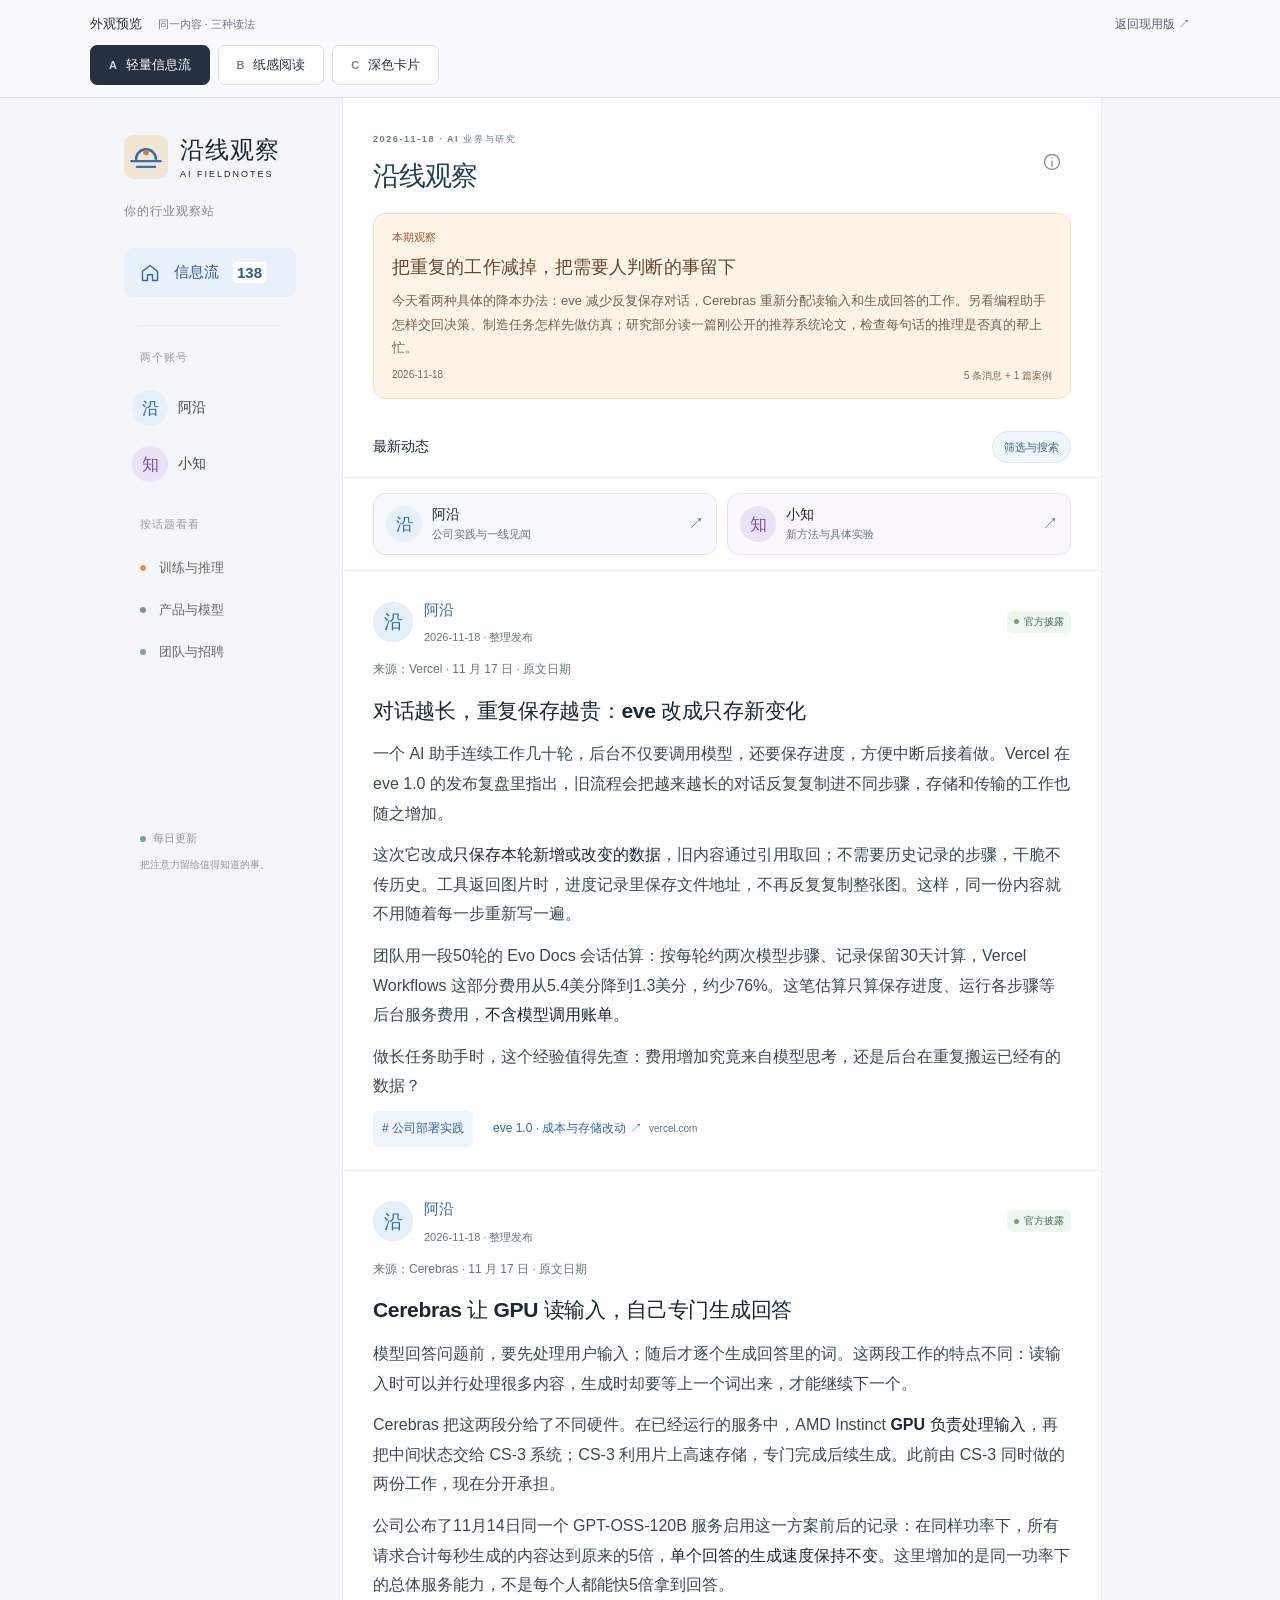
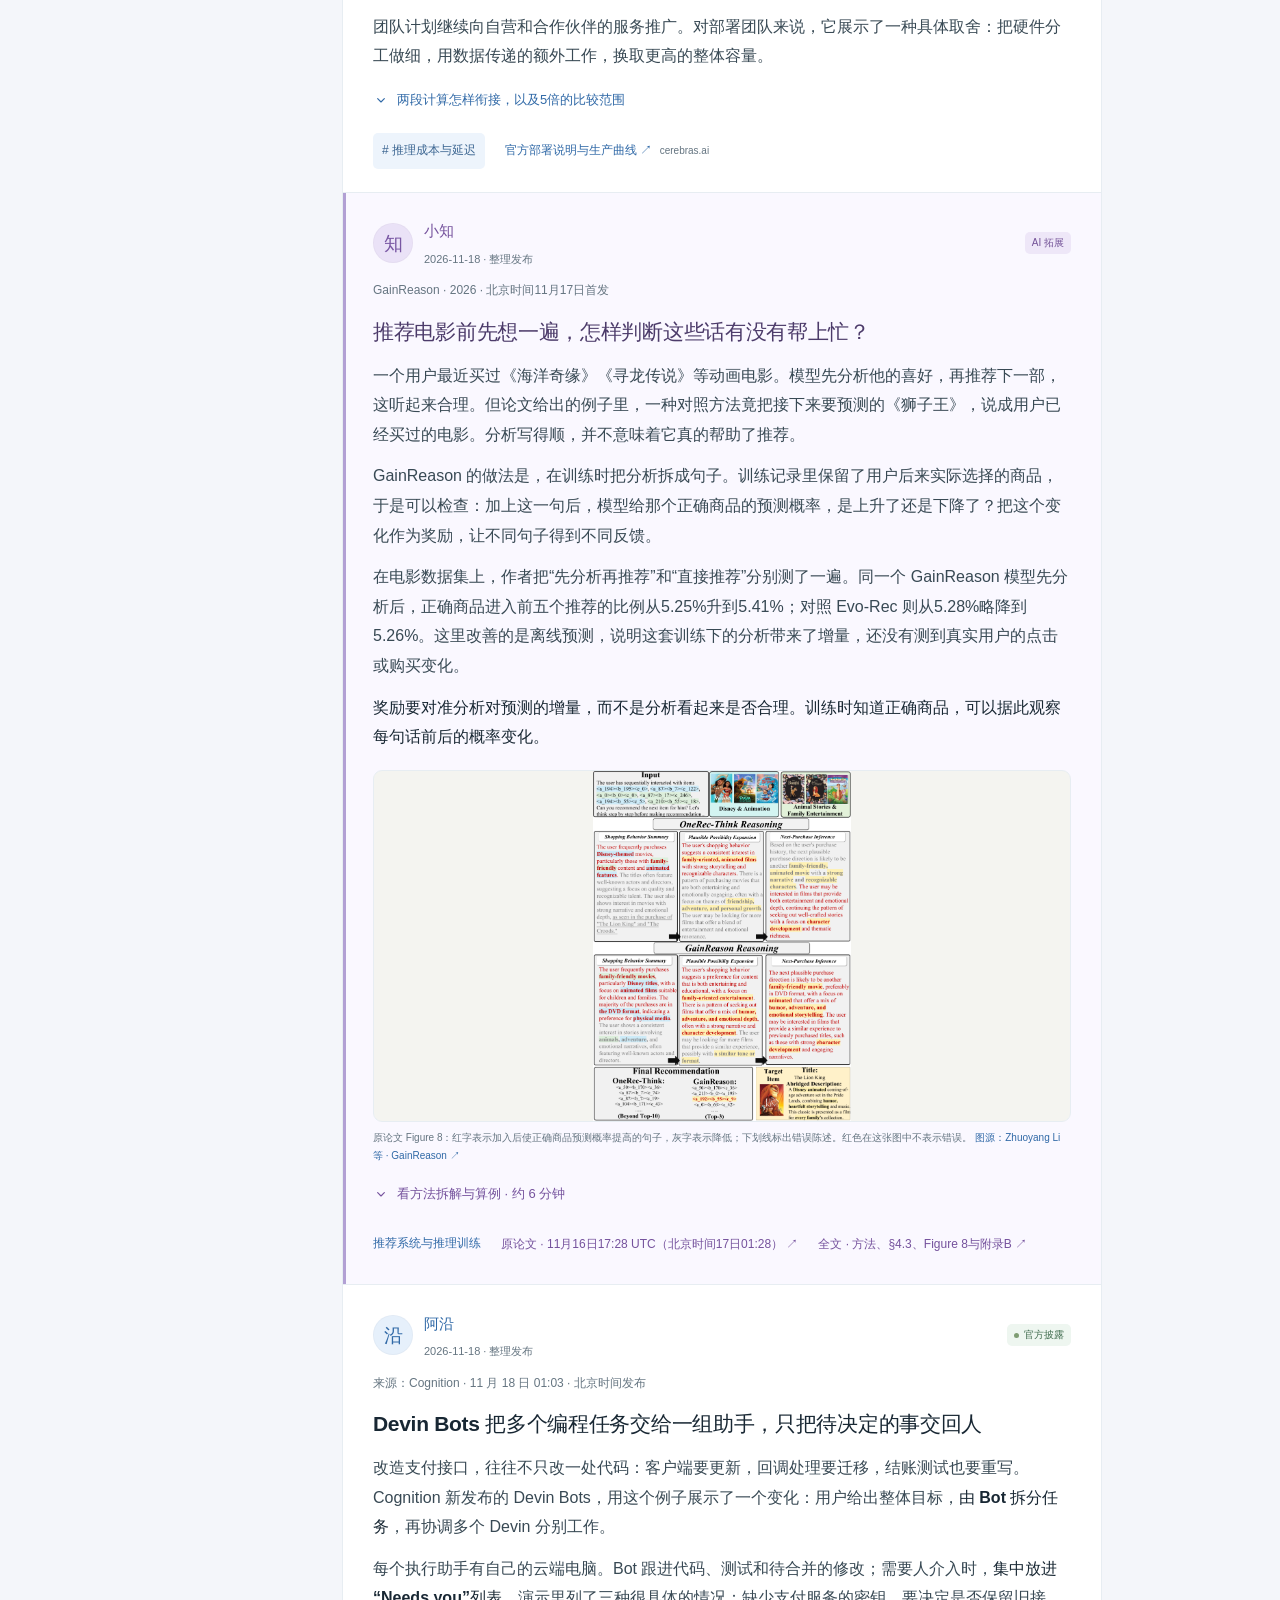
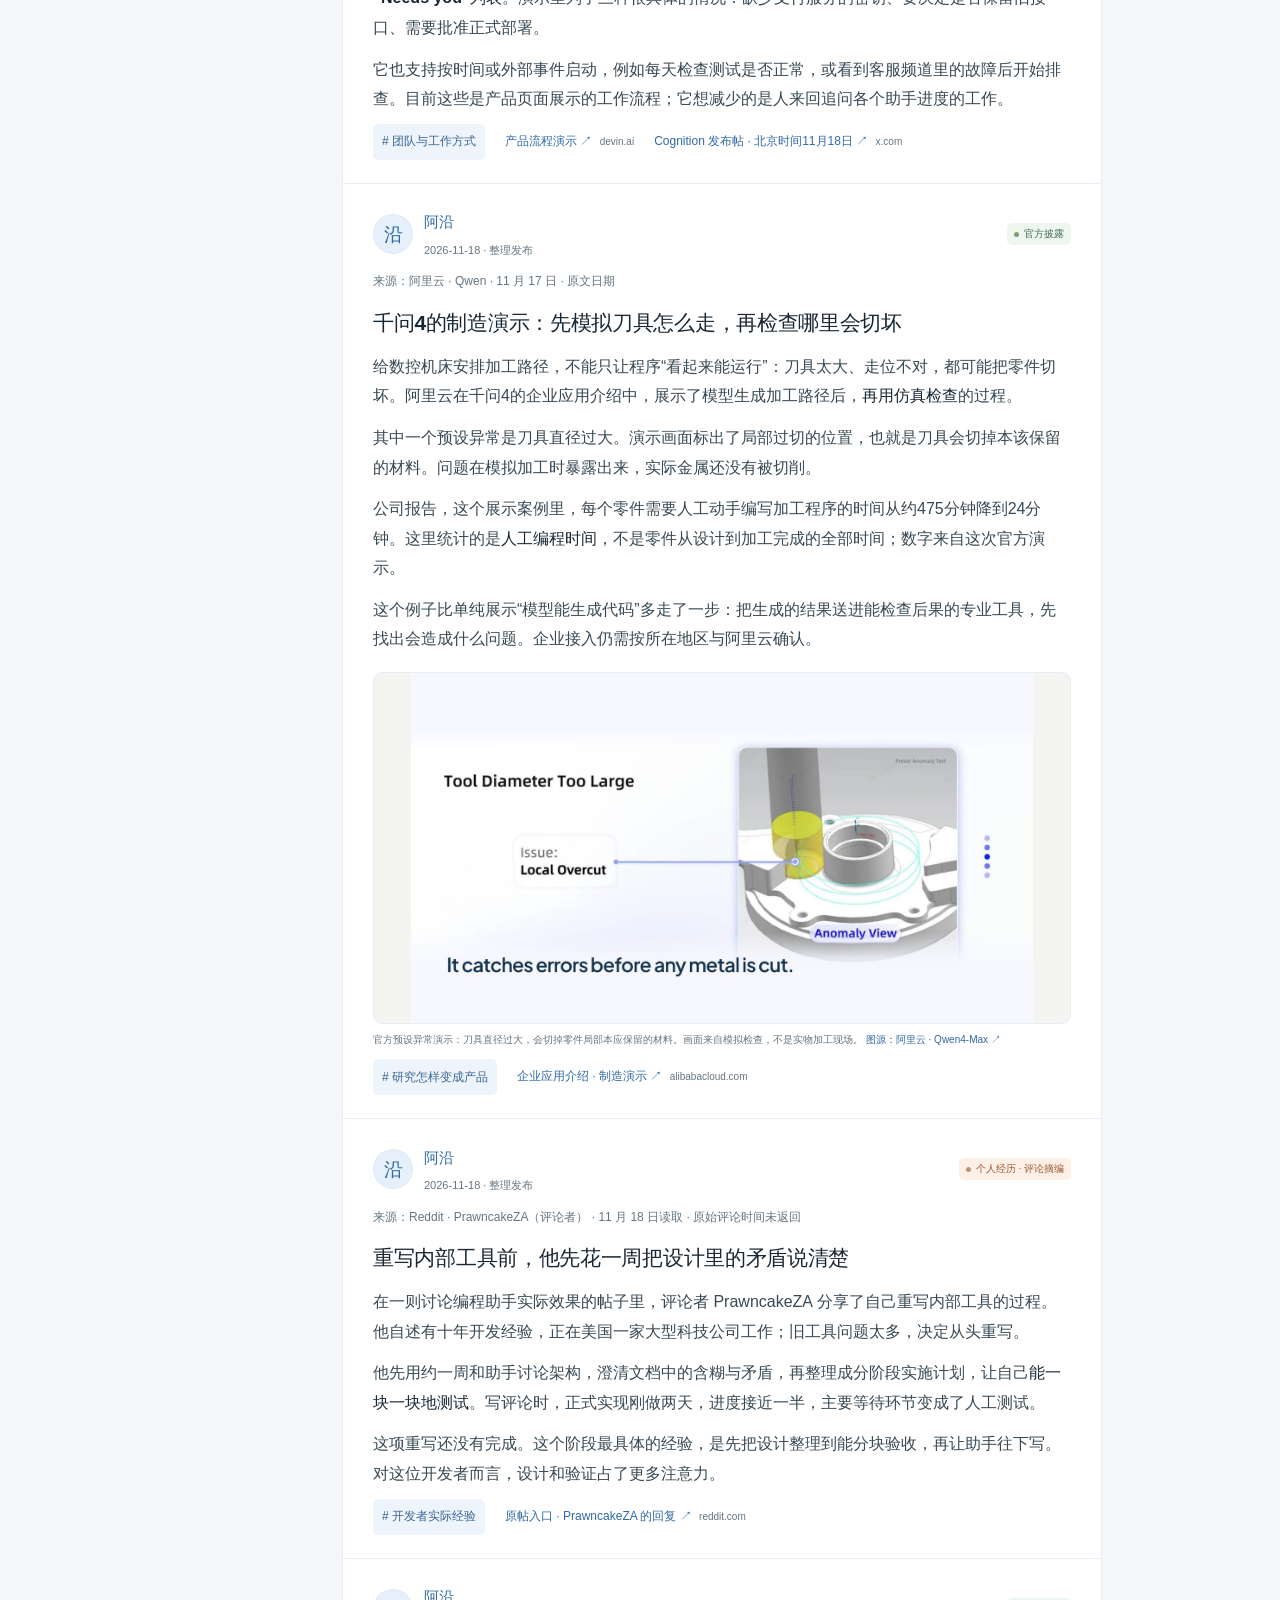
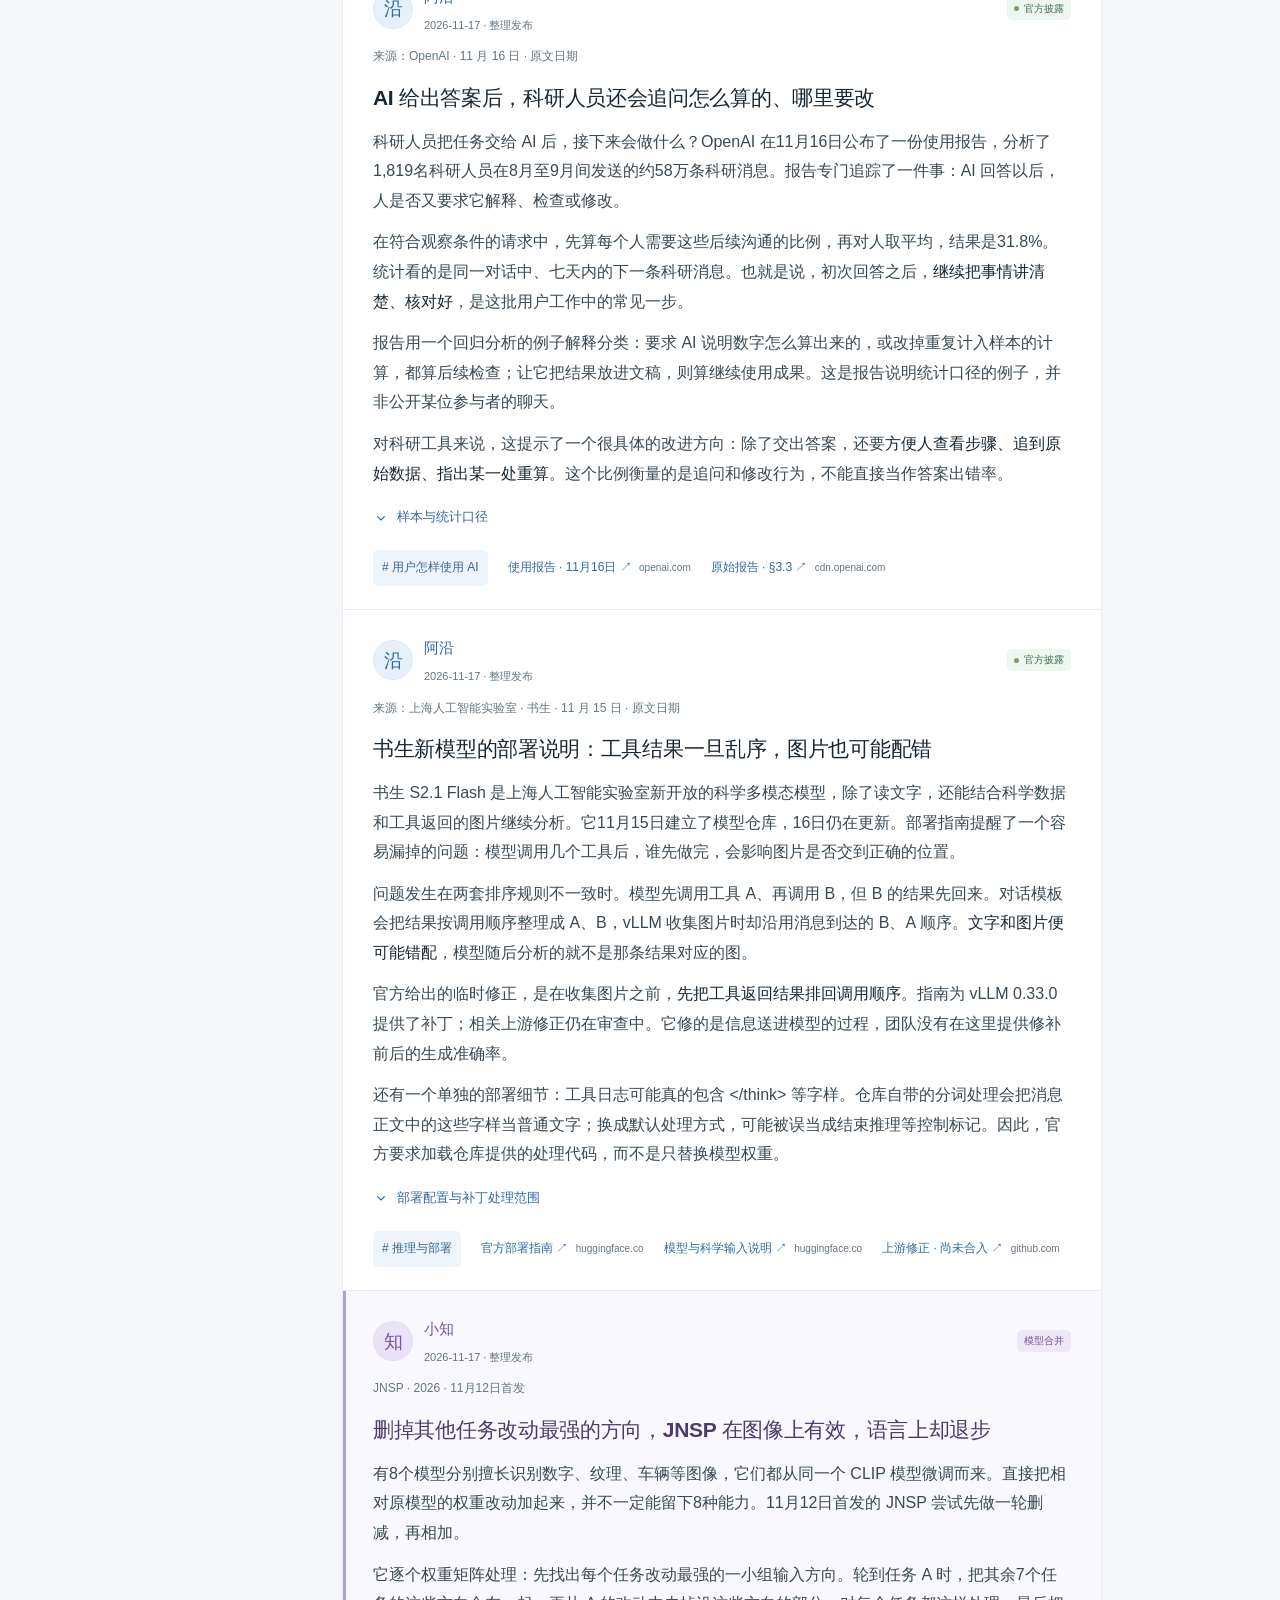
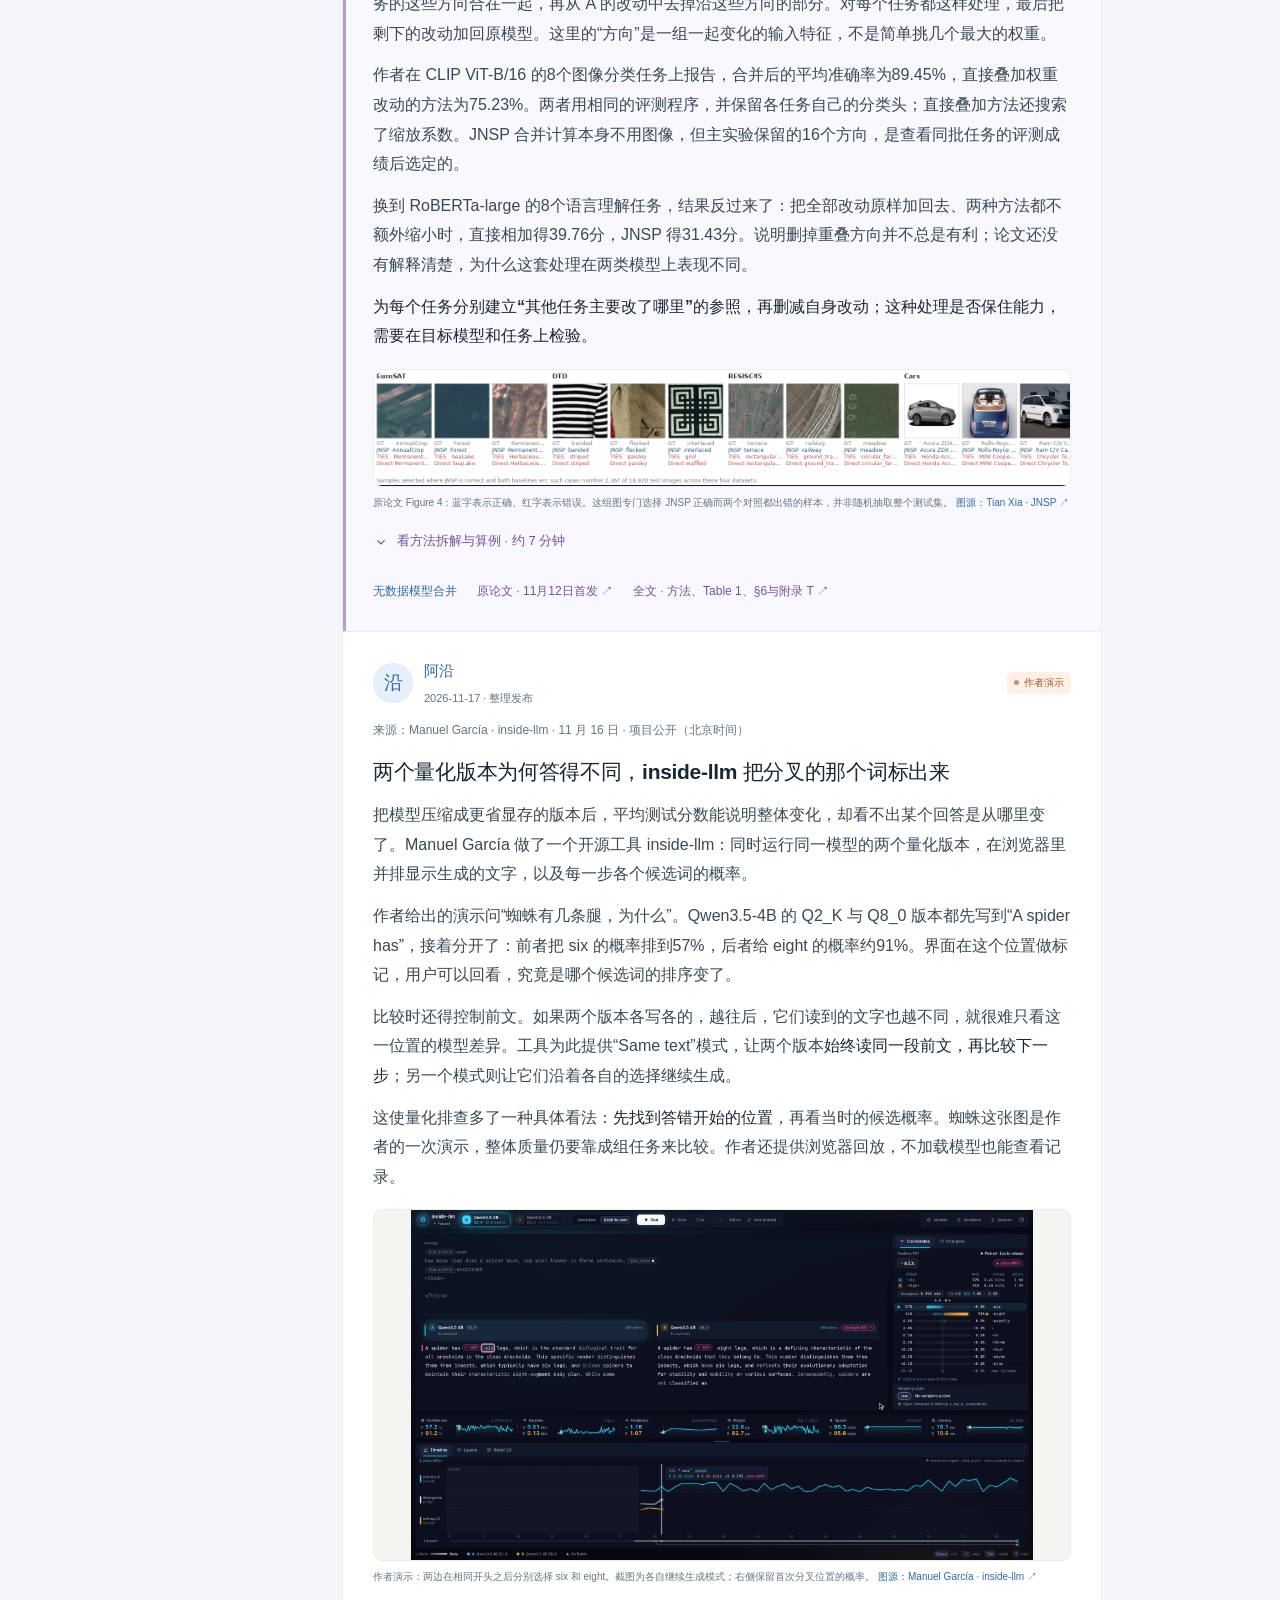
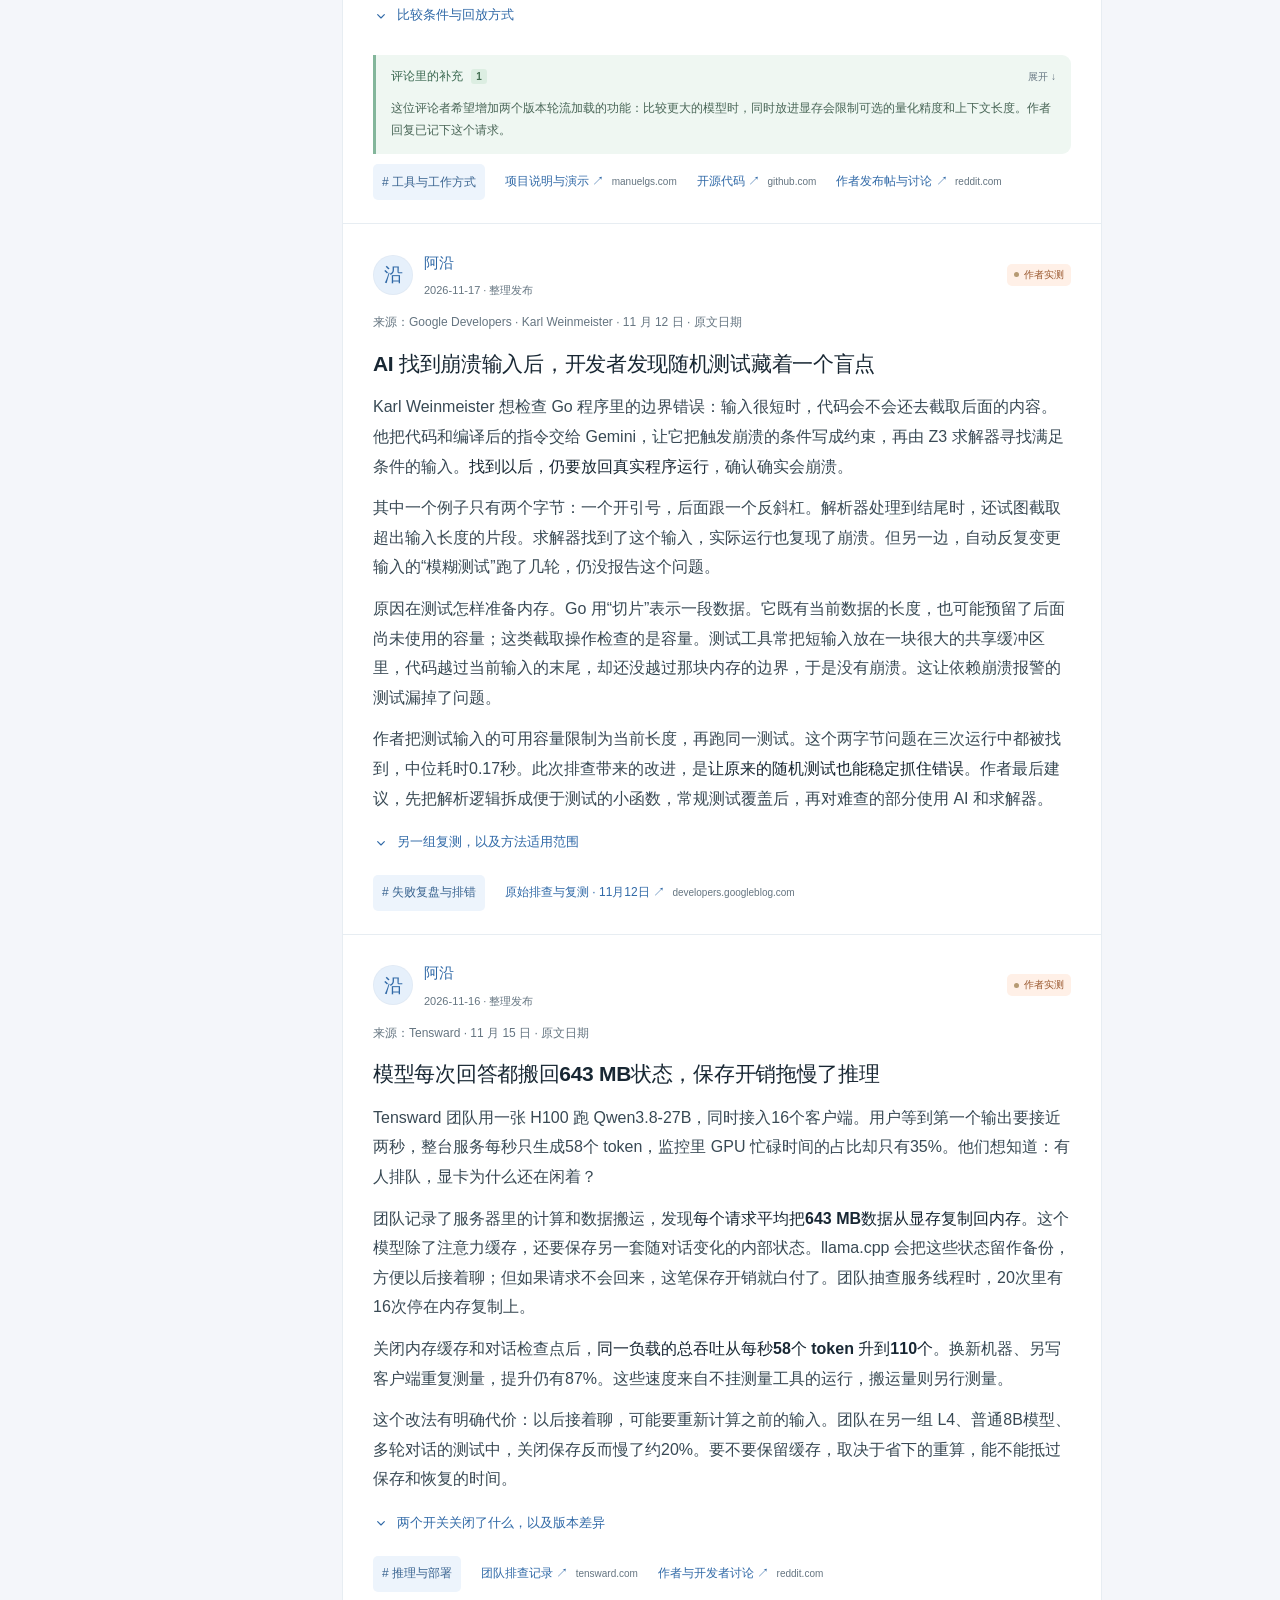
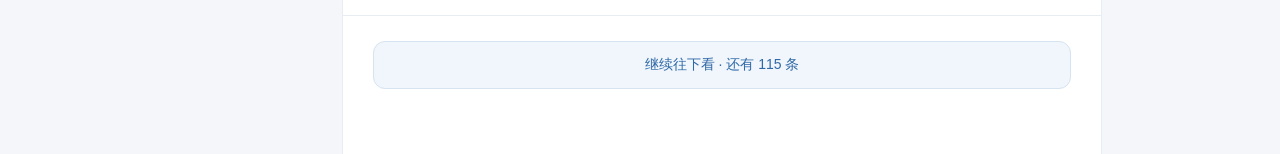
==== preview.html @ 9d3cfdc0 "Update industry news: 2026-11-18 10:03" ====
<!doctype html>
<html lang="zh-CN" data-look="feed">
<head><meta charset="UTF-8"><meta name="viewport" content="width=device-width, initial-scale=1, viewport-fit=cover"><meta name="referrer" content="no-referrer"><meta name="theme-color" content="#f7f7f4"><meta name="description" content="沿线观察：每天精选 AI 业界消息、一线经验与研究案例。"><title>沿线观察 · 外观预览</title><link rel="apple-touch-icon" sizes="180x180" href="apple-touch-icon.png?v=e73b665a9439"><link rel="icon" type="image/png" sizes="32x32" href="icon-32.png?v=0f2f3b974591"><link rel="manifest" href="manifest.webmanifest?v=56cb228016cc"><link rel="icon" href="icon.svg?v=f95b73e609ee" type="image/svg+xml"><meta name="apple-mobile-web-app-title" content="沿线观察"><meta name="apple-mobile-web-app-capable" content="yes"><link rel="stylesheet" href="style.css?v=f20c3ac33877"><link rel="stylesheet" href="preview.css?v=91b78d78af37"></head>
<body>
<section class="preview-bar" aria-label="外观比较">
      <div class="preview-top"><strong>外观预览 <span>同一内容 · 三种读法</span></strong><a href="./">返回现用版 ↗</a></div>
      <nav class="preview-choices" aria-label="选择外观">
        <button data-look-choice="feed" aria-pressed="true"><span>A</span> 轻量信息流</button>
        <button data-look-choice="paper" aria-pressed="false"><span>B</span> 纸感阅读</button>
        <button data-look-choice="night" aria-pressed="false"><span>C</span> 深色卡片</button>
      </nav>
    </section>
<div class="layout">
 <aside class="rail">
  <a class="brand" href="./" aria-label="沿线观察首页"><span class="brand-icon"><img src="icon.svg?v=f95b73e609ee" width="44" height="44" alt=""></span><span>沿线观察<small>AI FIELDNOTES</small></span></a>
  <div class="rail-caption">你的行业观察站</div>
  <nav class="main-nav" aria-label="主导航">
   <button class="nav-item active" data-home aria-current="page"><span data-icon="home"></span>信息流<span class="count">6</span></button>
  </nav>
  <div class="rail-divider"></div><div class="rail-label">两个账号</div><a class="rail-account" href="#/account/news" data-account="news"><span class="account-mini news">沿</span>阿沿</a><a class="rail-account" href="#/account/learning" data-account="learning"><span class="account-mini learning">知</span>小知</a><div class="rail-label">按话题看看</div>
  <button class="rail-topic" data-topic="训练与推理"><span class="topic-dot orange"></span>训练与推理</button>
  <button class="rail-topic" data-topic="产品与模型"><span class="topic-dot blue"></span>产品与模型</button>
  <button class="rail-topic" data-topic="团队与招聘"><span class="topic-dot green"></span>团队与招聘</button>
  <div class="rail-bottom"><span class="status-dot"></span>每日更新<small>把注意力留给值得知道的事。</small></div>
 </aside>
 <main>
  <header class="feed-header"><div><span class="eyebrow">DAILY FIELDNOTES</span><h1 id="view-title">沿线观察</h1></div><button class="icon-button mobile-info" id="about-mobile" aria-label="本期说明"><span data-icon="info"></span></button><span class="edition">VOL. 001</span></header>
  <section id="account-profile" class="account-profile" hidden aria-label="账号主页"></section>
  <section class="editor-note" aria-label="本期导读"><div class="note-label"><span class="sun">✳</span> 本期观察 <span class="note-line"></span><span>先刷一会，按需深读</span></div><h2>从“模型更强”到“真的能用”。</h2><p>多位老师怎样教会一个小模型？上线后，怎样测、怎样从失败中恢复？今天沿着这两条线，看看产品背后的工作。</p><div class="note-meta"><span>10.27 — 10.29</span><span>6 条精选 · 每天更新</span></div></section>
  <div class="controls"><div class="stream-tabs" aria-label="信息流导航"><a href="#/" data-account="all" class="home-link">← 首页</a><span id="stream-label">最新动态</span></div><div class="learning-filters" role="group" aria-label="研究案例分类" hidden><button class="chip active" data-learning-cat="all">全部案例</button><button class="chip" data-learning-cat="ai">AI 拓展</button><button class="chip" data-learning-cat="merge">模型合并</button></div><div class="issue-picker"><label for="issue-select">阅读日期</label><select id="issue-select" aria-label="选择简报日期"></select><span id="updated-label"></span></div><div class="feed-tabs" role="group" aria-label="排序"><button class="tab active" data-sort="curated">发布顺序</button><button class="tab" data-sort="latest">原文日期</button><span class="result-count" aria-live="polite"></span><button class="icon-button search-toggle" aria-label="搜索内容" aria-expanded="false"><span data-icon="search"></span></button></div><div class="search-box" hidden><span data-icon="search"></span><input id="search" type="search" placeholder="搜消息、方法或关键词…" aria-label="搜索信息流"><kbd>ESC</kbd></div><div class="filter-row" role="group" aria-label="来源筛选"><button class="chip active" data-filter="all">全部来源</button><button class="chip" data-filter="official">官方发布</button><button class="chip" data-filter="interview">一线访谈</button><button class="chip" data-filter="xiaohongshu">小红书</button><button class="chip" data-filter="maimai">脉脉</button><button class="chip" data-filter="reddit">Reddit</button></div><div id="topic-filter" hidden></div></div>
  <div id="account-directory" class="account-directory" aria-label="账号入口"><a href="#/account/news" data-account="news"><span class="account-mini news">沿</span><span><b>阿沿</b><small>公司实践与一线见闻</small></span><span>↗</span></a><a href="#/account/learning" data-account="learning"><span class="account-mini learning">知</span><span><b>小知</b><small>新方法与具体实验</small></span><span>↗</span></a></div><div id="feed" aria-live="polite"></div><button id="load-more" class="load-more" hidden>继续往下看 ↓</button>
  <footer class="feed-footer"><span class="end-mark">✳</span><p id="end-copy">今天，就看到这里。</p><button data-stream="learning" id="browse-cases">再逛逛研究案例 →</button><small>信息不必很多，值得知道就好。</small><button id="back-top">回到顶部 ↑</button></footer>
 </main>
 <aside class="right-rail">
  <div class="right-heading"><span class="status-dot"></span>你的每日观察</div>
  <section class="issue-panel"><div class="issue-date"><strong>29</strong><div>2026 年 10 月<small>星期四 · 第 1 期</small></div></div><div class="issue-stats"><div><b>6</b><span>业界消息</span></div><div><b id="learning-count">0</b><span>研究案例</span></div></div></section>
  <section class="aside-section"><h3>这期值得留意 <span>↗</span></h3><div id="trends"></div></section>
  <section class="legend-panel"><h3>消息有出处，判断有边界。</h3><p><i class="dot official"></i><b>官方披露</b>来自公司发布或模型卡</p><p><i class="dot interview"></i><b>具名访谈</b>来自受访者的一线经验</p><p><i class="dot opinion"></i><b>社区观点</b>个人分析，不等于行业共识</p><p><i class="dot lead"></i><b>待核实线索</b>保留价值，也注明缺少的证据</p><button id="coverage">查看本期采集范围 <span>↗</span></button></section>
  <div class="next-issue"><span data-icon="calendar"></span><div>下一次见面<small>每天 · 北京时间 07:00 开始整理</small></div></div><p class="local-note">消息按日归档，研究案例随时回看。</p>
 </aside>
</div>
<dialog id="coverage-dialog"><button class="dialog-close icon-button" aria-label="关闭说明"><span data-icon="close"></span></button><span class="eyebrow">ABOUT THIS ISSUE</span><h2>每条消息，都有来处。</h2><div id="coverage-copy"></div><h3>图与评论，怎样选？</h3><p>配图来自对应原文并注明出处，点击可看大图。评论只选有细节、补充或反例的部分；“摘编”是整理后的文字，不冒充原话。个人经验不代表行业共识。</p><h3>每天怎么更新？</h3><p>每天北京时间 07:00 开始整理，完成核实后更新网页。页面会显示最近实际更新时间；没有新内容时不会凑数。</p></dialog>

<dialog id="image-dialog" aria-label="查看原文配图"><button class="image-close icon-button" aria-label="关闭大图">×</button><img id="large-image" alt=""><p id="large-caption"></p><a id="large-source" target="_blank" rel="noopener noreferrer">查看图片出处 ↗</a></dialog>
<script src="data.js?v=1f52af022da9"></script><script src="app.js?v=87dfa627c2f2"></script>
<script src="feed-controls.js?v=4d429f24aedc"></script><script src="preview.js?v=ce62ada61a3f"></script></body></html>
---- style.css ----
:root{--paper:#fff;--bg:#f7f7f4;--ink:#242824;--muted:#83877f;--line:#e8e9e3;--accent:#da5932;--soft:#faf0e8;--green:#54816a;font-family:-apple-system,BlinkMacSystemFont,"PingFang SC","Microsoft YaHei",sans-serif;color:var(--ink);background:var(--bg);font-synthesis:none}*{box-sizing:border-box}body{margin:0}button,input,a{-webkit-tap-highlight-color:transparent}button,input{font:inherit}button{cursor:pointer}button,a{touch-action:manipulation}button{background:none;border:0;color:inherit}a{color:inherit;text-decoration:none}button:focus-visible,a:focus-visible,input:focus-visible{outline:2px solid var(--accent);outline-offset:4px}svg{width:20px;height:20px;fill:none;stroke:currentColor;stroke-width:1.7;stroke-linecap:round;stroke-linejoin:round;vertical-align:middle}[hidden]{display:none!important}.layout{max-width:1320px;margin:auto;display:grid;grid-template-columns:220px minmax(0,680px) 300px;gap:32px;padding:0 28px}.rail{position:sticky;top:0;height:100dvh;padding:39px 8px 28px 0;display:flex;flex-direction:column}.brand{display:flex;align-items:center;gap:12px;font-size:27px;font-weight:800;letter-spacing:1px;width:fit-content}.brand-icon{display:grid;place-items:center;background:var(--accent);border-radius:12px;color:white;width:44px;height:46px;font-size:25px;transform:rotate(-4deg)}.brand small{display:block;font-size:9px;letter-spacing:2px;font-weight:500;margin-top:3px}.rail-caption{margin:24px 0 28px;font-size:12px;color:var(--muted);letter-spacing:1px}.main-nav{display:grid;gap:9px}.nav-item{display:flex;align-items:center;gap:14px;padding:14px 16px;text-align:left;border-radius:9px;color:#73776f;font-size:15px}.nav-item.active{background:#efeee7;font-weight:600;color:var(--ink)}.nav-item.active>span:first-child{color:var(--accent)}.nav-item:hover,.rail-topic:hover{background:#eeeee8}.count{background:white;padding:2px 4px;border-radius:4px}.rail-divider{height:1px;background:var(--line);margin:28px 14px 24px}.rail-label{font-size:11px;color:#999d95;letter-spacing:1px;padding-left:16px;margin-bottom:15px}.rail-topic{display:flex;align-items:center;gap:13px;font-size:13px;color:#666d62;padding:12px 16px;text-align:left;border-radius:8px}.topic-dot{width:6px;height:6px;border-radius:50%;background:#d89362}.blue{background:#7992ad}.green{background:#83a58c}.rail-bottom{margin-top:auto;font-size:11px;color:#93978e;padding-left:16px}.rail-bottom small{display:block;font-size:10px;margin-top:12px}.status-dot{display:inline-block;width:6px;height:6px;background:#82a18c;border-radius:50%;margin-right:7px}main{min-width:0;padding-bottom:30px;border-left:1px solid var(--line);border-right:1px solid var(--line);background:white}.feed-header{padding:35px 29px 25px;display:flex;align-items:center;justify-content:space-between}.eyebrow{font-size:9px;letter-spacing:1.6px;color:#8f938a;font-weight:600}h1{font-size:22px;letter-spacing:-.7px;line-height:1.5;margin:10px 0 0;font-weight:650}h1 span{color:var(--accent)}.edition{font-size:9px;letter-spacing:1px;color:#91958c;border:1px solid var(--line);padding:7px;border-radius:4px;margin-top:17px;white-space:nowrap}.editor-note{margin:0 24px 24px;background:#f7f4ed;padding:21px 24px 17px;border:1px solid #eee9df;border-radius:9px;position:relative}.note-label{display:flex;align-items:center;gap:7px;color:#8b765f;font-size:11px}.sun{font-size:21px;color:#bc7045;line-height:1}.note-line{height:1px;background:#e3dac9;flex:1;margin:0 7px}.note-label>span:last-child{font-size:10px;color:#9b9283}.editor-note h2{font-size:20px;letter-spacing:.1px;margin:17px 0 11px;font-family:Georgia,"Songti SC",serif;font-weight:600}.editor-note p{font-size:13px;line-height:1.9;color:#797369;margin:0}.note-meta{display:flex;justify-content:space-between;margin-top:20px;font-size:10px;color:#9c9384}.controls{background:rgba(255,255,255,.97);position:sticky;top:0;z-index:3;border-bottom:1px solid var(--line);padding:0 26px}.feed-tabs{display:flex;align-items:center;gap:25px;height:49px;border-bottom:1px solid #f0f0ec}.tab{height:100%;padding:0 2px;color:#93968e;font-size:14px;position:relative}.tab.active{color:var(--ink);font-weight:650}.tab.active:after{position:absolute;content:"";height:3px;bottom:-1px;left:0;right:0;background:var(--accent);border-radius:3px}.result-count{font-size:10px;color:#9b9e97;margin-left:auto}.icon-button{padding:9px;display:flex;justify-content:center;align-items:center;color:#8e9488;border-radius:50%}.icon-button:hover{background:#f2f2ed;color:var(--accent)}.search-toggle{margin-left:-15px}.filter-row{display:flex;gap:7px;overflow-x:auto;padding:15px 0;scrollbar-width:none}.chip{padding:6px 11px;white-space:nowrap;border:1px solid #ededE8;border-radius:6px;font-size:11px;color:#8a8e84}.chip.active{background:#f2f3ee;border-color:#e4e6dc;color:#555e4d}.chip:hover{border-color:#bbc1b4}.search-box{display:flex;align-items:center;background:#f6f6f2;border:1px solid var(--line);border-radius:6px;padding:9px 10px;gap:9px;margin-top:14px;color:#8e9488}.search-box input{min-width:0;width:100%;background:transparent;border:0;outline:none;font-size:13px}.search-box kbd{font-size:9px;color:#a6aaa1}#topic-filter{font-size:11px;color:var(--accent);padding-bottom:12px}#topic-filter button{padding-left:10px}.post{padding:26px 28px 18px;border-bottom:1px solid var(--line);scroll-margin-top:140px;animation:appear .25s ease-out}.post-head{display:flex;gap:11px;align-items:center}.avatar{width:36px;height:36px;border-radius:10px;display:grid;place-items:center;font-weight:650;font-size:14px;flex-shrink:0;border:1px solid #00000006}.avatar.liquid{background:#eaf1f8;color:#4c77a0;font-size:20px}.avatar.anthropic{background:#f3e9df;color:#a56c46;font-family:Georgia,serif;font-size:20px}.avatar.google{background:#f0f3fb;color:#5784c7;font-family:Arial,sans-serif;font-size:22px}.avatar.deepmind{background:#eeeafa;color:#7d6ab2;font-size:19px}.avatar.xhs{background:#feefec;color:#d76059;font-size:10px}.avatar.maimai{background:#e6f3f7;color:#4b97a8;font-size:18px}.source-name{font-size:12px;font-weight:650}.source-meta{font-size:10px;color:#989d93;margin-top:5px}.evidence{margin-left:auto;white-space:nowrap;font-size:10px;display:flex;align-items:center;gap:5px;color:#87977d}.dot{display:inline-block;width:5px;height:5px;border-radius:50%;background:#7f9d73;flex-shrink:0}.dot.interview{background:#8a97ae}.dot.opinion{background:#b69a73}.dot.lead{background:#d18b59}.post h2{font-size:19px;line-height:1.6;font-weight:650;letter-spacing:-.3px;margin:17px 0 10px}.post-summary{font-size:13px;color:#777d72;line-height:1.95;margin:0}.post-tags{margin-top:13px;display:flex;gap:10px;font-size:10px;color:#979e8d}.post-tags button{padding:2px 0}.post-tags button:hover{color:var(--accent)}.detail{padding-top:18px}.detail p{font-size:13px;line-height:2;color:#555f50;margin:0 0 15px}.takeaway{background:#f6f7f2;padding:16px 18px;border-radius:6px;border-left:2px solid #a4b198;margin:12px 0 16px}.takeaway strong{font-size:11px;letter-spacing:.5px;color:#657555;display:block;margin-bottom:7px}.takeaway p{margin:0;font-size:12px;color:#74806b}.source-links{display:grid;gap:7px}.source-link{border:1px solid var(--line);border-radius:6px;padding:11px 12px;display:flex;gap:10px;align-items:center;font-size:11px;background:white}.source-link>span:nth-child(2){flex:1;min-width:0;overflow:hidden;text-overflow:ellipsis;white-space:nowrap}.source-link small{display:block;font-size:9px;color:#9da396;margin-top:4px}.source-link:hover{border-color:#bec8b3;background:#fafbf8}.empty{padding:75px 30px;text-align:center;color:#7e8675}.empty svg{width:32px;height:32px;color:#b7c0af}.empty h2{font-size:17px;color:#626b5b;margin:20px 0 10px}.empty p{font-size:12px;line-height:1.8}.empty button{margin-top:14px;color:var(--accent);font-size:12px}.feed-footer{text-align:center;padding:42px 20px 22px;color:#a0a598}.end-mark{font-size:24px;color:#aeb5a3}.feed-footer p{font-size:12px;margin:13px 0 8px}.feed-footer small{font-size:10px;color:#b3b8ac}.feed-footer button{display:block;font-size:10px;margin:20px auto 0;color:#9aa28e}.right-rail{padding-top:43px}.right-heading{font-size:11px;color:#8f9686;letter-spacing:1px;margin-bottom:23px}.issue-panel{background:white;border:1px solid var(--line);padding:22px;border-radius:9px}.issue-date{display:flex;align-items:center;gap:14px}.issue-date strong{font-family:Georgia,serif;font-size:46px;line-height:1;font-weight:400;letter-spacing:-3px}.issue-date>div{font-size:11px;color:#6f7865}.issue-date small{display:block;font-size:10px;color:#9da594;margin-top:7px}.issue-stats{display:flex;justify-content:space-between;border-top:1px solid var(--line);padding-top:20px;margin-top:20px}.issue-stats b{font-family:Georgia,serif;font-size:20px;font-weight:400;display:block}.issue-stats span{display:block;font-size:9px;color:#9ca490;margin-top:6px}.issue-panel p{font-size:10px;color:#a2aa96;margin:10px 0 0}.aside-section{margin-top:32px}h3{font-size:12px;font-weight:600;margin:0 0 17px}.aside-section h3{display:flex;justify-content:space-between}.aside-section h3>span{color:#9da591}.trend{display:flex;gap:13px;text-align:left;width:100%;padding:13px 0}.trend em{font-size:11px;font-style:normal;color:#a9b09d;padding-top:2px;font-family:Georgia,serif}.trend>div{font-size:11px;line-height:1.5;color:#646f58}.trend small{display:block;font-size:9px;color:#a6ad9c;margin-top:6px}.trend:hover>div{color:var(--accent)}.legend-panel{border-top:1px solid var(--line);padding-top:25px;margin-top:24px}.legend-panel h3{font-size:12px}.legend-panel p{font-size:9px;display:flex;align-items:center;gap:7px;color:#9aa48d;margin:13px 0}.legend-panel b{font-size:10px;color:#737f64;font-weight:500}.legend-panel button{font-size:10px;color:#859478;padding:10px 0}.legend-panel button span{margin-left:12px}.next-issue{display:flex;gap:11px;border-top:1px solid var(--line);margin-top:24px;padding-top:24px;color:#909c82;font-size:11px}.next-issue small{display:block;font-size:9px;margin-top:8px;color:#a5ae9b}.local-note{font-size:9px;line-height:1.9;color:#adb6a2;margin:24px 0}dialog{border:1px solid var(--line);border-radius:14px;padding:35px;max-width:480px;width:calc(100% - 32px);color:var(--ink);box-shadow:0 20px 80px #25301c20}dialog::backdrop{background:#222a1c55;backdrop-filter:blur(3px)}dialog h2{font-size:22px;margin:14px 0 22px}dialog h3{margin-top:24px}dialog p{font-size:13px;line-height:1.9;color:#78816e}.dialog-close{position:absolute;right:12px;top:12px}@keyframes appear{from{opacity:.6;transform:translateY(4px)}to{opacity:1;transform:none}}@media(min-width:1500px){.layout{max-width:1400px;grid-template-columns:240px minmax(0,700px) 300px;gap:40px}}@media(max-width:1180px){.layout{grid-template-columns:180px minmax(0,660px);max-width:960px;gap:28px}.right-rail{display:none}.mobile-info{display:flex}.edition{display:none}.feed-header{gap:10px}}@media(max-width:740px){.layout{display:block;padding:0;max-width:620px}.rail{display:none}main{border:0;padding-bottom:env(safe-area-inset-bottom)}.feed-header{padding:27px 22px 22px}.eyebrow{font-size:9px}h1{font-size:22px}.editor-note{margin:0 16px 16px;padding:19px}.editor-note h2{font-size:20px}.editor-note p{font-size:12px}.controls{padding:0 21px}.filter-row{gap:6px}.chip{font-size:10px;padding:7px 10px}.post{padding:24px 22px 17px}.post h2{font-size:19px}.post-summary{font-size:13px}.evidence{font-size:9px}.feed-footer{padding-top:35px}.source-meta{font-size:9px}}@media(prefers-reduced-motion:reduce){*,*:before,*:after{animation:none!important;transition:none!important;scroll-behavior:auto!important}}
/* Keep the quiet editorial layout readable on laptop and phone screens. */
.post-summary{font-size:14px;color:#687060}.source-name{font-size:13px}.source-meta{font-size:11px;color:#828b79}.evidence{color:#728367}.chip{font-size:12px;color:#727c65}.post-tags{font-size:11px;color:#7e8b71}.detail p{font-size:14px}.takeaway p{font-size:13px}.source-link{font-size:12px}.source-link small{font-size:10px}.legend-panel p{font-size:10px;color:#7d8b6c}.legend-panel b{font-size:11px}.trend>div{font-size:12px}.trend small{font-size:10px;color:#88967b}.issue-stats span,.issue-panel p,.next-issue small,.local-note{font-size:10px;color:#879677}
@media(max-width:740px){.post-summary{font-size:14px}.source-meta{font-size:10px}.source-name{font-size:12px}.evidence{font-size:9px}.chip{font-size:11px;padding:9px 11px}.editor-note p{font-size:13px}}

/* Daily archive, original media and editorial comment excerpts. */
.issue-picker{display:flex;align-items:center;gap:9px;padding:12px 0 4px;font-size:11px;color:#7b8570;flex-wrap:wrap}.issue-picker select{font:inherit;border:1px solid var(--line);background:#fafbf8;border-radius:6px;padding:6px;color:#596751;max-width:180px}#updated-label{margin-left:auto;font-size:10px;color:#858d7c}.date-divider{display:flex;align-items:center;gap:12px;padding:18px 28px 6px;font-size:11px;letter-spacing:1px;color:#8a917e;background:#fafbf7}.date-divider:after{content:"";height:1px;background:var(--line);flex:1}.avatar.mistral{background:#fff0d1;color:#e26b27}.avatar.reddit{background:#fff0e8;color:#d75b2d}.post-media{margin-top:18px}.post-media figure{margin:0}.image-button{display:block;position:relative;width:100%;padding:0;overflow:hidden;border-radius:9px;background:#f4f4f0;border:1px solid var(--line)}.post-media img{display:block;width:100%;height:auto;max-height:350px;object-fit:contain}.zoom-hint{position:absolute;right:10px;bottom:10px;background:#20291dcc;color:white;border-radius:5px;font-size:10px;padding:5px 8px;opacity:0;transition:opacity .2s}.image-button:hover .zoom-hint,.image-button:focus-visible .zoom-hint{opacity:1}.post-media figcaption{color:#8a907f;font-size:10px;line-height:1.8;padding-top:7px}.post-media figcaption a{color:#64785c}.image-failed{padding:30px 12px;font-size:12px;color:#7f8774}.comments-section{margin-top:17px;padding:0 15px;background:#f6f7f3;border:1px solid #e9ede3;border-radius:8px}.comments-toggle{display:flex;justify-content:space-between;align-items:center;width:100%;padding:13px 0;font-size:12px;color:#657454;text-align:left}.comments-toggle b{font-size:10px;background:#e6ebdf;padding:2px 5px;margin-left:5px;border-radius:3px}.comments-toggle>span:last-child{font-size:10px;color:#929b85}.comment-teaser{font-size:12px;color:#818b76;line-height:1.8;padding:0 0 13px}.comment{padding:12px 0;border-top:1px solid #e3e9da}.comment-author{font-size:12px;font-weight:600;overflow-wrap:anywhere}.comment-author span{font-weight:400;font-size:10px;margin-left:5px;color:#87947a}.comment small{font-size:10px;color:#939c89;line-height:1.7;display:block;margin-top:7px}.comment p{font-size:13px;line-height:1.95;color:#5f6d54;margin:9px 0}.comment p.comment-value{font-size:12px;color:#7e8973}.comment-value b{font-size:10px;font-weight:500;margin-right:5px;background:white;padding:2px 4px}.comment-foot{font-size:10px;color:#929e85;display:flex;justify-content:space-between;gap:9px;flex-wrap:wrap}.comment-foot a{color:#63834e}.comment-scope{font-size:10px;color:#98a08d;line-height:1.8;padding-bottom:8px}#image-dialog{max-width:1100px;padding:45px 20px 20px;width:calc(100% - 30px)}#large-image{display:block;width:100%;max-height:75vh;object-fit:contain}#large-caption{margin:10px 0 5px;font-size:12px}#large-source{font-size:12px;color:var(--green)}.image-close{position:absolute;right:10px;top:6px;font-size:24px}.post-tags{flex-wrap:wrap}.source-name{overflow-wrap:anywhere}.source-link{overflow-wrap:anywhere}@media(max-width:740px){.issue-picker{gap:7px;font-size:10px}#updated-label{font-size:9px}.issue-picker select{max-width:145px}.post-media{margin-top:15px}.post-media img{max-height:300px}.comments-section{padding:0 12px}.comment-author span{display:block;margin:5px 0 0}.date-divider{padding:15px 22px 5px}.post{scroll-margin-top:190px}.zoom-hint{opacity:1;font-size:9px}.evidence{max-width:86px;white-space:normal;text-align:right}.post-head>div:nth-child(2){min-width:0;flex:1}}

/* Phone-first reading: larger text and touch targets, compact controls. */
@media(max-width:740px){
 body{-webkit-text-size-adjust:100%}
 .feed-header{padding:20px 18px 16px;align-items:flex-start}
 h1{font-size:21px;letter-spacing:-.7px}.mobile-info{flex-shrink:0;margin-top:14px}
 .editor-note{margin:0 12px 16px;padding:17px 18px}.editor-note h2{font-size:21px;margin:13px 0 9px}.editor-note p{font-size:14px;line-height:1.8}
 .note-meta{font-size:11px;gap:10px;flex-wrap:wrap;margin-top:15px}
 .controls{padding:0 16px;background:#fffffff5}.issue-picker{padding-top:7px;gap:6px}.issue-picker label{font-size:11px}.issue-picker select{font-size:12px;min-height:36px;max-width:160px}#updated-label{font-size:10px}
 .feed-tabs{height:44px}.tab{font-size:15px;min-width:44px}.filter-row{padding:9px 0}.chip{min-height:36px;font-size:12px;padding:7px 11px}
 .post{padding:22px 18px 15px;scroll-margin-top:180px}.post h2{font-size:20px;line-height:1.55}.post-summary,.detail p{font-size:16px;line-height:1.85;color:#545f4d}.source-name{font-size:13px}.source-meta{font-size:11px;line-height:1.5}.post-tags{font-size:12px;gap:9px}
 .post-media img{max-height:none}.post-media figcaption{font-size:11px}
 .comments-toggle{min-height:46px;font-size:13px}.comment-teaser{font-size:14px}.comment p{font-size:15px}.comment p.comment-value{font-size:13px}.comment-author{font-size:13px}.comment-foot,.comment-scope{font-size:11px}
 .takeaway p{font-size:15px}.takeaway strong{font-size:12px}.source-link{min-height:48px;font-size:13px}.source-link small{font-size:11px}
 .search-box input{font-size:16px}.search-box{min-height:44px}main{padding-bottom:env(safe-area-inset-bottom)}
 dialog{padding:26px 22px;max-height:85dvh;overflow:auto}dialog p{font-size:15px}.image-close{min-width:44px;min-height:44px}#image-dialog{padding-top:50px}
}
@media(max-width:360px){#updated-label{flex-basis:100%;text-align:right}.feed-header h1{font-size:20px}}

/* Complete stories, optional detail, and lightweight provenance. */
.post-story p{font-size:15px;line-height:1.9;color:#545f4d;margin:12px 0}.post-story p:last-child{margin-bottom:0}
.story-more{display:flex;gap:8px;align-items:center;text-align:left;color:#667b59;font-size:13px;line-height:1.6;padding:12px 0;min-height:44px;margin-top:7px}.story-more svg{flex-shrink:0;width:16px;height:16px}.story-more:hover{color:var(--accent)}
.detail{margin-top:0;padding-top:0}.detail>p{margin:12px 0;line-height:1.9;color:#545f4d}
.story-sources{display:flex;gap:8px 20px;flex-wrap:wrap;margin-top:16px;font-size:12px;color:#6f7b63}.story-sources a{padding:7px 0;overflow-wrap:anywhere;line-height:1.7}.story-sources a:hover{color:var(--accent)}.story-sources small{font-size:10px;color:#919a88;margin-left:4px}
@media(max-width:740px){.post-story p{font-size:16px;line-height:1.85;margin:13px 0}.story-more{font-size:14px}.story-sources{font-size:12px;gap:4px 16px}.story-sources a{min-height:36px;display:flex;align-items:center;gap:5px;flex-wrap:wrap}.story-sources small{font-size:11px;margin-left:0}.detail>p{font-size:16px}.comment-teaser{color:#606e54}}

.story-topic{font:inherit;color:#849078;padding:7px 0;min-height:36px;text-align:left}.story-topic:hover{color:var(--accent)}

/* Editorial emphasis: short, selected phrases retain the normal text size. */
.key-point{font-weight:700;color:#34402e}

/* One daily stream: industry news and research cases. */
[hidden]{display:none!important}
.stream-tabs{display:flex;gap:24px;padding:14px 0 3px;border-bottom:1px solid var(--line)}.stream-tabs button{padding:10px 0;font-size:15px;color:#8a9481;border-bottom:2px solid transparent}.stream-tabs button.active{font-weight:700;color:#34402e;border-bottom-color:#64785c}.learning-filters{display:flex;gap:8px;padding-top:13px}
.learning-avatar{background:#eef0fa;color:#626c91}.learning-post .evidence{color:#727c99}.case-detail{color:#545f4d;font-size:15px;line-height:1.9}.case-detail h3{font-size:16px;color:#34402e;margin:22px 0 9px}.case-detail h4{font-size:15px;margin:14px 0 5px;color:#44563a}.case-detail ol{padding-left:23px}.case-detail p{margin:8px 0 14px}.case-label{font-size:11px;color:#7e886e}.case-example{padding:15px;background:#f5f7f1;border-radius:8px;margin:18px 0}.case-example h3{margin-top:5px}.case-evidence{border-top:1px solid var(--line);padding:13px 0}.case-evidence summary{cursor:pointer;color:#64785c;min-height:30px}.story-sources>span{align-self:center;color:#849078}
.method-lab{margin-top:18px}.lab-intro{display:flex;flex-direction:column;gap:5px}.lab-intro span,.lab-note{font-size:12px;color:#7e886e}.lab-question{margin-top:16px}.lab-presets{display:flex;flex-wrap:wrap;gap:7px}.lab-presets button,.lab-modes button{border:1px solid #dce2d4;border-radius:6px;padding:10px;font-size:12px;text-align:left}.lab-modes{display:grid;gap:7px}.lab-modes b{margin-right:8px}.method-lab button.selected{background:#e8edde;border-color:#82966d;color:#34402e}.probability-result{padding:16px 0;display:flex;flex-direction:column;gap:5px}.probability-result strong{font-size:22px}.probability-result span{font-size:12px}.table-scroll{overflow-x:auto}table{width:100%;border-collapse:collapse;font-size:12px}th,td{padding:8px 5px;border-bottom:1px solid #dfe4d8;text-align:left}caption{text-align:left;font-size:12px}.lab-note{display:block;margin-top:12px}.lab-explanation{font-size:14px}
@media(max-width:740px){.stream-tabs{gap:25px;padding-top:5px}.stream-tabs button{font-size:14px;min-height:44px}.case-detail{font-size:16px}.case-detail h4,.case-detail h3{font-size:16px}.post{scroll-margin-top:230px}.case-example{padding:13px}.lab-presets button,.lab-modes button{min-height:44px}}
---- preview.css ----
/* Shared comparison shell. Production index.html never loads these styles. */
:root{--preview-height:100px;--body-copy:#354353;--secondary:#677382;--panel:#fff;--tint:#f0f5fa}
.preview-bar{position:sticky;top:0;z-index:20;background:#f9fafb;color:#253141;border-bottom:1px solid #dce1e7;padding:12px max(20px,calc((100vw - 1100px)/2));font-family:-apple-system,BlinkMacSystemFont,"PingFang SC",sans-serif}
.preview-top{display:flex;align-items:center;justify-content:space-between;gap:14px;font-size:13px;margin-bottom:9px}.preview-top strong{font-weight:650}.preview-top strong span{font-size:11px;font-weight:400;color:#6b7785;margin-left:12px}.preview-top a{font-size:12px;color:#556273;white-space:nowrap;min-height:24px;display:flex;align-items:center}
.preview-choices{display:flex;gap:8px}.preview-choices button{min-height:40px;padding:8px 18px;background:#fff;border:1px solid #dce1e7;border-radius:7px;font-size:13px;white-space:nowrap}.preview-choices button span{font-size:11px;font-weight:750;margin-right:5px;color:#788594}.preview-choices button[aria-pressed=true]{background:#253141;border-color:#253141;color:white}.preview-choices button[aria-pressed=true] span{color:#ccd6e1}
.right-rail{display:none}.layout{max-width:1080px;grid-template-columns:180px minmax(0,760px);gap:38px;padding:0 24px}.rail{top:var(--preview-height);height:calc(100dvh - var(--preview-height));padding-top:36px}.mobile-info{display:flex}.edition{display:none}
.controls{top:var(--preview-height);background:var(--panel);padding:0 30px}.controls:not(.filters-open) .issue-picker,.controls:not(.filters-open) .feed-tabs,.controls:not(.filters-open) .filter-row,.controls:not(.filters-open) .search-box{display:none!important}.controls .stream-tabs{align-items:center;gap:24px;border-bottom:0;padding:0;min-height:60px}.stream-tabs button{white-space:nowrap}.stream-tabs button.preview-filter{margin-left:auto;font-size:11px;border:1px solid var(--line);border-radius:20px;min-height:32px;padding:5px 11px;color:var(--secondary);font-weight:400}.controls .learning-filters{padding:0 0 12px}.controls.filters-open .stream-tabs{border-bottom:1px solid var(--line)}
.post{scroll-margin-top:calc(var(--preview-height) + 80px)}.post-story p,.detail>p,.case-detail,.comment p{color:var(--body-copy)}.source-meta,.evidence,.case-label,.post-media figcaption{color:var(--secondary)}.story-sources,.story-topic,.story-sources>span,.story-more,.comment-foot a,.post-media figcaption a{color:var(--accent)}.story-sources small,.comment small,.comment-author span,.comment-foot{color:var(--secondary)}.key-point{color:var(--ink);font-weight:700}.comments-section,.case-example{background:var(--tint);border-color:var(--line)}.comments-toggle,.comment-teaser,.case-evidence summary{color:var(--body-copy)}.comments-toggle>span:last-child{color:var(--secondary)}.comment{border-color:var(--line)}.comments-toggle b{background:var(--panel);color:var(--accent)}.case-detail h3,.case-detail h4{color:var(--ink)}.stream-tabs button.active{color:var(--ink);border-color:var(--accent)}.stream-tabs button{color:var(--secondary)}.chip{color:var(--secondary);border-color:var(--line)}.chip.active{background:var(--tint);color:var(--ink);border-color:var(--line)}.issue-picker select{background:var(--panel);color:var(--ink)}.search-box{background:var(--tint)}.search-box input{color:var(--ink)}.date-divider{background:var(--tint);color:var(--secondary)}.feed-footer p,.feed-footer small,.feed-footer button{color:var(--secondary)}.feed-footer button{min-height:40px}.case-example .lab-intro span,.case-example .lab-note{color:var(--secondary)}.method-lab button{border-color:var(--line)}.method-lab button.selected{background:var(--panel);border-color:var(--accent);color:var(--ink)}th,td{border-color:var(--line)}dialog{background:var(--panel)}dialog p{color:var(--body-copy)}

/* A: compact, continuous, familiar social reading rhythm. */
html[data-look=feed]{--bg:#f5f7fa;--paper:#fff;--ink:#182733;--line:#e7edf2;--accent:#2670a6;--body-copy:#384954;--secondary:#657581;--panel:#fff;--tint:#f3f7fa}
[data-look=feed] main{background:#fff;border-color:var(--line)}[data-look=feed] .feed-header{padding:30px 30px 16px}[data-look=feed] h1{font-size:27px;font-weight:750;letter-spacing:-1px}[data-look=feed] .editor-note{margin:0 30px 18px;padding:12px 0 14px;background:none;border:0;border-bottom:1px solid var(--line);border-radius:0}[data-look=feed] .note-label{color:var(--accent)}[data-look=feed] .note-label>span:last-child,[data-look=feed] .note-line,[data-look=feed] .sun{display:none}[data-look=feed] .editor-note h2{font-family:inherit;font-size:18px;line-height:1.6;margin:8px 0}[data-look=feed] .editor-note p{font-size:13px;color:var(--secondary);line-height:1.8}[data-look=feed] .note-meta{margin-top:10px;color:var(--secondary)}[data-look=feed] .post{padding:25px 30px 23px}[data-look=feed] .post h2{font-size:21px;margin:14px 0 9px}[data-look=feed] .post-story p{font-size:16px;line-height:1.85}[data-look=feed] .avatar{border-radius:50%}[data-look=feed] .brand-icon{background:#2670a6;border-radius:50%;transform:none}[data-look=feed] .nav-item.active{background:#e7eff7}[data-look=feed] .story-sources{margin-top:10px}[data-look=feed] .comments-section{border:0;border-left:3px solid #bbd4e6;border-radius:0}

/* B: a quiet journal, strong typographic hierarchy, generous spacing. */
html[data-look=paper]{--bg:#f7f2e8;--paper:#f7f2e8;--ink:#332c25;--line:#ded4c3;--accent:#a04c33;--body-copy:#52483d;--secondary:#807261;--panel:#f7f2e8;--tint:#efe8d9}
[data-look=paper] .layout{display:block;max-width:860px;padding:0 40px}[data-look=paper] .rail{display:none}[data-look=paper] main{background:none;border:0}[data-look=paper] .feed-header{padding:44px 0 25px;border-bottom:3px double #54483a;margin-bottom:26px}[data-look=paper] h1{font-family:"Songti SC","Noto Serif CJK SC",STSong,serif;font-size:40px;font-weight:700;letter-spacing:1px}[data-look=paper] .eyebrow{color:var(--secondary);letter-spacing:3px}[data-look=paper] .editor-note{margin:0 0 24px;background:none;border:0;border-radius:0;padding:0 0 22px;border-bottom:1px solid var(--line)}[data-look=paper] .note-label{color:var(--accent);letter-spacing:2px}[data-look=paper] .note-label>span:last-child{color:var(--secondary);letter-spacing:0}[data-look=paper] .note-line{background:var(--line)}[data-look=paper] .editor-note h2{font-family:"Songti SC",STSong,serif;font-size:27px;line-height:1.5;margin:17px 0 12px}[data-look=paper] .editor-note p{font-size:15px;line-height:1.9;color:var(--body-copy)}[data-look=paper] .note-meta{color:var(--secondary)}[data-look=paper] .controls{padding:0;border-bottom:1px solid #b9aa95}[data-look=paper] .post{padding:36px 0 32px;border-bottom:1px solid var(--line)}[data-look=paper] .avatar{display:none}[data-look=paper] .source-name{font-size:12px;color:var(--accent);font-weight:600;letter-spacing:.5px}[data-look=paper] .source-meta{font-size:11px}[data-look=paper] .post h2{font-family:"Songti SC","Noto Serif CJK SC",STSong,serif;font-size:29px;line-height:1.55;margin:20px 0 16px;letter-spacing:.3px}[data-look=paper] .post-story p{font-size:17px;line-height:2;margin:17px 0}[data-look=paper] .story-sources{border-top:1px dashed var(--line);padding-top:10px;margin-top:22px}[data-look=paper] .comments-section{border:0;border-left:2px solid #b78d67;border-radius:0;padding:0 18px}[data-look=paper] .image-button{border-radius:0}[data-look=paper] .feed-footer{padding:50px 0}

/* C: a comfortable dark desk with clearly separated story cards. */
html[data-look=night]{color-scheme:dark;--bg:#101820;--paper:#18232d;--ink:#ecf1f3;--line:#33414d;--accent:#85d6bd;--body-copy:#c6d0d7;--secondary:#95a9b7;--panel:#18232d;--tint:#202f3a}
[data-look=night] main{background:none;border:0}[data-look=night] .feed-header{padding:32px 4px 22px}[data-look=night] h1{font-size:31px;font-weight:750}[data-look=night] .eyebrow{color:var(--secondary)}[data-look=night] .editor-note{margin:0 0 22px;background:#1e3037;border:1px solid #38534f;border-radius:16px;padding:24px}[data-look=night] .editor-note h2{font-family:inherit;font-size:25px;line-height:1.5}[data-look=night] .editor-note p{color:#b6c8cc;font-size:14px}[data-look=night] .note-label,[data-look=night] .sun{color:var(--accent)}[data-look=night] .note-meta,[data-look=night] .note-label>span:last-child{color:#a4b9bb}[data-look=night] .note-line{background:#43615f}[data-look=night] .controls{padding:0 18px;background:#101820;border-bottom:0}[data-look=night] .stream-tabs{min-height:64px}[data-look=night] .post{background:var(--panel);margin:0 0 18px;padding:28px 30px;border:1px solid var(--line);border-radius:16px}[data-look=night] .post h2{font-size:23px;line-height:1.6;margin:18px 0 12px}[data-look=night] .post-story p{font-size:16px;line-height:1.95}[data-look=night] .learning-post{border-color:#637088}[data-look=night] .learning-post .evidence{color:#b3c8ef}[data-look=night] .avatar{background:#2d414c;color:#a6dfd5;border:0;border-radius:11px}[data-look=night] .learning-avatar{background:#35405a;color:#d0dcff}[data-look=night] .evidence{background:#22343b;padding:5px 8px;border-radius:5px;font-size:10px}[data-look=night] .brand-icon{background:var(--accent);color:#122c27;transform:none}[data-look=night] .nav-item.active{background:#20333b;color:var(--ink)}[data-look=night] .count{background:#304751}[data-look=night] .rail-topic,[data-look=night] .rail-caption,[data-look=night] .rail-label,[data-look=night] .rail-bottom{color:var(--secondary)}[data-look=night] .rail-topic:hover{background:#22353f}[data-look=night] .image-button{background:#fff}[data-look=night] .icon-button:hover{background:#2b3e49}[data-look=night] .comments-section{border-color:#3b515c}[data-look=night] .tab{color:var(--secondary)}[data-look=night] .tab.active{color:var(--ink)}[data-look=night] .feed-tabs{border-color:var(--line)}[data-look=night] .empty,[data-look=night] .empty h2{color:var(--secondary)}

@media(max-width:740px){
 :root{--preview-height:102px}.preview-bar{padding:10px 12px}.preview-top{font-size:12px;margin-bottom:8px}.preview-top strong span{display:none}.preview-top a{font-size:11px}.preview-choices{gap:6px}.preview-choices button{flex:1;padding:8px 3px;font-size:12px;min-height:44px}.preview-choices button span{font-size:10px;margin-right:2px}
 .layout{display:block;padding:0;max-width:620px}.rail{display:none}.controls{padding:0 18px}.controls .stream-tabs{gap:20px;min-height:54px}.stream-tabs button{font-size:13px;min-height:44px}.stream-tabs button.preview-filter{font-size:10px;min-height:36px;padding:5px 9px}.post{scroll-margin-top:175px}.post-story p,.detail>p,.case-detail{font-size:16px}.source-name{font-size:12px}.source-meta{font-size:10px}.evidence{font-size:10px}.comment-teaser{font-size:14px}.comment p{font-size:15px}.story-sources{font-size:11px}.story-sources small{font-size:10px}
 [data-look=feed] .feed-header{padding:23px 20px 12px}[data-look=feed] h1{font-size:25px}[data-look=feed] .editor-note{margin:0 20px 10px;padding:7px 0 16px}[data-look=feed] .editor-note h2{font-size:17px}[data-look=feed] .editor-note p{font-size:13px}[data-look=feed] .post{padding:23px 20px 20px}[data-look=feed] .post h2{font-size:20px}[data-look=feed] .post-story p{font-size:16px}
 [data-look=paper] .layout{padding:0 22px}[data-look=paper] .feed-header{padding:27px 0 21px;margin-bottom:22px}[data-look=paper] h1{font-size:29px;line-height:1.5;max-width:290px}[data-look=paper] .mobile-info{margin-top:5px;padding:5px}[data-look=paper] .editor-note h2{font-size:24px}[data-look=paper] .editor-note p{font-size:14px}[data-look=paper] .note-label>span:last-child{display:none}[data-look=paper] .controls .stream-tabs{gap:15px}[data-look=paper] .stream-tabs button{font-size:12px}[data-look=paper] .post{padding:29px 0}[data-look=paper] .post h2{font-size:25px;line-height:1.6}[data-look=paper] .post-story p{font-size:16px;line-height:2}[data-look=paper] .source-name{font-size:11px}
 [data-look=night] .layout{padding:0 12px}[data-look=night] .feed-header{padding:25px 8px 18px}[data-look=night] h1{font-size:27px}[data-look=night] .editor-note{padding:20px;border-radius:14px;margin-bottom:10px}[data-look=night] .editor-note h2{font-size:22px}[data-look=night] .editor-note p{font-size:13px}[data-look=night] .note-label>span:last-child{display:none}[data-look=night] .controls{padding:0 7px}[data-look=night] .controls .stream-tabs{gap:17px}[data-look=night] .post{padding:22px 18px;margin-bottom:12px;border-radius:14px}[data-look=night] .post h2{font-size:21px}[data-look=night] .post-story p{font-size:16px;line-height:1.9}[data-look=night] .evidence{font-size:9px;padding:4px 6px}[data-look=night] .post-head{gap:8px}[data-look=night] .avatar{width:31px;height:31px}
}
@media(max-width:360px){.controls .stream-tabs{gap:12px!important}.stream-tabs button.preview-filter{font-size:9px;padding:5px 7px}[data-look=paper] .layout{padding:0 17px}}

/* A, richer palette: blue navigation, apricot briefing, lilac research, sage discussion. */
html[data-look=feed]{--bg:#f4f6fa;--accent:#3069a7;--tint:#edf4fc}
[data-look=feed] .feed-header .eyebrow{color:#657d9c}
[data-look=feed] h1{color:#233e5b}
[data-look=feed] .editor-note{background:#fff4e5;border:1px solid #f0ddc2;border-radius:12px;padding:16px 18px 15px}
[data-look=feed] .note-label{color:#9b5734}
[data-look=feed] .editor-note h2{color:#65452f}
[data-look=feed] .editor-note p{color:#756151}
[data-look=feed] .note-meta{color:#826a55}
[data-look=feed] .stream-tabs button[data-stream=all].active{color:#275e9b;border-color:#4d85c0}
[data-look=feed] .stream-tabs button[data-stream=news].active{color:#287561;border-color:#43967f}
[data-look=feed] .stream-tabs button[data-stream=learning].active{color:#7353a4;border-color:#9c7cc7}
[data-look=feed] .stream-tabs button.preview-filter{color:#38658e;background:#f0f6fc;border-color:#dce8f4}
[data-look=feed] .post .evidence{padding:4px 7px;border-radius:5px;background:#eef6f0;color:#426e50}
[data-look=feed] .post .evidence:has(.opinion){background:#fff0e7;color:#9a582e}
[data-look=feed] .post .evidence:has(.interview){background:#edf2fc;color:#4c6594}
[data-look=feed] .post .evidence:has(.lead){background:#fff4db;color:#836626}
[data-look=feed] .post:has(.avatar.reddit) .source-name{color:#9b582f}
[data-look=feed] .post:has(.avatar.anthropic) .source-name{color:#8a5e3f}
[data-look=feed] .post:has(.avatar.maimai) .source-name{color:#287a86}
[data-look=feed] .post:has(.avatar.xhs) .source-name{color:#a24b59}
[data-look=feed] .story-topic{background:#edf4fc;color:#3b6591;border-radius:5px;padding:5px 9px;align-self:center}
[data-look=feed] .learning-post{background:#faf8ff;box-shadow:inset 3px 0 #b2a0d4}
[data-look=feed] .learning-post h2{color:#4c3b6a}
[data-look=feed] .learning-post .source-name,[data-look=feed] .learning-post .story-more,[data-look=feed] .learning-post .story-sources a{color:#75529d}
[data-look=feed] .learning-post .evidence{background:#eee7f8;color:#735297}
[data-look=feed] .learning-avatar{background:#eae2f7;color:#7856a3}
[data-look=feed] .learning-post .case-example{background:#f0ebf8}
[data-look=feed] .comments-section{background:#eff7f2;border-left:3px solid #83b69b;border-radius:0 9px 9px 0}
[data-look=feed] .comments-toggle,[data-look=feed] .comment-author{color:#38674f}
[data-look=feed] .comments-toggle b{background:#dceee2;color:#436d52}
[data-look=feed] .comment-teaser,[data-look=feed] .comment p{color:#496657}
[data-look=feed] .comment{border-color:#d5e7dc}
[data-look=feed] .comment-foot a{color:#347557}
[data-look=feed] .brand-icon{background:#4779ad}
[data-look=feed] .nav-item.active{background:#e8f0fa;color:#315a88}
[data-look=feed] .end-mark{color:#be8f6a}
@media(max-width:740px){[data-look=feed] .editor-note{padding:14px 16px;margin-bottom:14px}}

/* Approved home: the comparison toolbar exists only on preview.html. */
html[data-layout=live]{--preview-height:0px}
.post,[data-layout=live] .post{scroll-margin-top:calc(var(--preview-height) + var(--feed-controls-height,80px) + 12px)}

.brand{font-size:24px;white-space:nowrap}

.brand-icon,[data-look=feed] .brand-icon,[data-look=night] .brand-icon{width:44px;height:44px;background:none;border-radius:10px;transform:none}.brand-icon img{display:block;width:44px;height:44px}

/* Two editorial accounts share one continuous home feed. */
#load-more,.feed-footer{overflow-anchor:none}
.account-mini{display:inline-flex;align-items:center;justify-content:center;width:36px;height:36px;border-radius:50%;font-size:17px;font-weight:700;flex-shrink:0}
.account-mini.news,.news-avatar{background:#e6f0fb;color:#3069a7}.account-mini.learning{background:#eae2f7;color:#7856a3}
.rail-account{display:flex;align-items:center;gap:10px;padding:10px 8px;border-radius:10px;font-size:14px;color:var(--body-copy);min-height:48px}.rail-account[aria-current=page]{background:#edf2fa;font-weight:650}.rail-account+.rail-label{margin-top:25px}
.account-directory{display:grid;grid-template-columns:1fr 1fr;gap:10px;padding:15px 30px;border-bottom:1px solid var(--line);background:var(--panel)}
.account-directory>a{display:flex;align-items:center;gap:10px;border:1px solid #e0e8f2;border-radius:12px;padding:12px;color:var(--ink);min-width:0;background:#f6f9fe}
.account-directory>a:last-child{background:#faf7ff;border-color:#e9e1f2}.account-directory b{display:block;font-size:14px}.account-directory small{display:block;font-size:11px;color:var(--secondary);margin-top:3px}.account-directory>a>span:last-child{margin-left:auto;color:var(--secondary)}
.controls .stream-tabs{gap:18px}.home-link{font-size:14px;color:var(--accent);min-height:48px;display:flex;align-items:center;font-weight:600}#stream-label{font-size:14px;font-weight:650;color:var(--ink)}
.post-head .account-avatar{display:flex;align-items:center;justify-content:center;line-height:1;flex-shrink:0;width:40px;height:40px;font-size:19px;font-weight:700;text-decoration:none}.post-head .account-byline{flex:1;min-width:0}.post-head .account-name{font-size:15px;display:inline-flex;align-items:center;min-height:28px;font-weight:650;color:#3069a7}.post-head .account-name:hover{text-decoration:underline;text-underline-offset:4px}.post-head .source-meta{font-size:11px;line-height:1.6}.original-byline{font-size:12px;line-height:1.65;color:var(--secondary);margin-top:13px;overflow-wrap:anywhere}
.account-profile{margin:0 30px 20px;border:1px solid var(--line);border-radius:14px;overflow:hidden;background:var(--panel)}.profile-cover{height:76px;background:linear-gradient(125deg,#daeafb,#f0f7fe)}.profile-cover.learning{background:linear-gradient(125deg,#e3d8f3,#f7f1fc)}.profile-content{padding:0 22px 20px}.profile-avatar{width:66px;height:66px;margin-top:-32px;border:4px solid white;font-size:28px;position:relative}.profile-content h2{font-size:23px;margin:12px 0 5px;color:var(--ink)}.account-handle{font-size:12px;color:var(--secondary)}.profile-content p{font-size:14px;line-height:1.9;margin:14px 0;color:var(--body-copy)}.profile-stat{font-size:12px;color:var(--secondary)}.profile-stat b{font-size:16px;color:var(--ink);margin-right:4px}
.load-more{display:block;min-height:48px;width:calc(100% - 60px);margin:25px 30px 35px;border:1px solid #d6e3f1;border-radius:12px;background:#f0f6fc;color:#3069a7;font-size:14px}.load-more:hover{background:#e7f0fa}a:focus-visible,button:focus-visible{outline:2px solid var(--accent);outline-offset:3px}
@media(max-width:740px){.account-directory{padding:12px 16px;gap:8px}.account-directory>a{padding:10px 9px;gap:8px}.account-directory small{font-size:10px;line-height:1.6}.account-directory .account-mini{width:32px;height:32px;font-size:16px}.account-directory>a>span:last-child{display:none}.account-profile{margin:0 16px 16px}.profile-content{padding:0 18px 18px}.profile-cover{height:66px}.profile-content h2{font-size:22px}.original-byline{font-size:11px}.post-head .account-name{font-size:14px}.post-head .account-avatar{width:38px;height:38px}.load-more{width:calc(100% - 32px);margin:20px 16px 30px}}
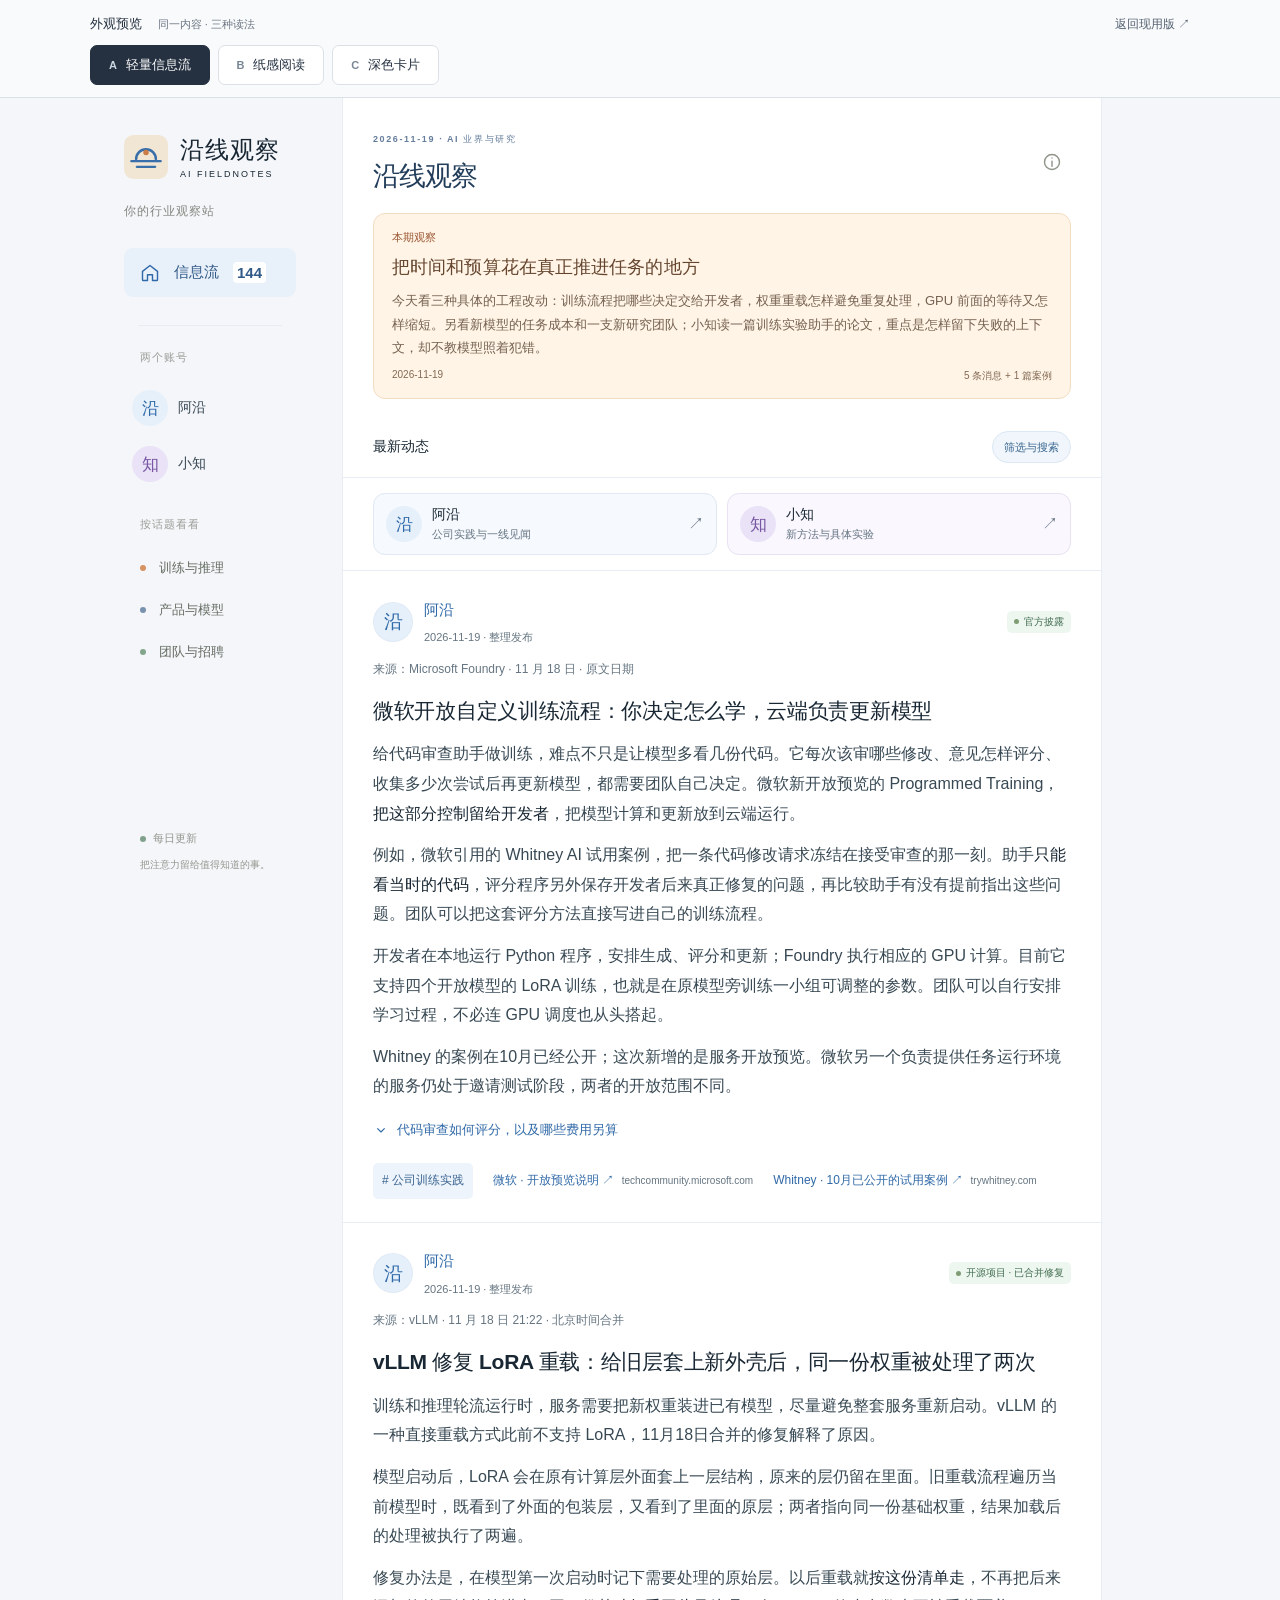
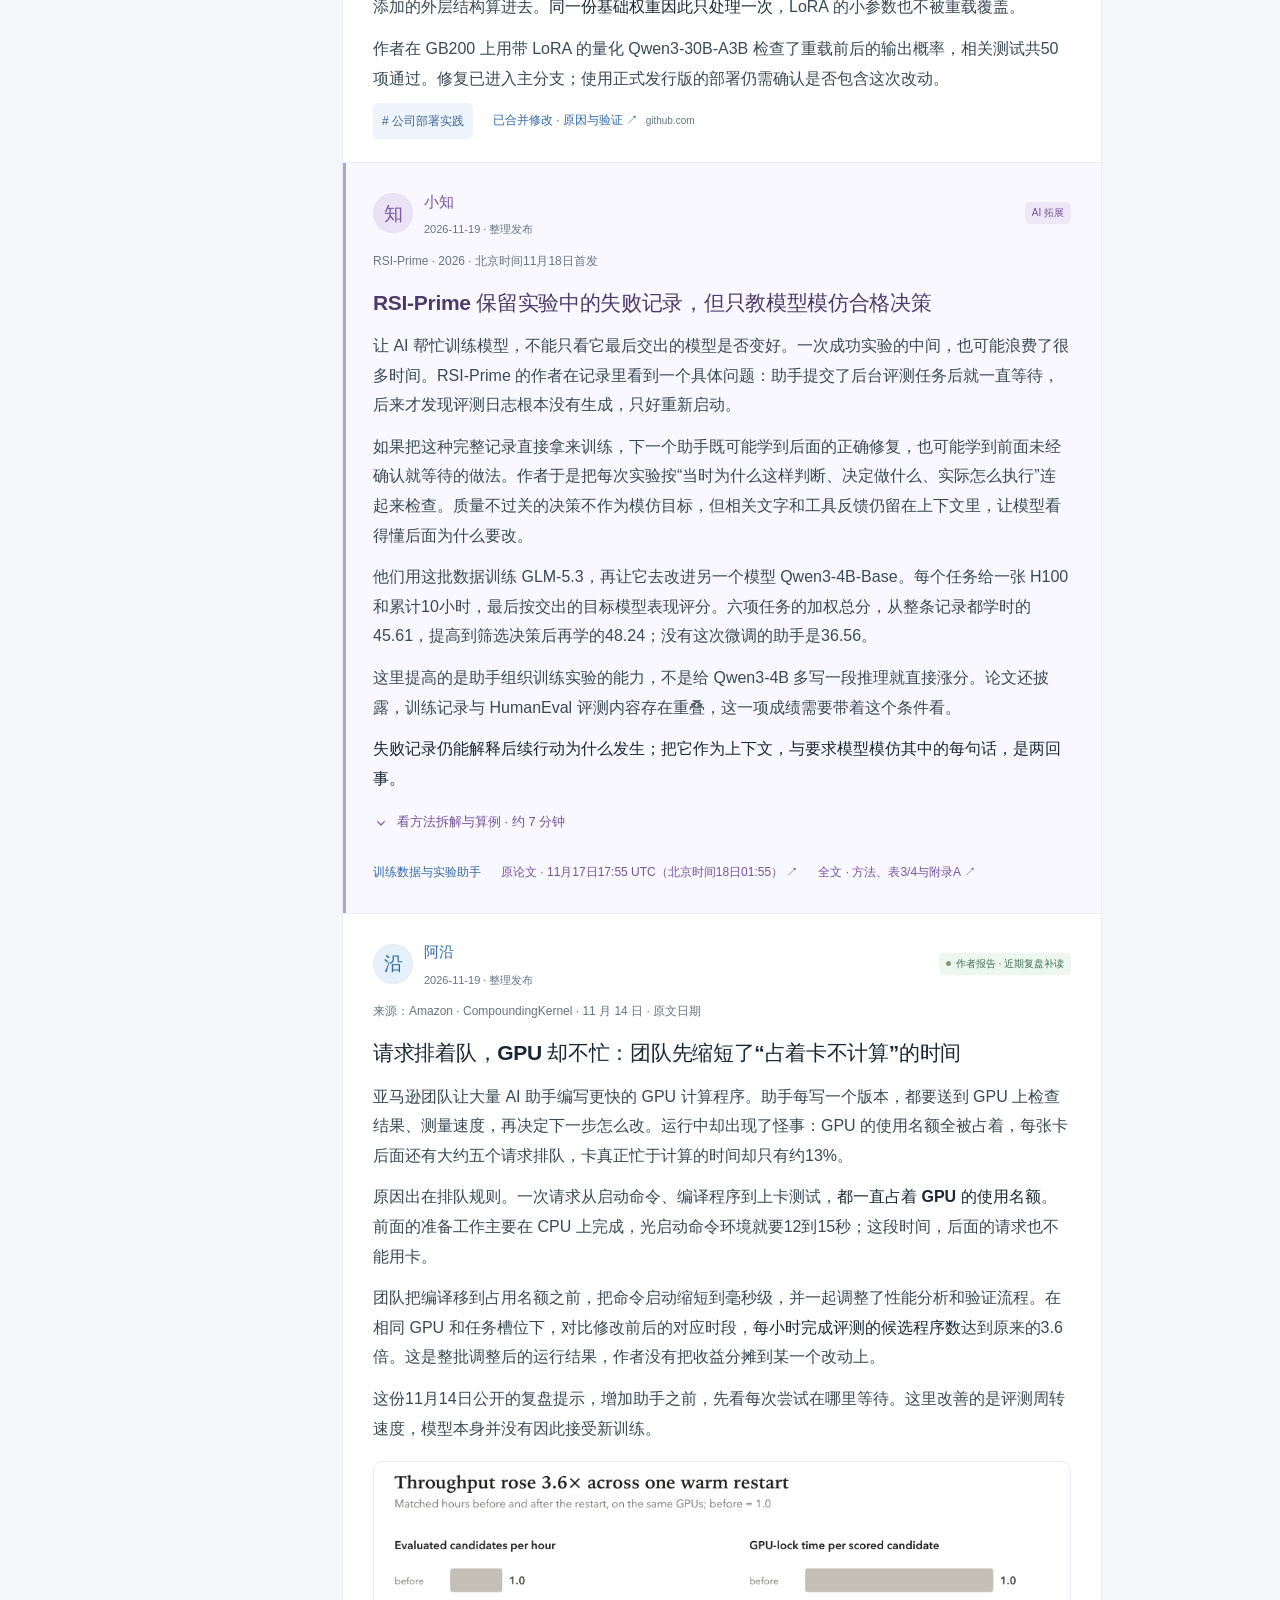
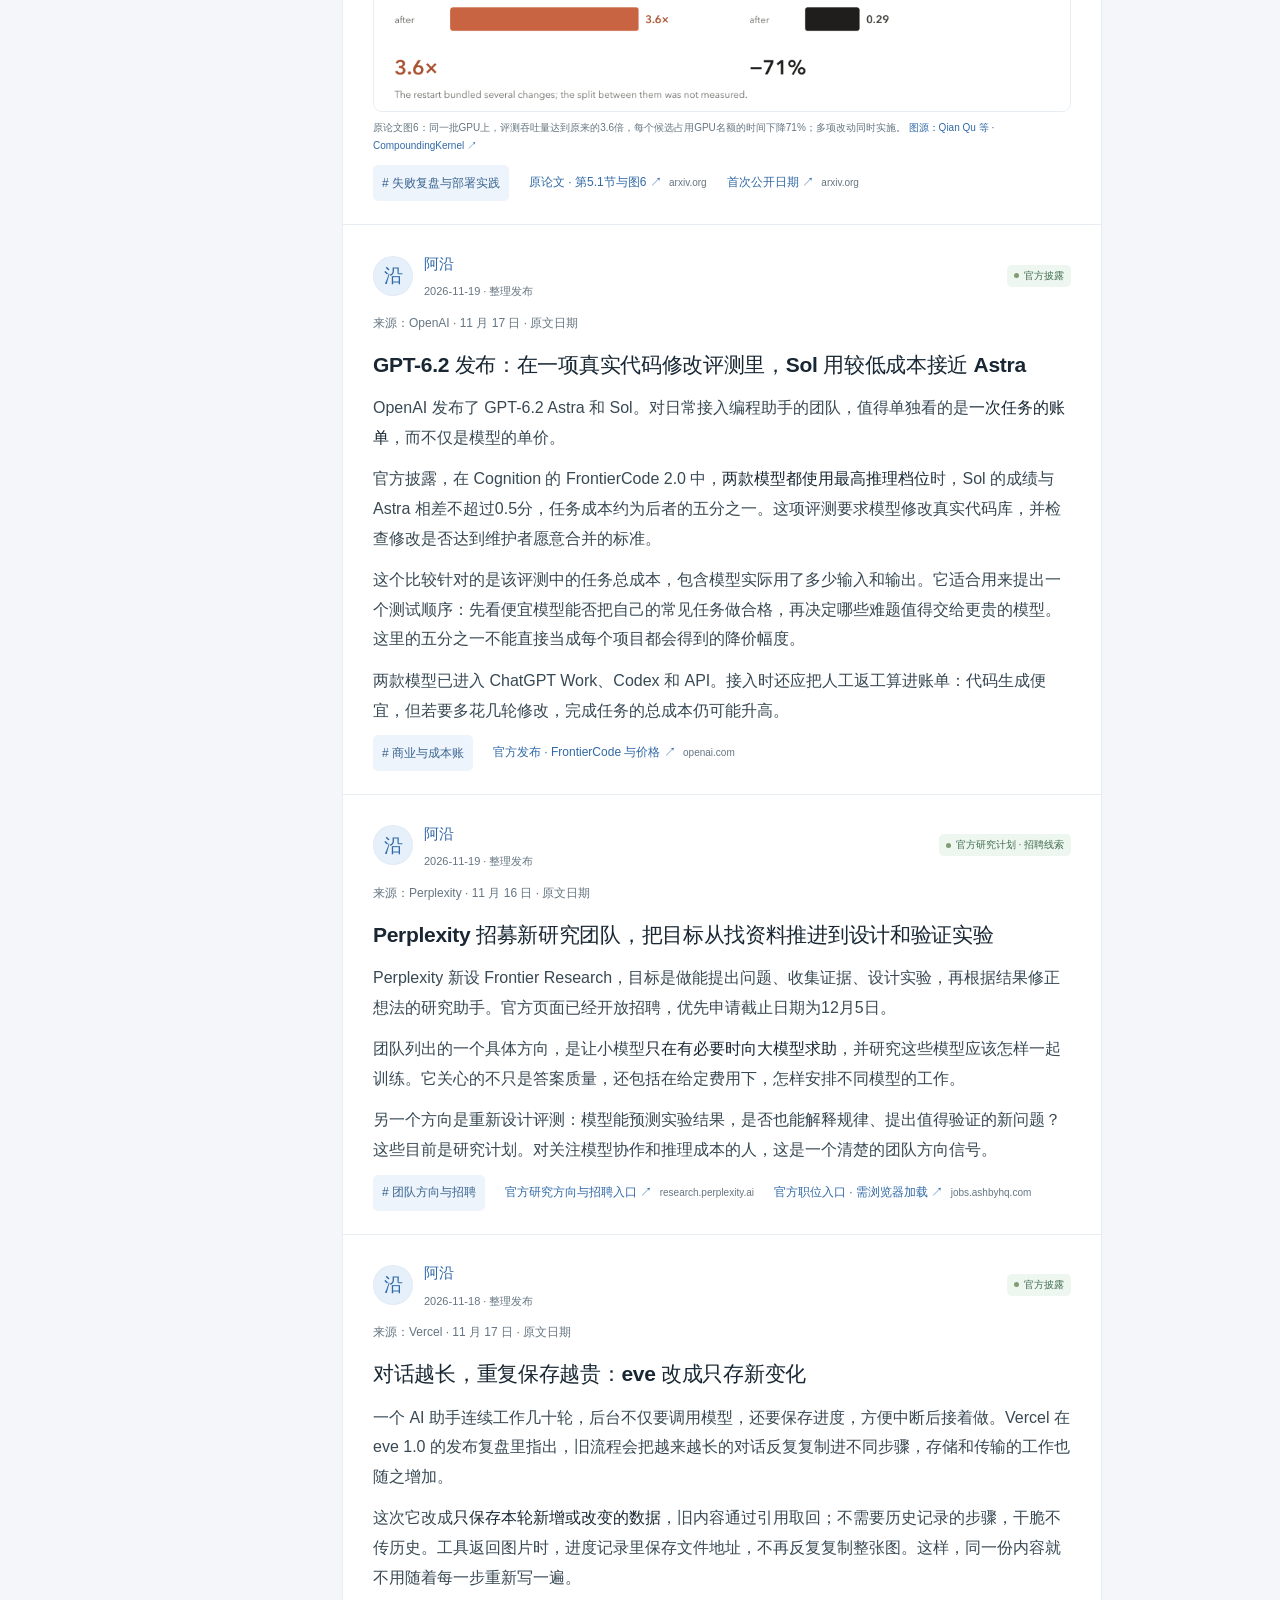
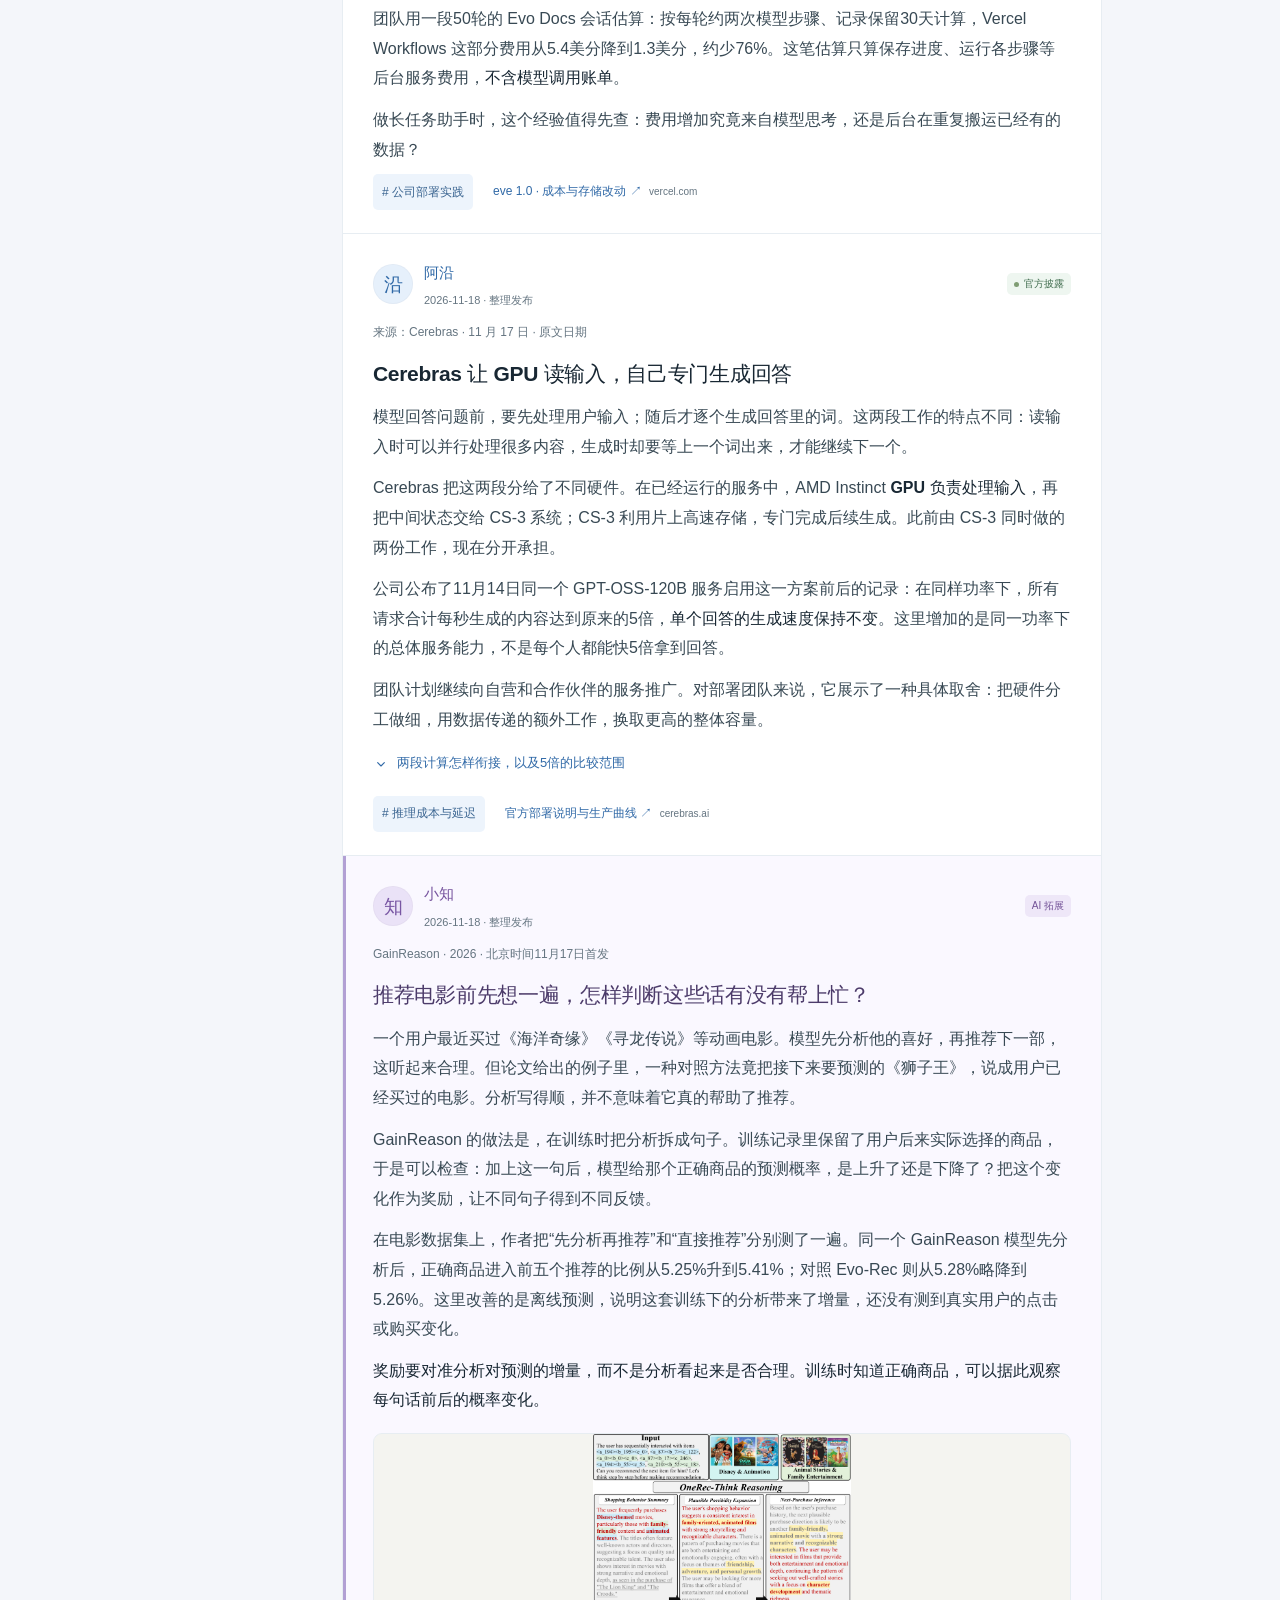
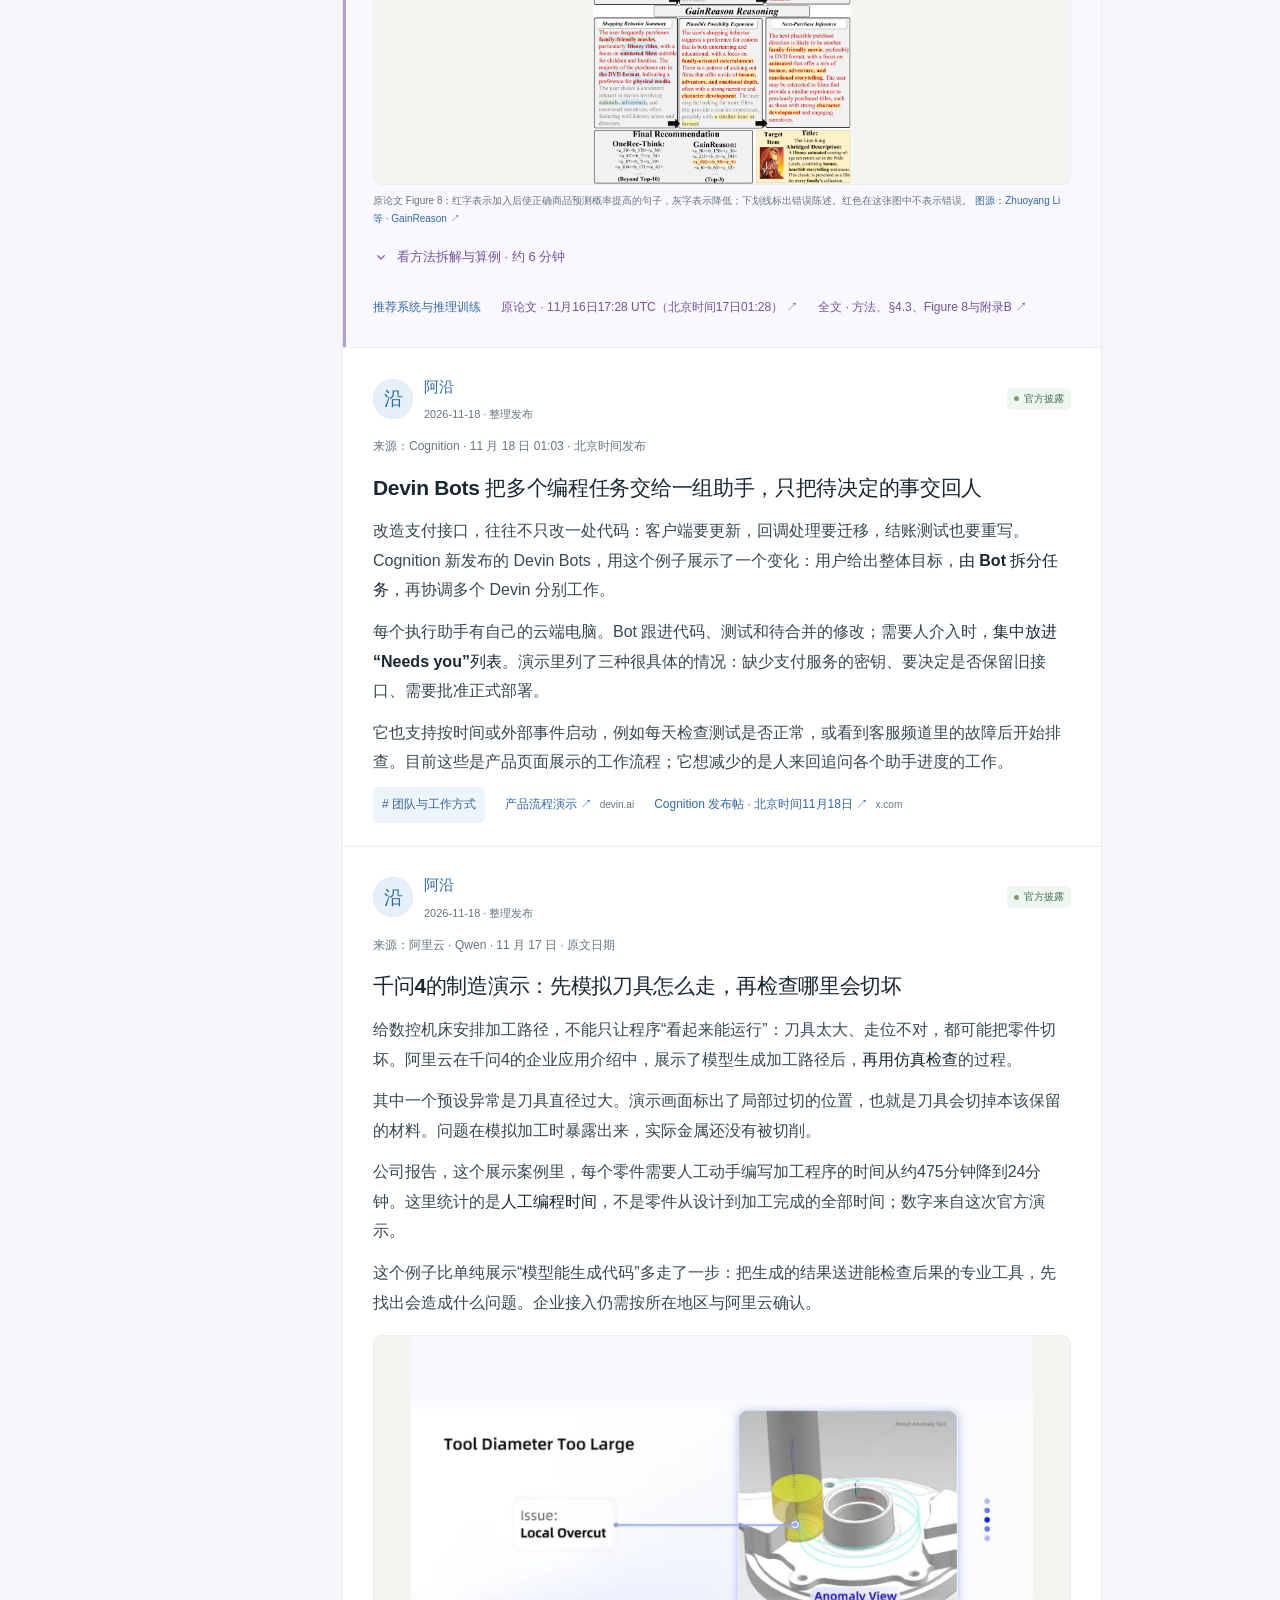
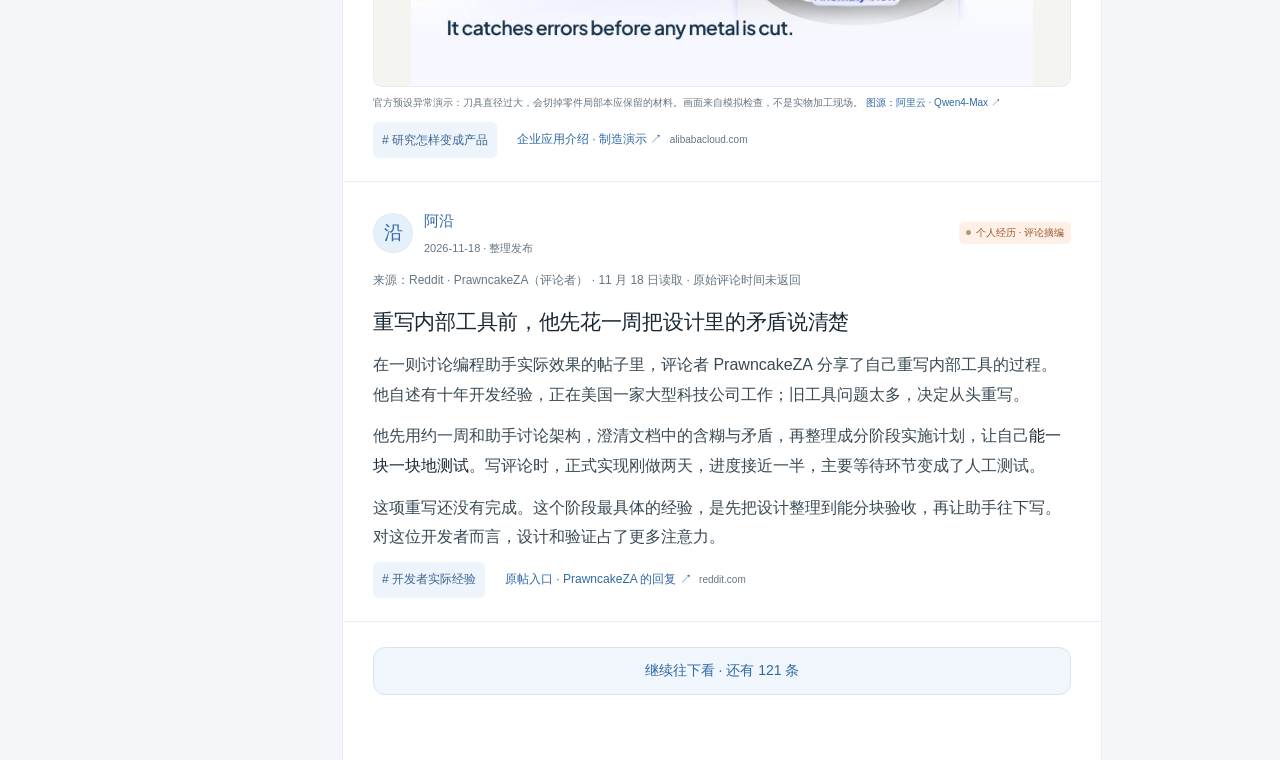
==== commit 119c5091: "Update industry news: 2026-11-19 07:59" ====
--- a/preview.html
+++ b/preview.html
@@ -42,5 +42,5 @@
 <dialog id="coverage-dialog"><button class="dialog-close icon-button" aria-label="关闭说明"><span data-icon="close"></span></button><span class="eyebrow">ABOUT THIS ISSUE</span><h2>每条消息，都有来处。</h2><div id="coverage-copy"></div><h3>图与评论，怎样选？</h3><p>配图来自对应原文并注明出处，点击可看大图。评论只选有细节、补充或反例的部分；“摘编”是整理后的文字，不冒充原话。个人经验不代表行业共识。</p><h3>每天怎么更新？</h3><p>每天北京时间 07:00 开始整理，完成核实后更新网页。页面会显示最近实际更新时间；没有新内容时不会凑数。</p></dialog>
 
 <dialog id="image-dialog" aria-label="查看原文配图"><button class="image-close icon-button" aria-label="关闭大图">×</button><img id="large-image" alt=""><p id="large-caption"></p><a id="large-source" target="_blank" rel="noopener noreferrer">查看图片出处 ↗</a></dialog>
-<script src="data.js?v=1f52af022da9"></script><script src="app.js?v=87dfa627c2f2"></script>
+<script src="data.js?v=19dcb6711ecf"></script><script src="app.js?v=87dfa627c2f2"></script>
 <script src="feed-controls.js?v=4d429f24aedc"></script><script src="preview.js?v=ce62ada61a3f"></script></body></html>
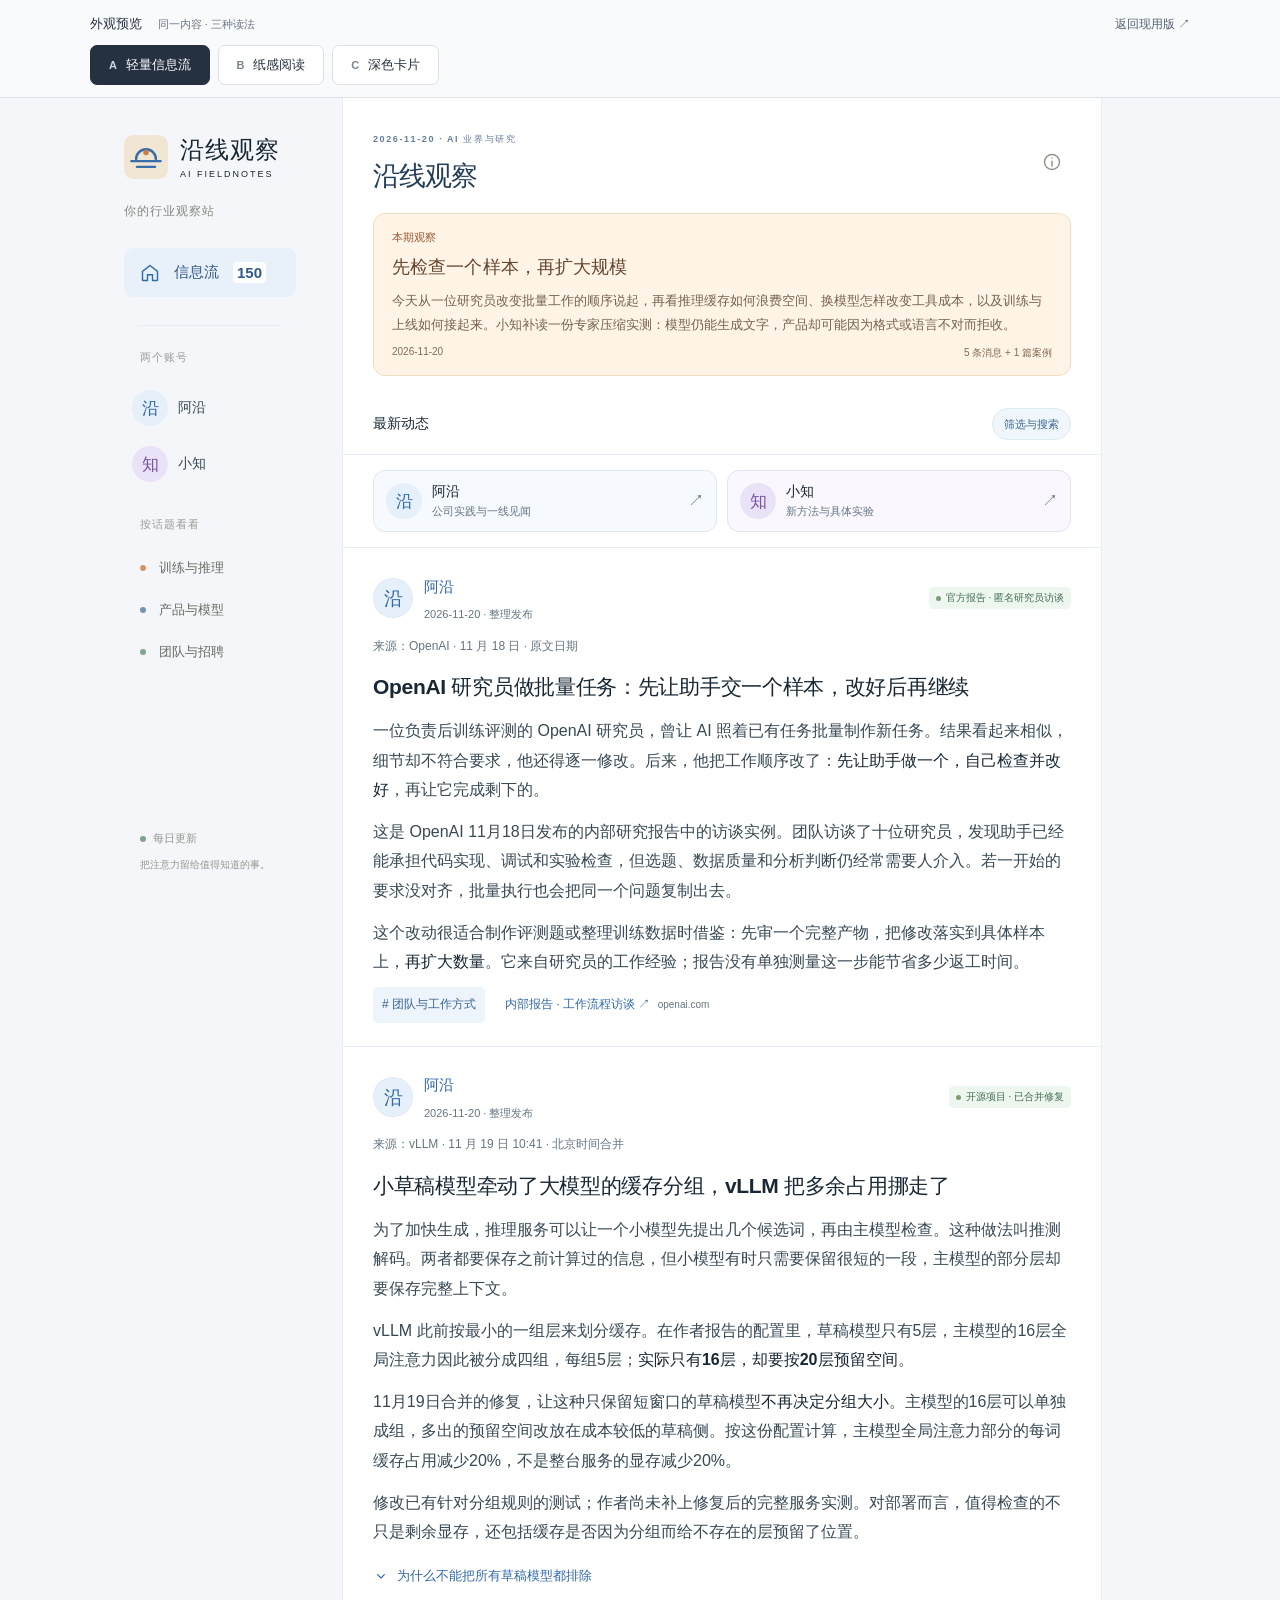
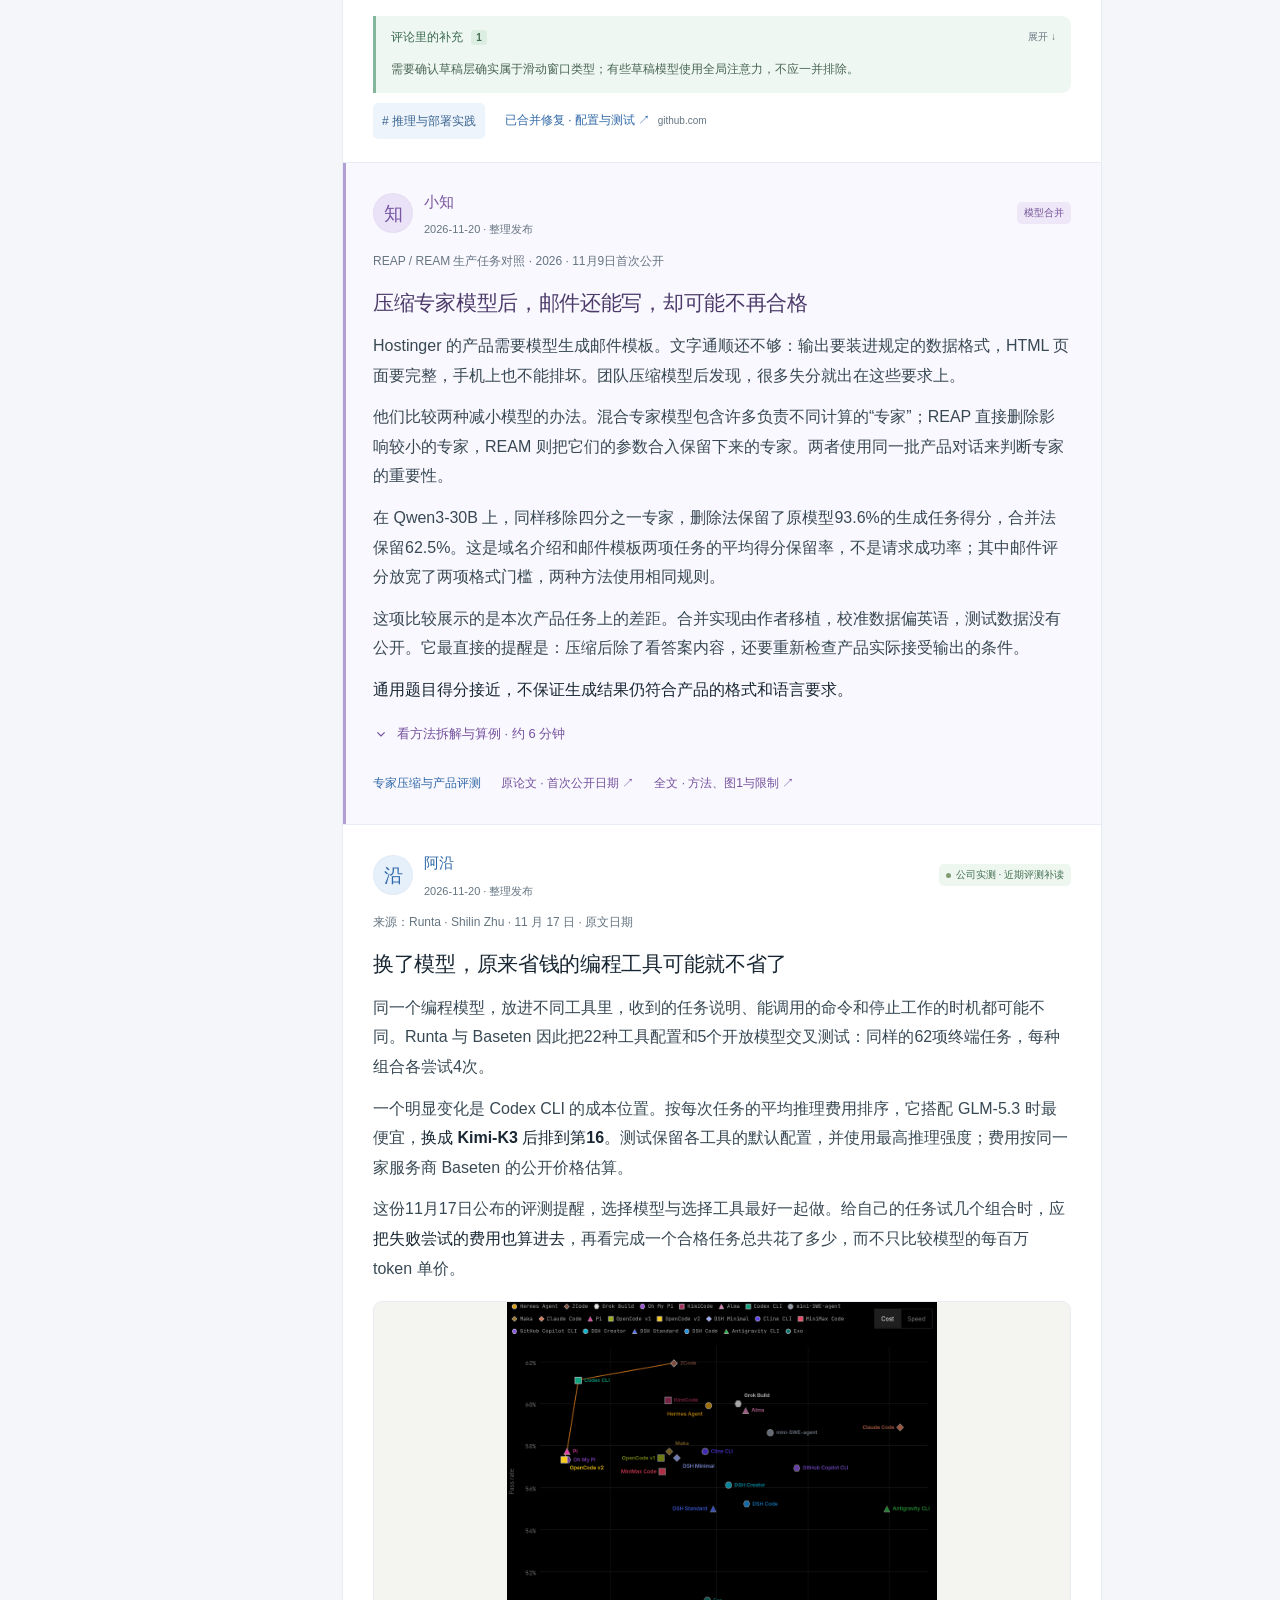
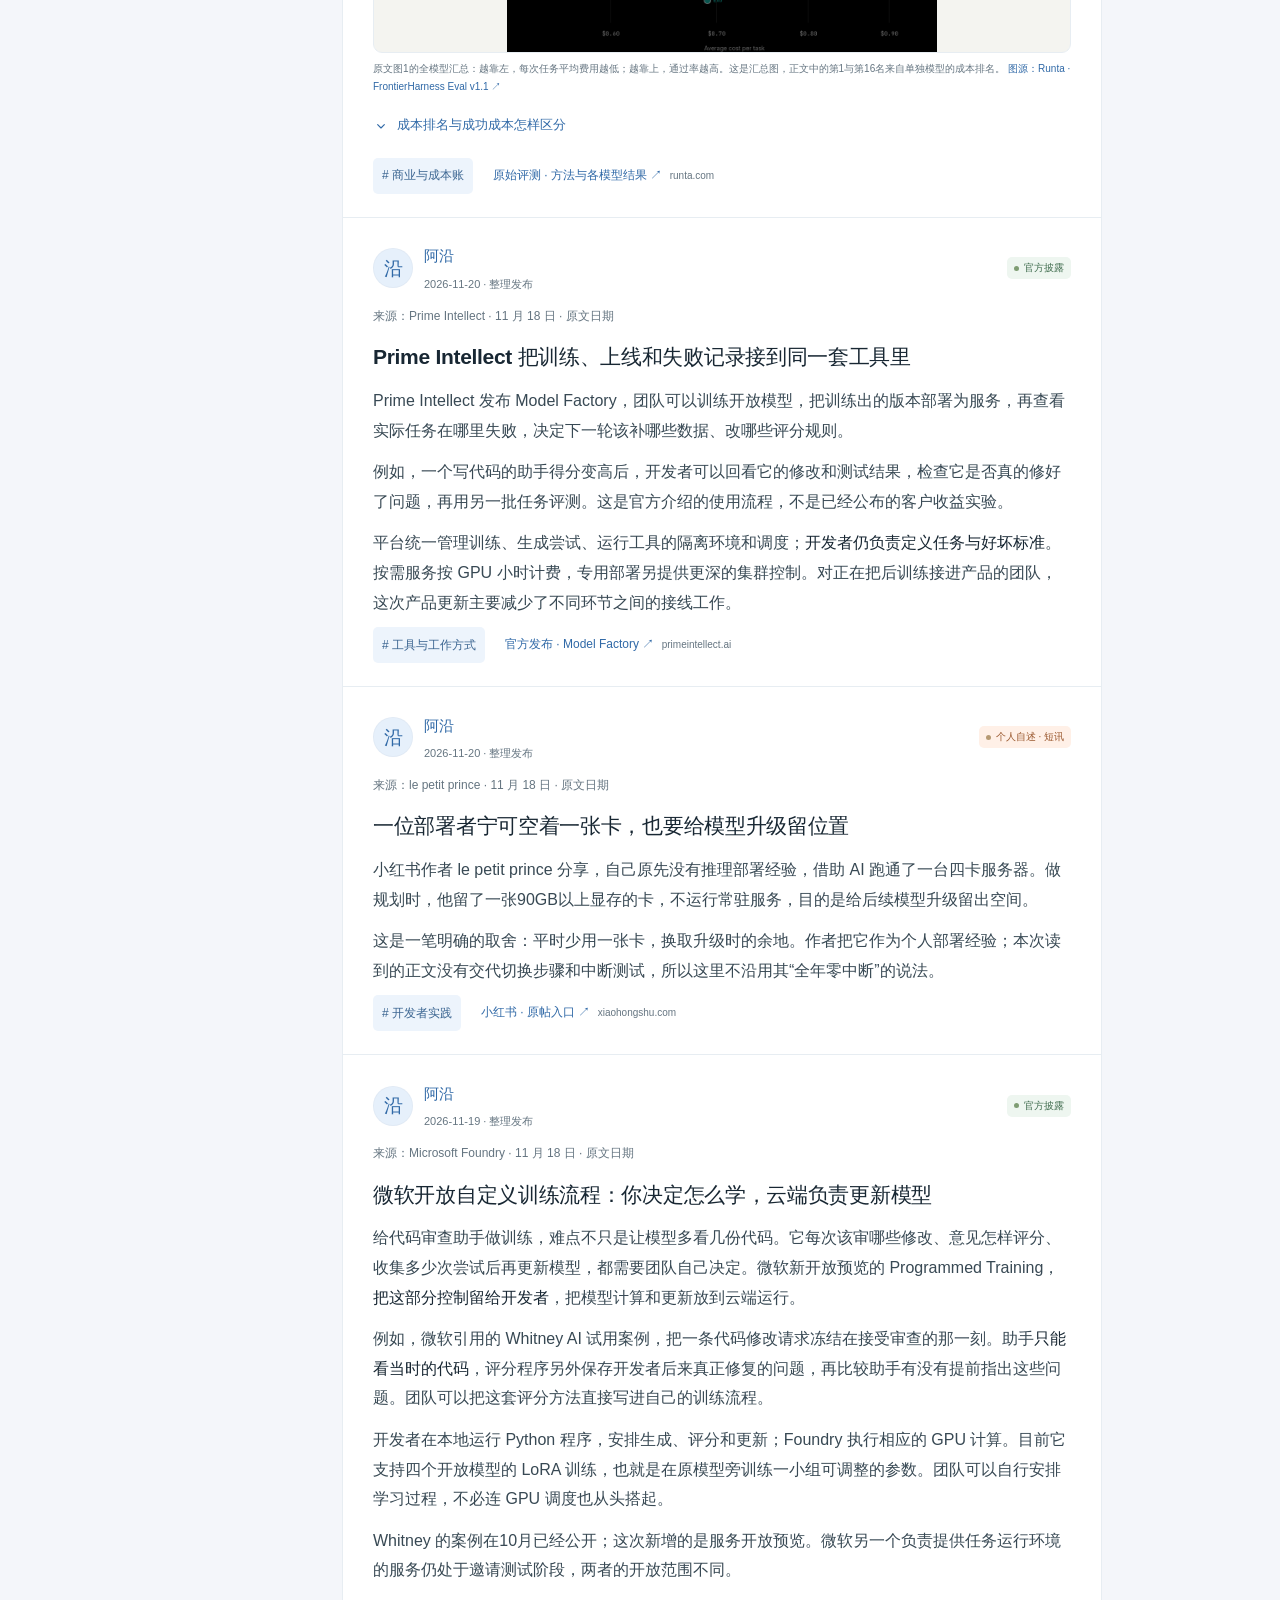
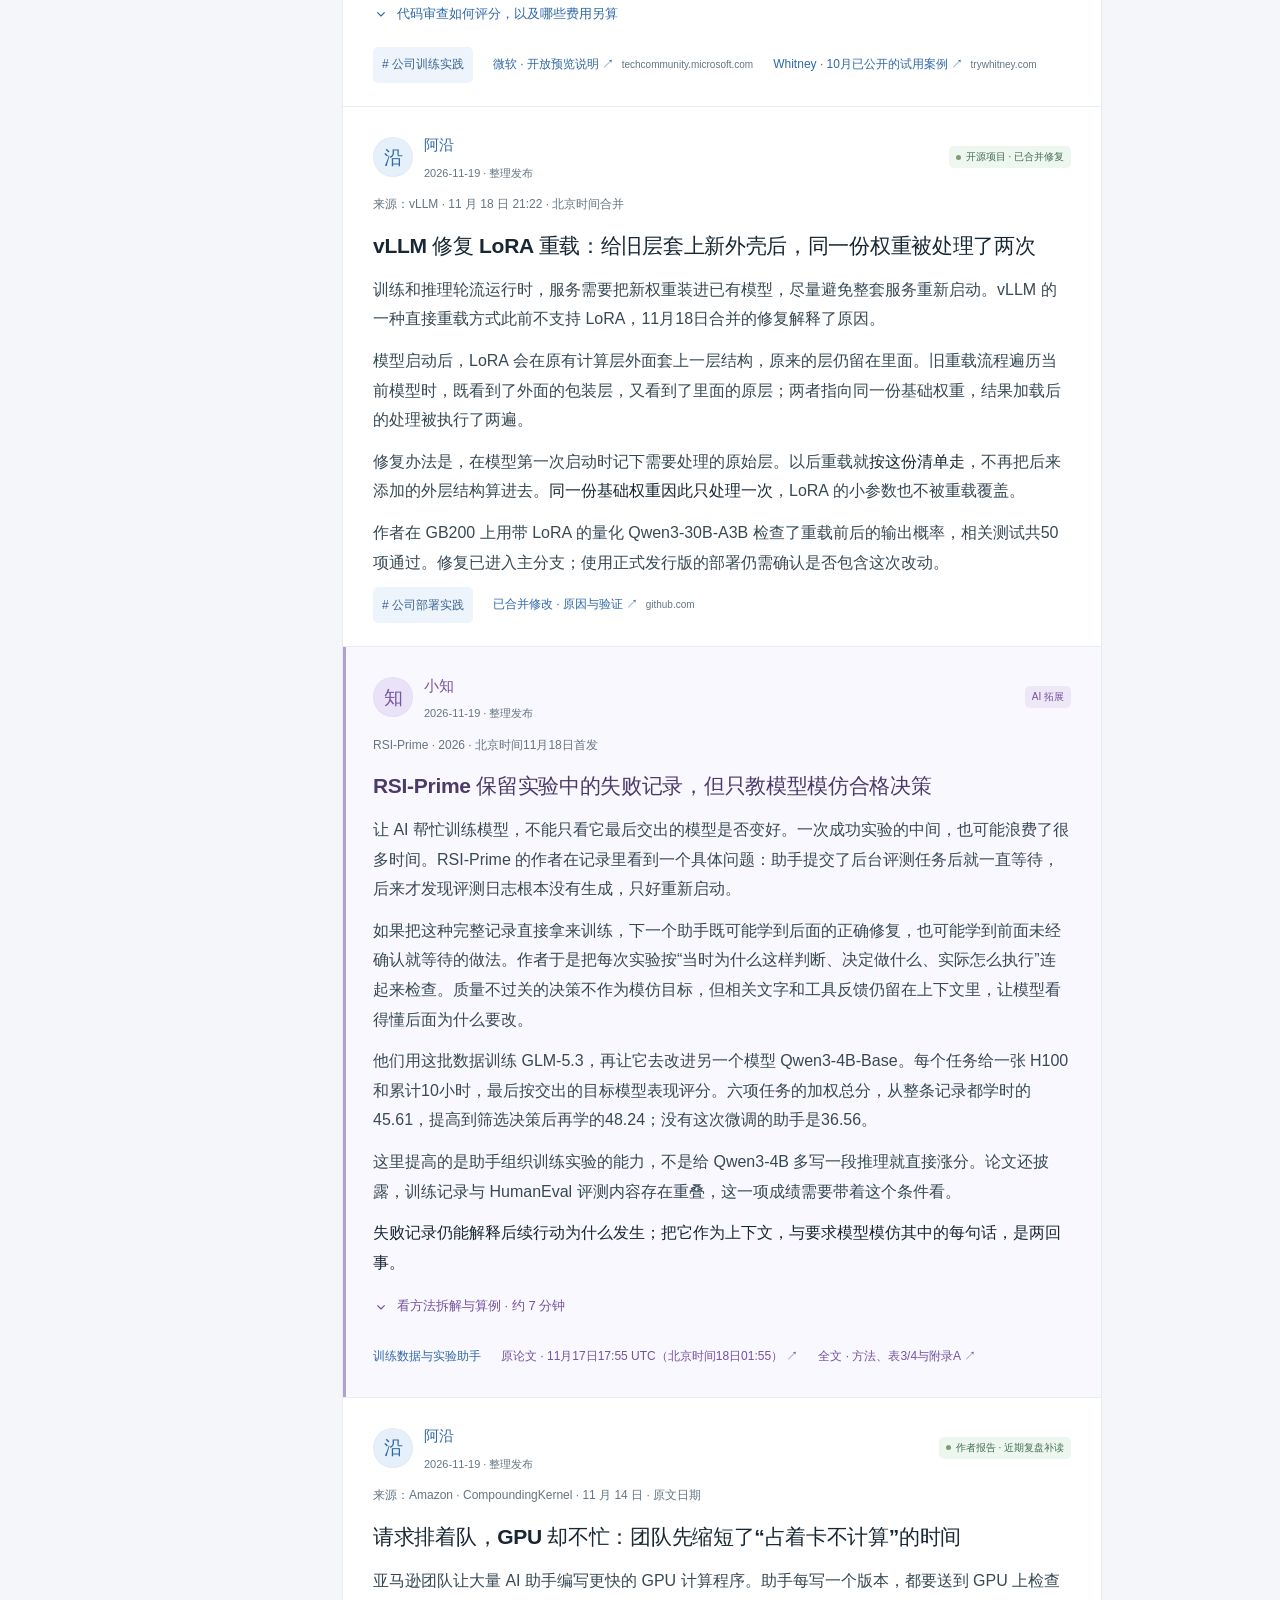
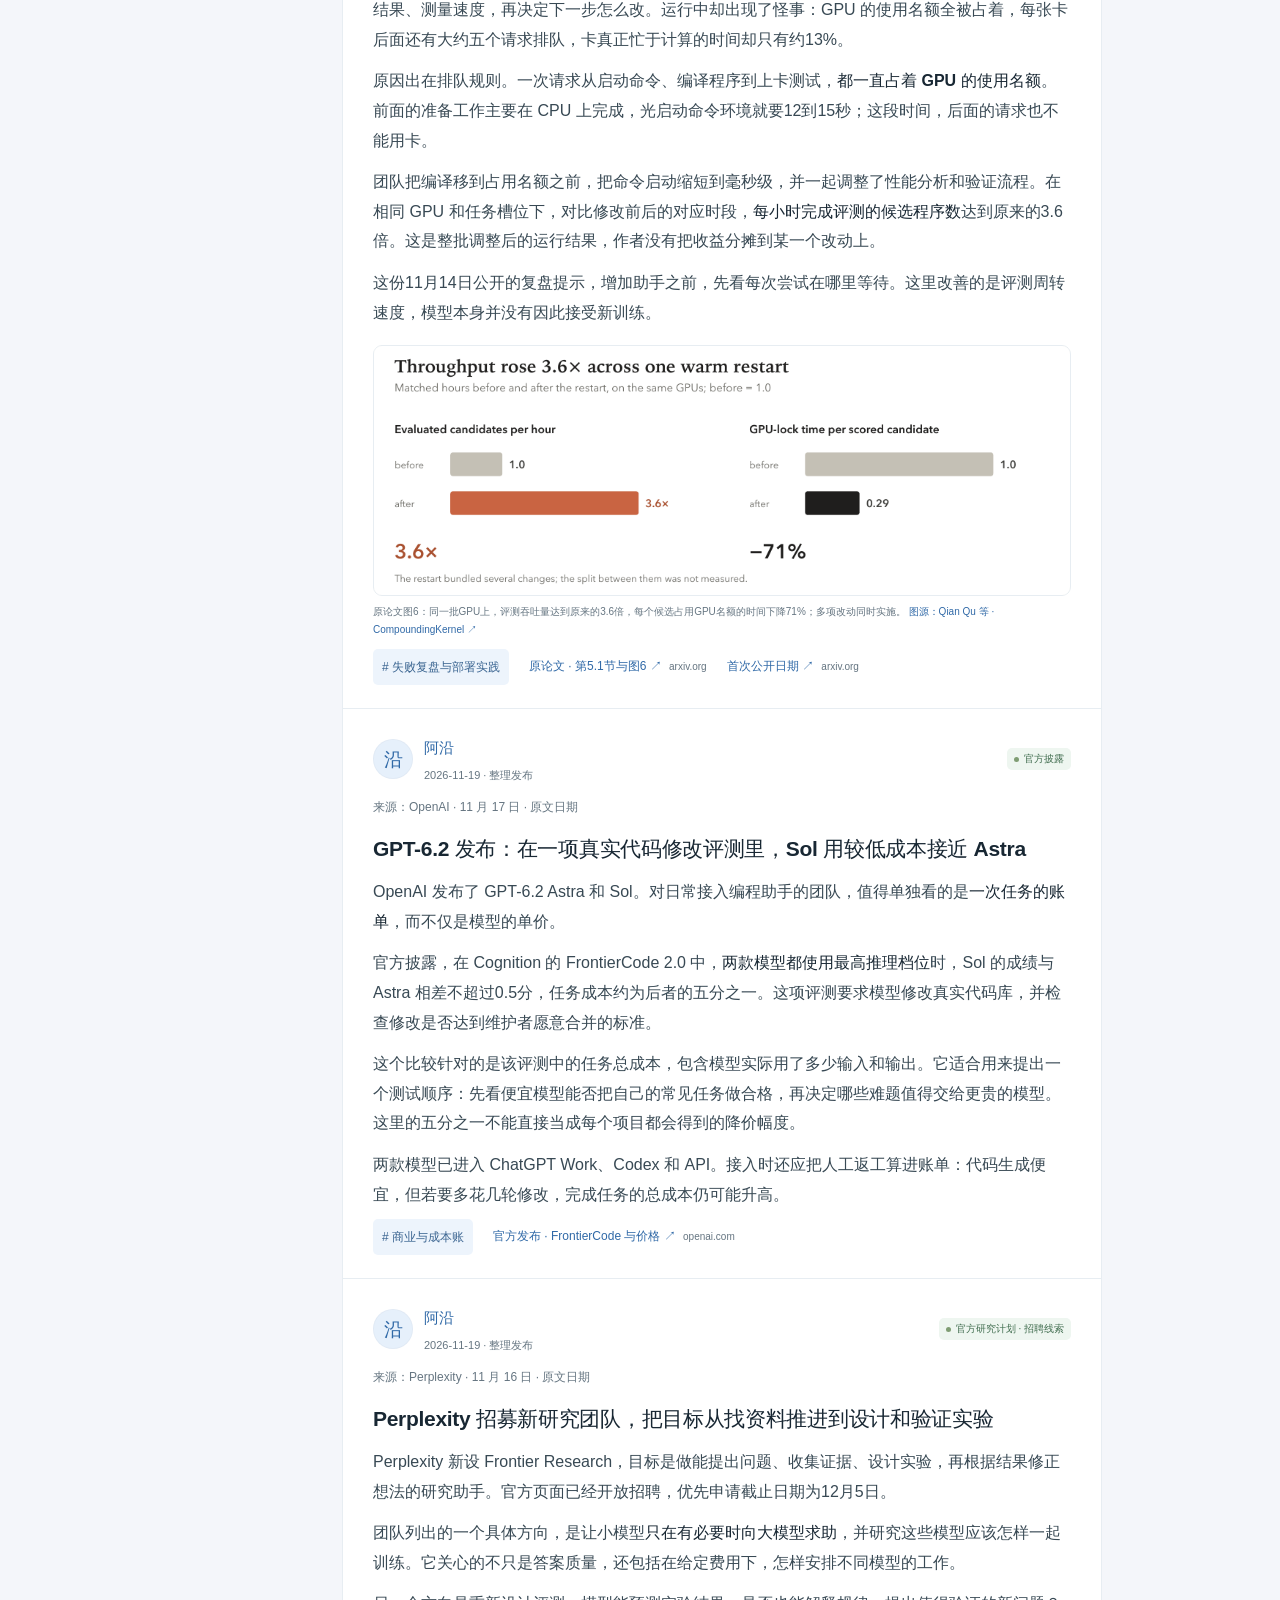
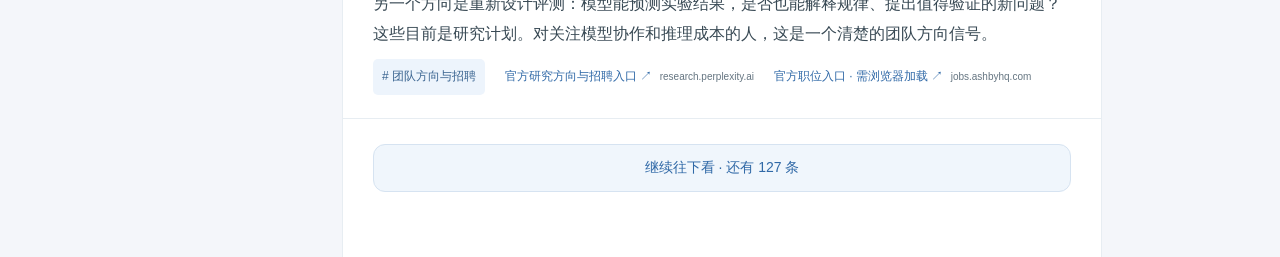
==== commit a54e88a8: "Update industry news: 2026-11-20 08:29" ====
--- a/preview.html
+++ b/preview.html
@@ -42,5 +42,5 @@
 <dialog id="coverage-dialog"><button class="dialog-close icon-button" aria-label="关闭说明"><span data-icon="close"></span></button><span class="eyebrow">ABOUT THIS ISSUE</span><h2>每条消息，都有来处。</h2><div id="coverage-copy"></div><h3>图与评论，怎样选？</h3><p>配图来自对应原文并注明出处，点击可看大图。评论只选有细节、补充或反例的部分；“摘编”是整理后的文字，不冒充原话。个人经验不代表行业共识。</p><h3>每天怎么更新？</h3><p>每天北京时间 07:00 开始整理，完成核实后更新网页。页面会显示最近实际更新时间；没有新内容时不会凑数。</p></dialog>
 
 <dialog id="image-dialog" aria-label="查看原文配图"><button class="image-close icon-button" aria-label="关闭大图">×</button><img id="large-image" alt=""><p id="large-caption"></p><a id="large-source" target="_blank" rel="noopener noreferrer">查看图片出处 ↗</a></dialog>
-<script src="data.js?v=19dcb6711ecf"></script><script src="app.js?v=87dfa627c2f2"></script>
+<script src="data.js?v=88862f46d88d"></script><script src="app.js?v=87dfa627c2f2"></script>
 <script src="feed-controls.js?v=4d429f24aedc"></script><script src="preview.js?v=ce62ada61a3f"></script></body></html>
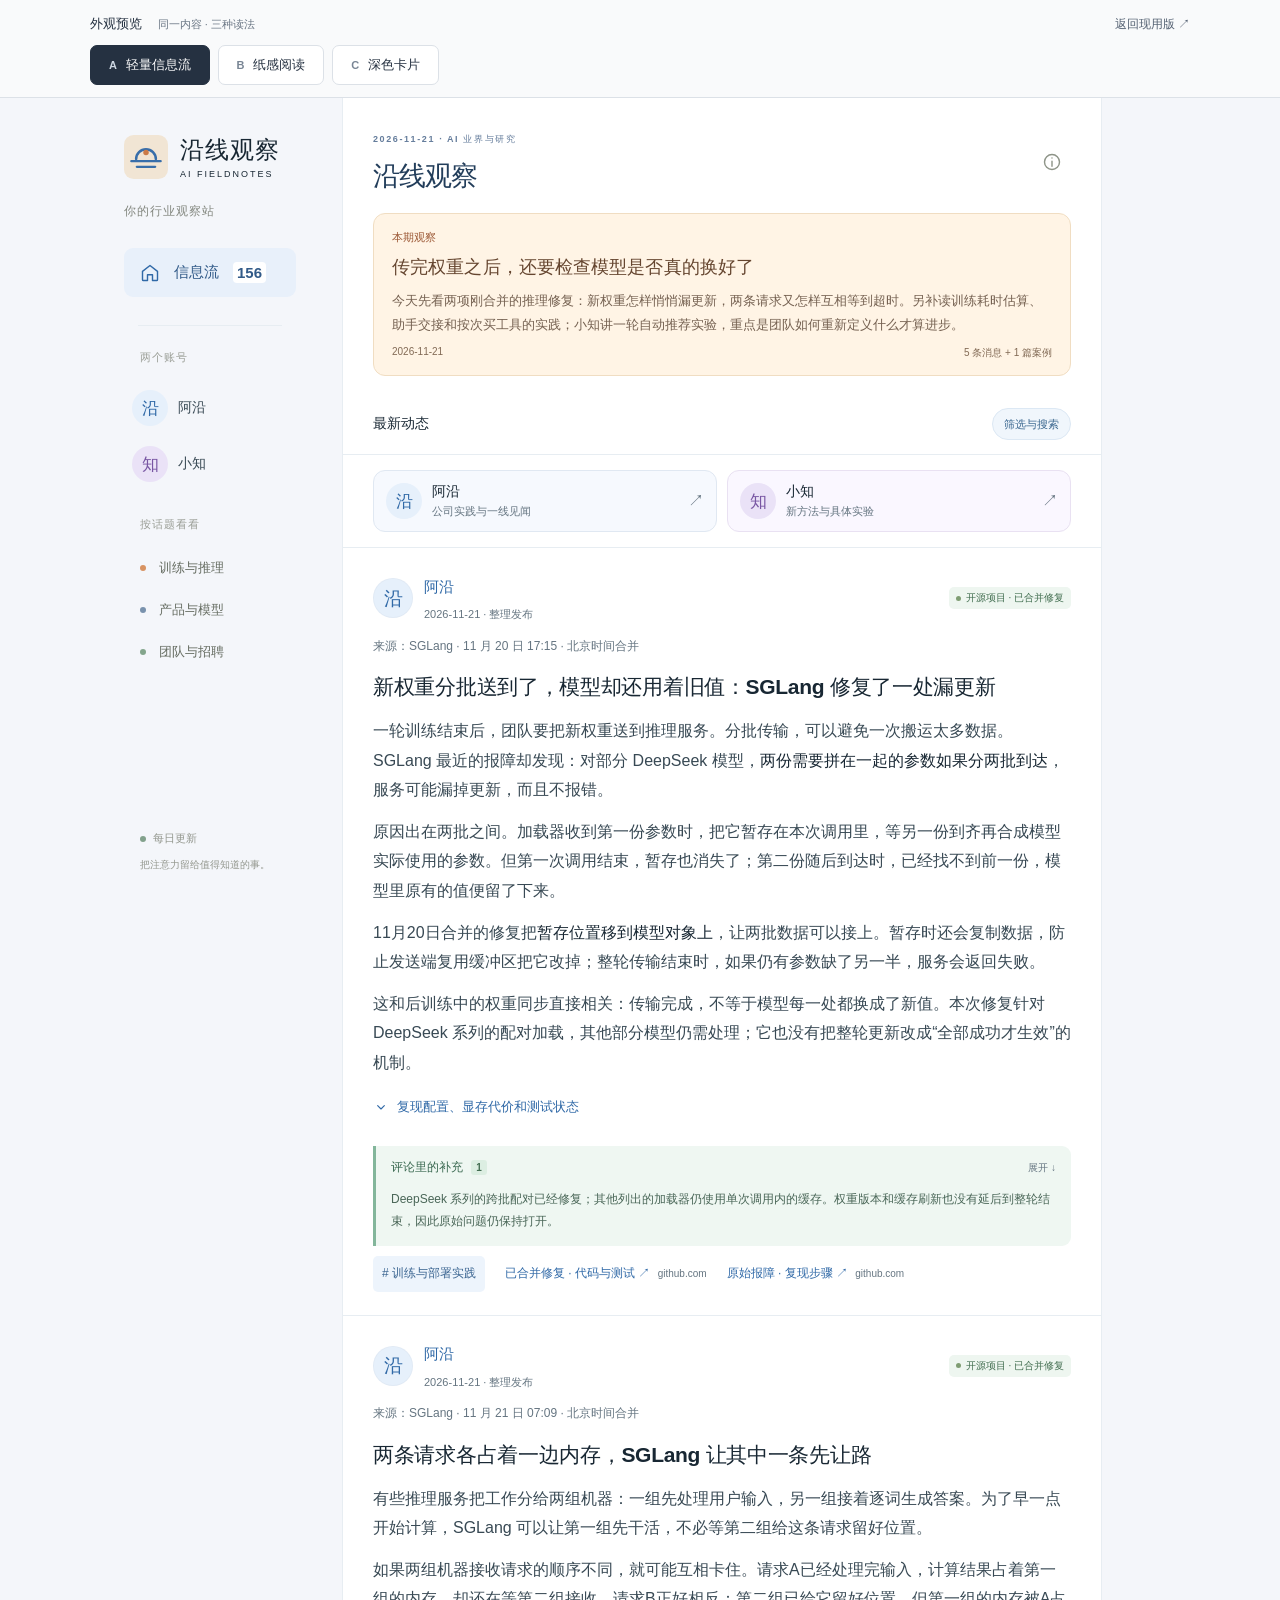
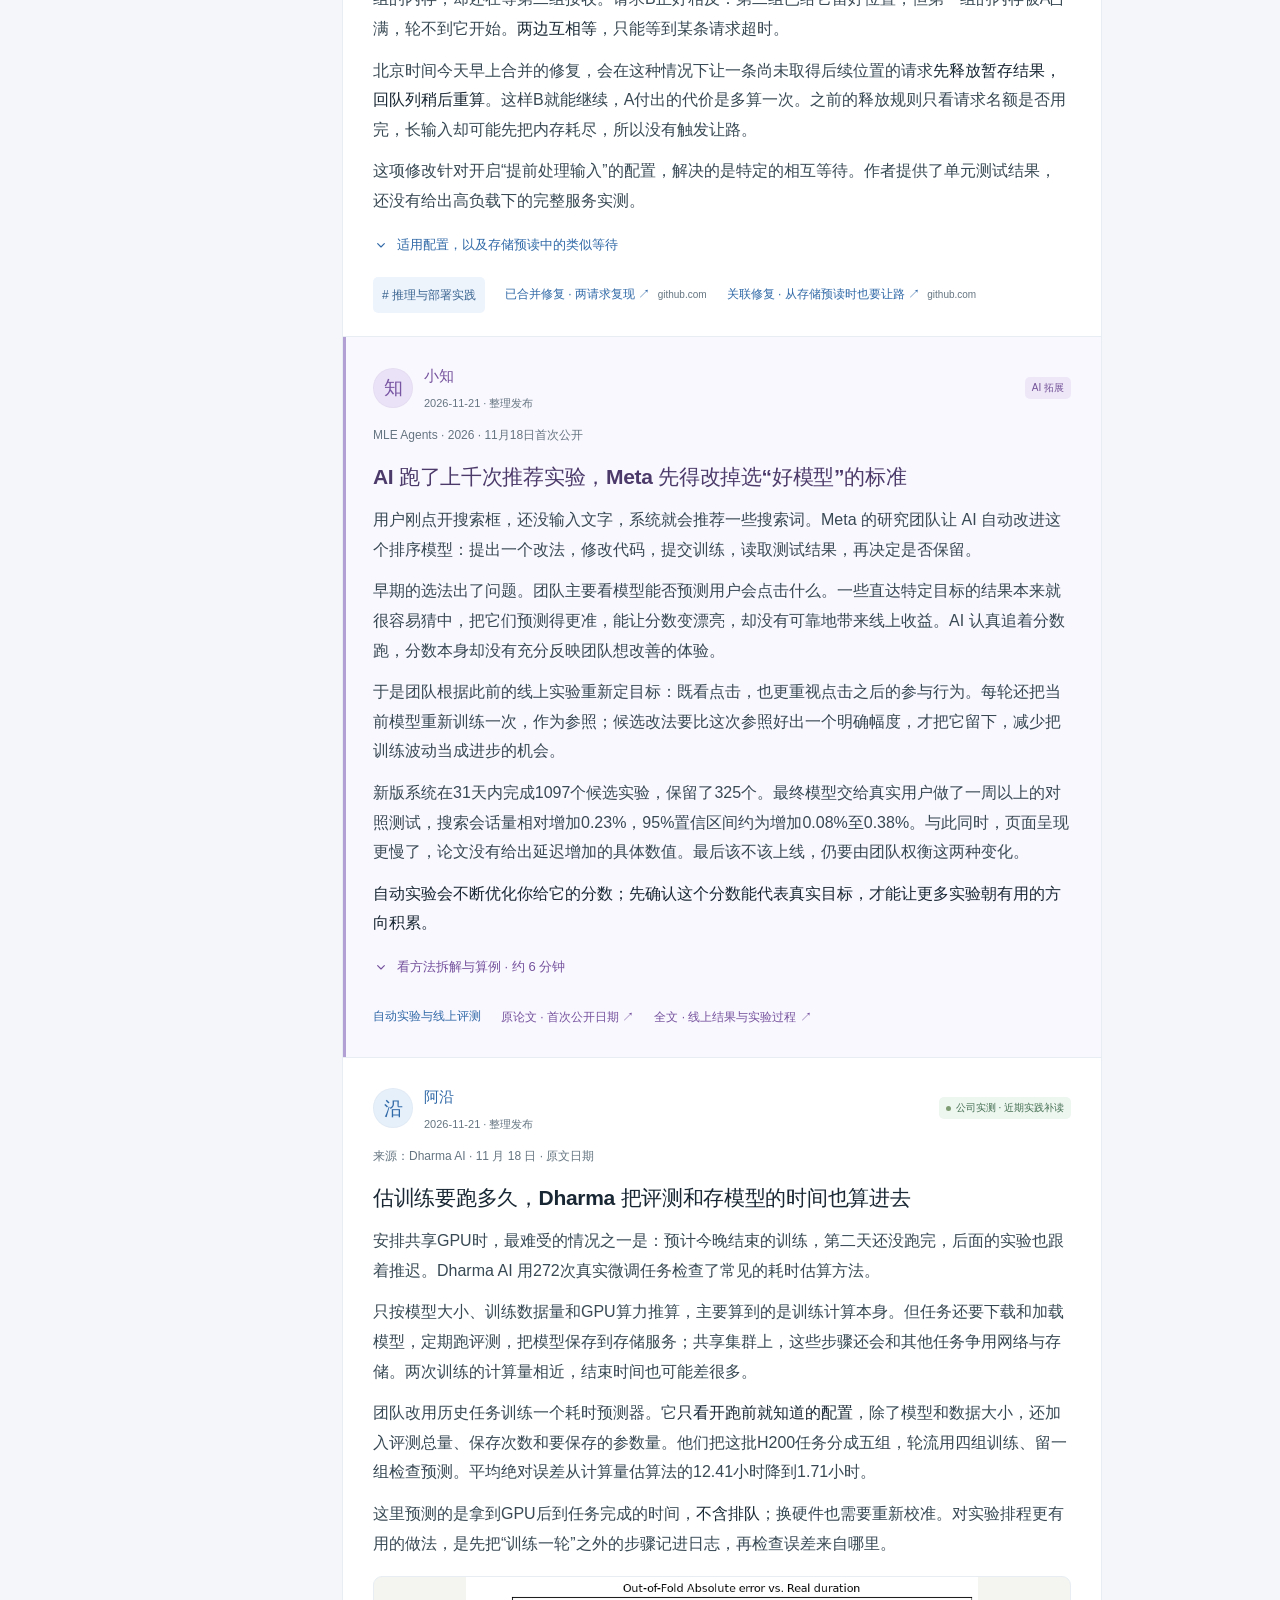
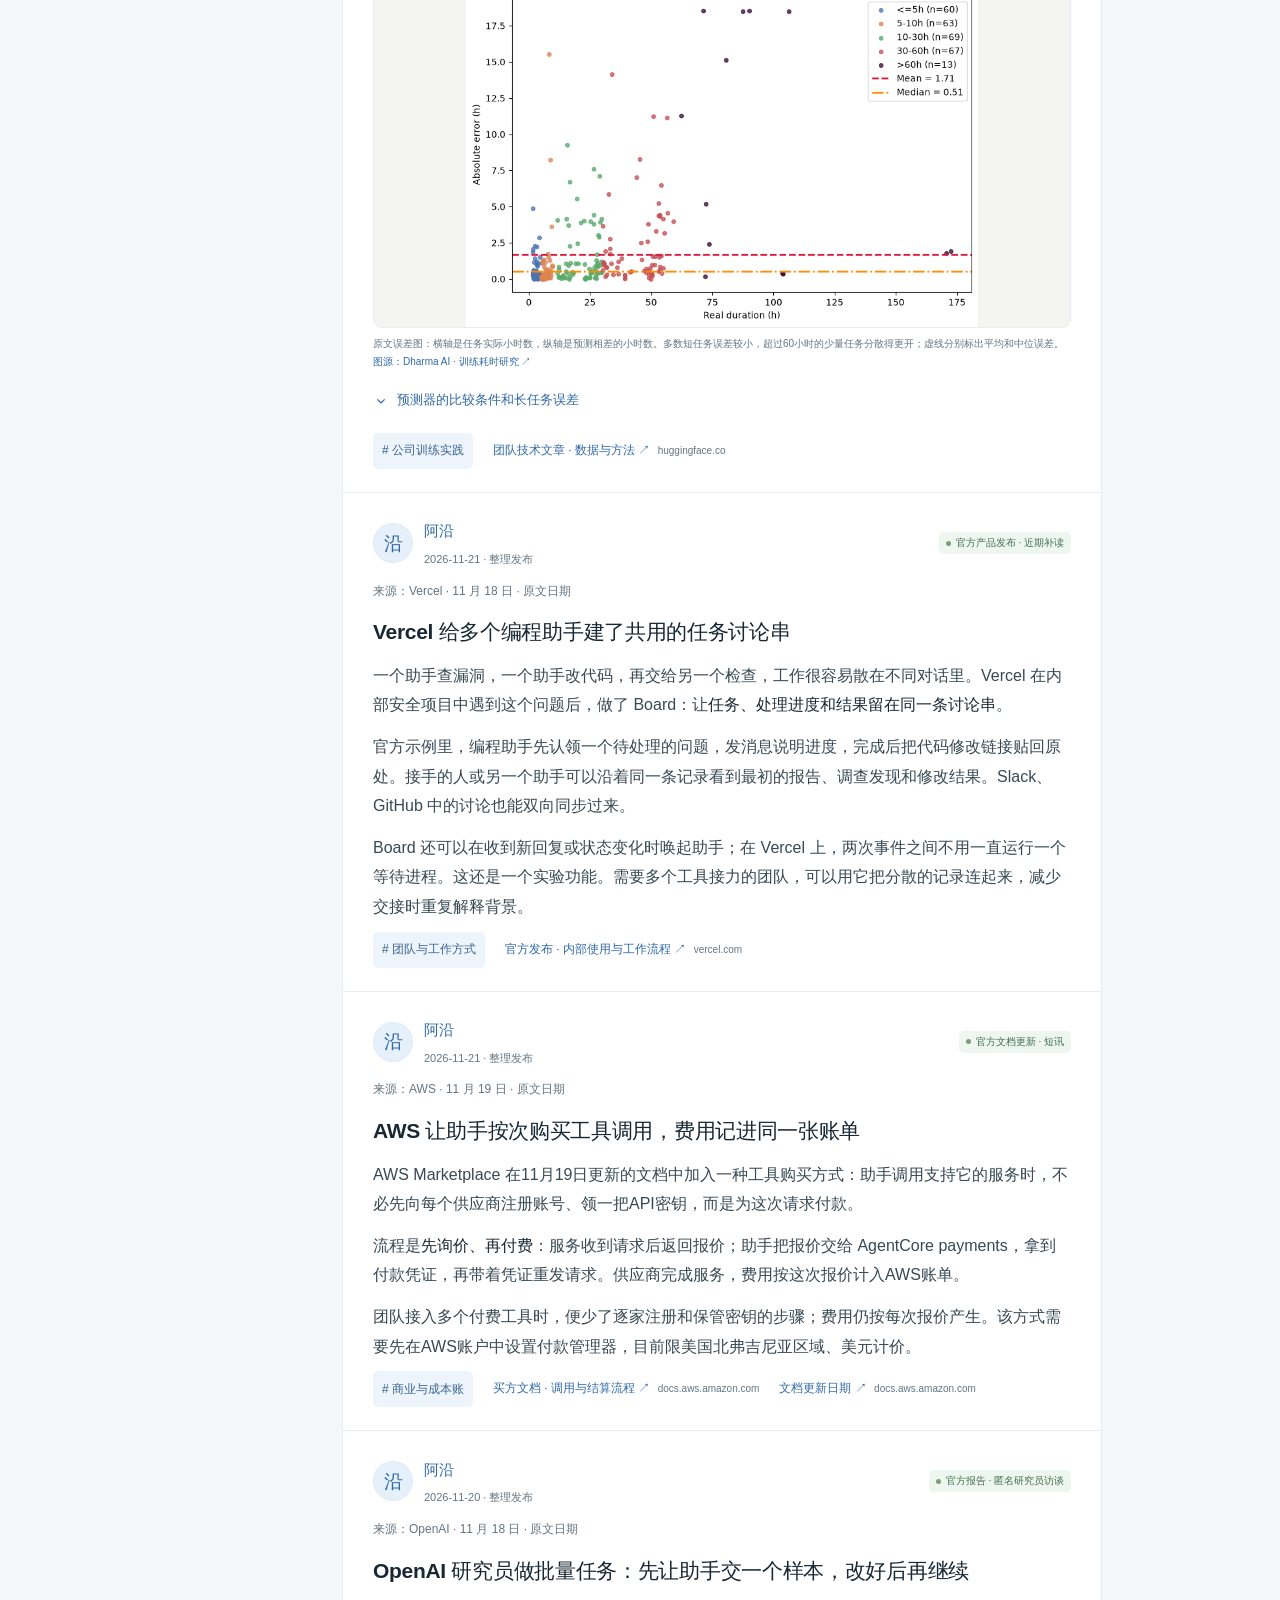
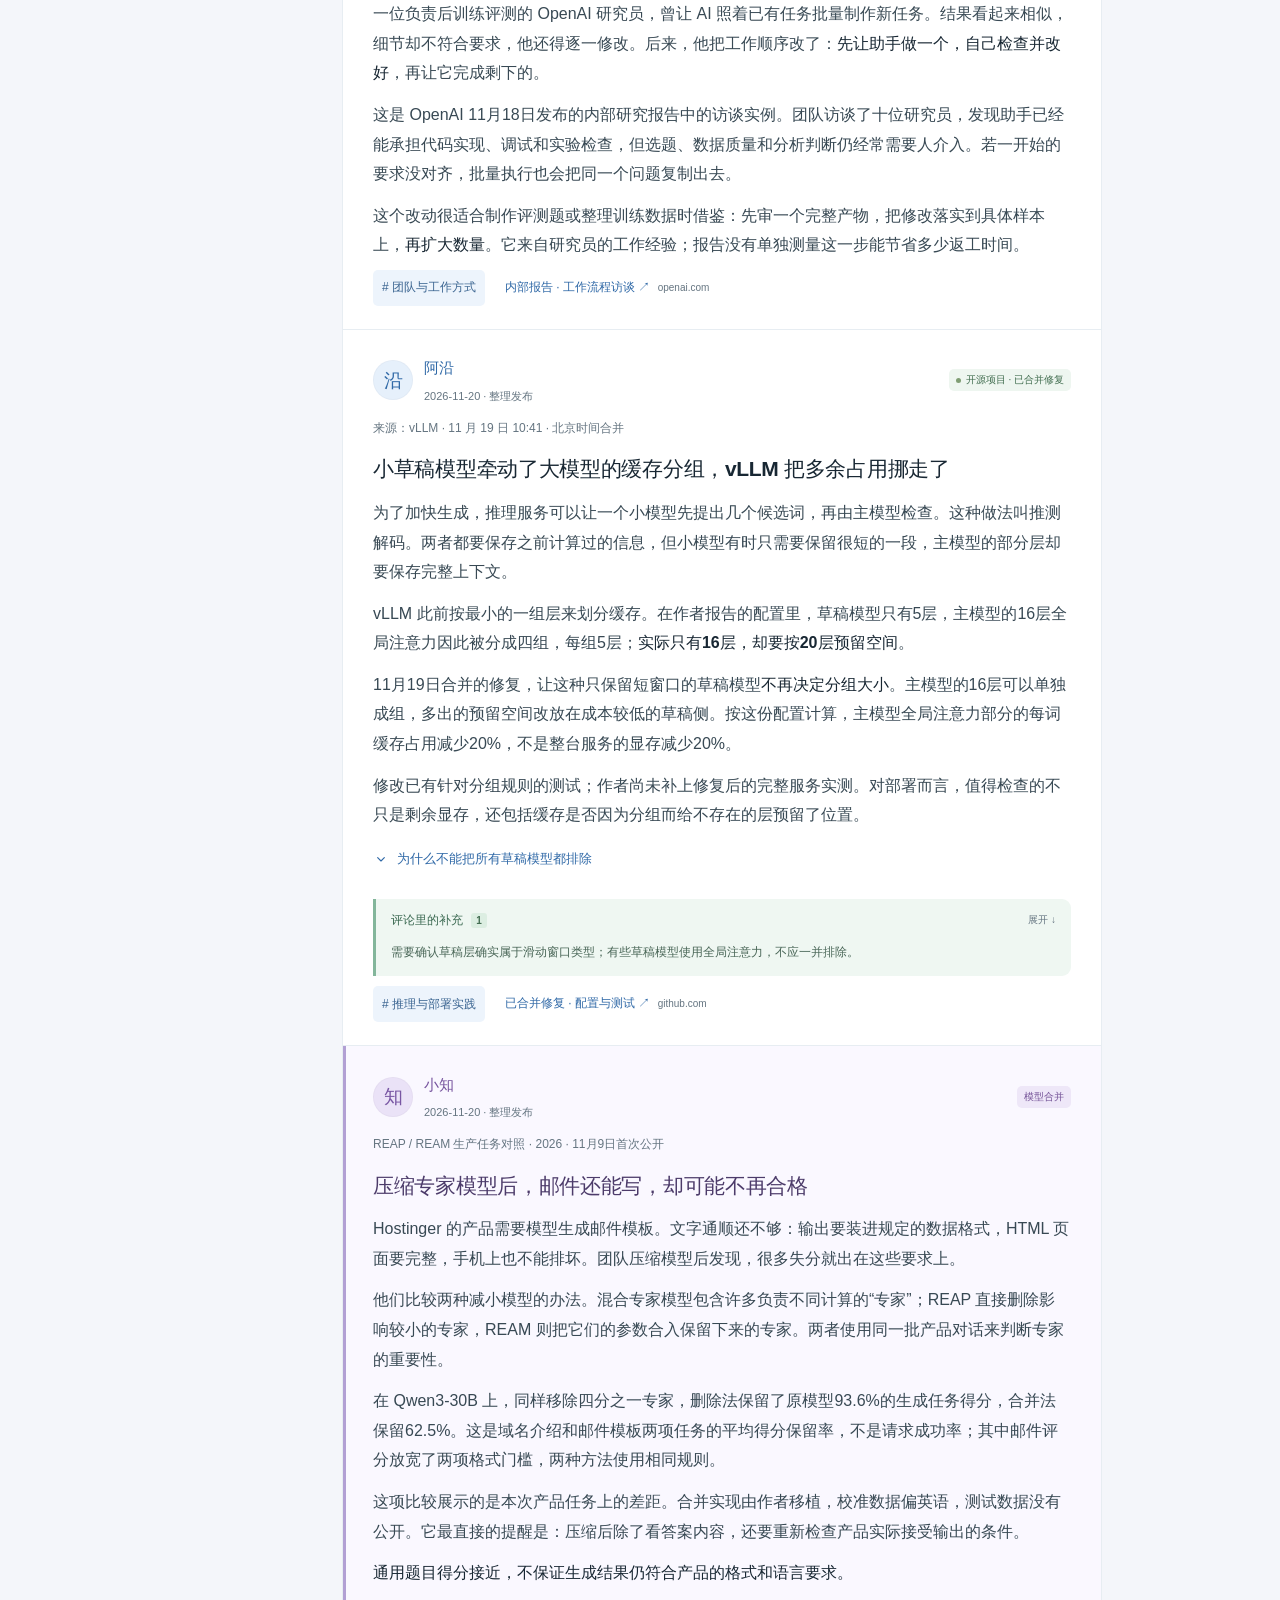
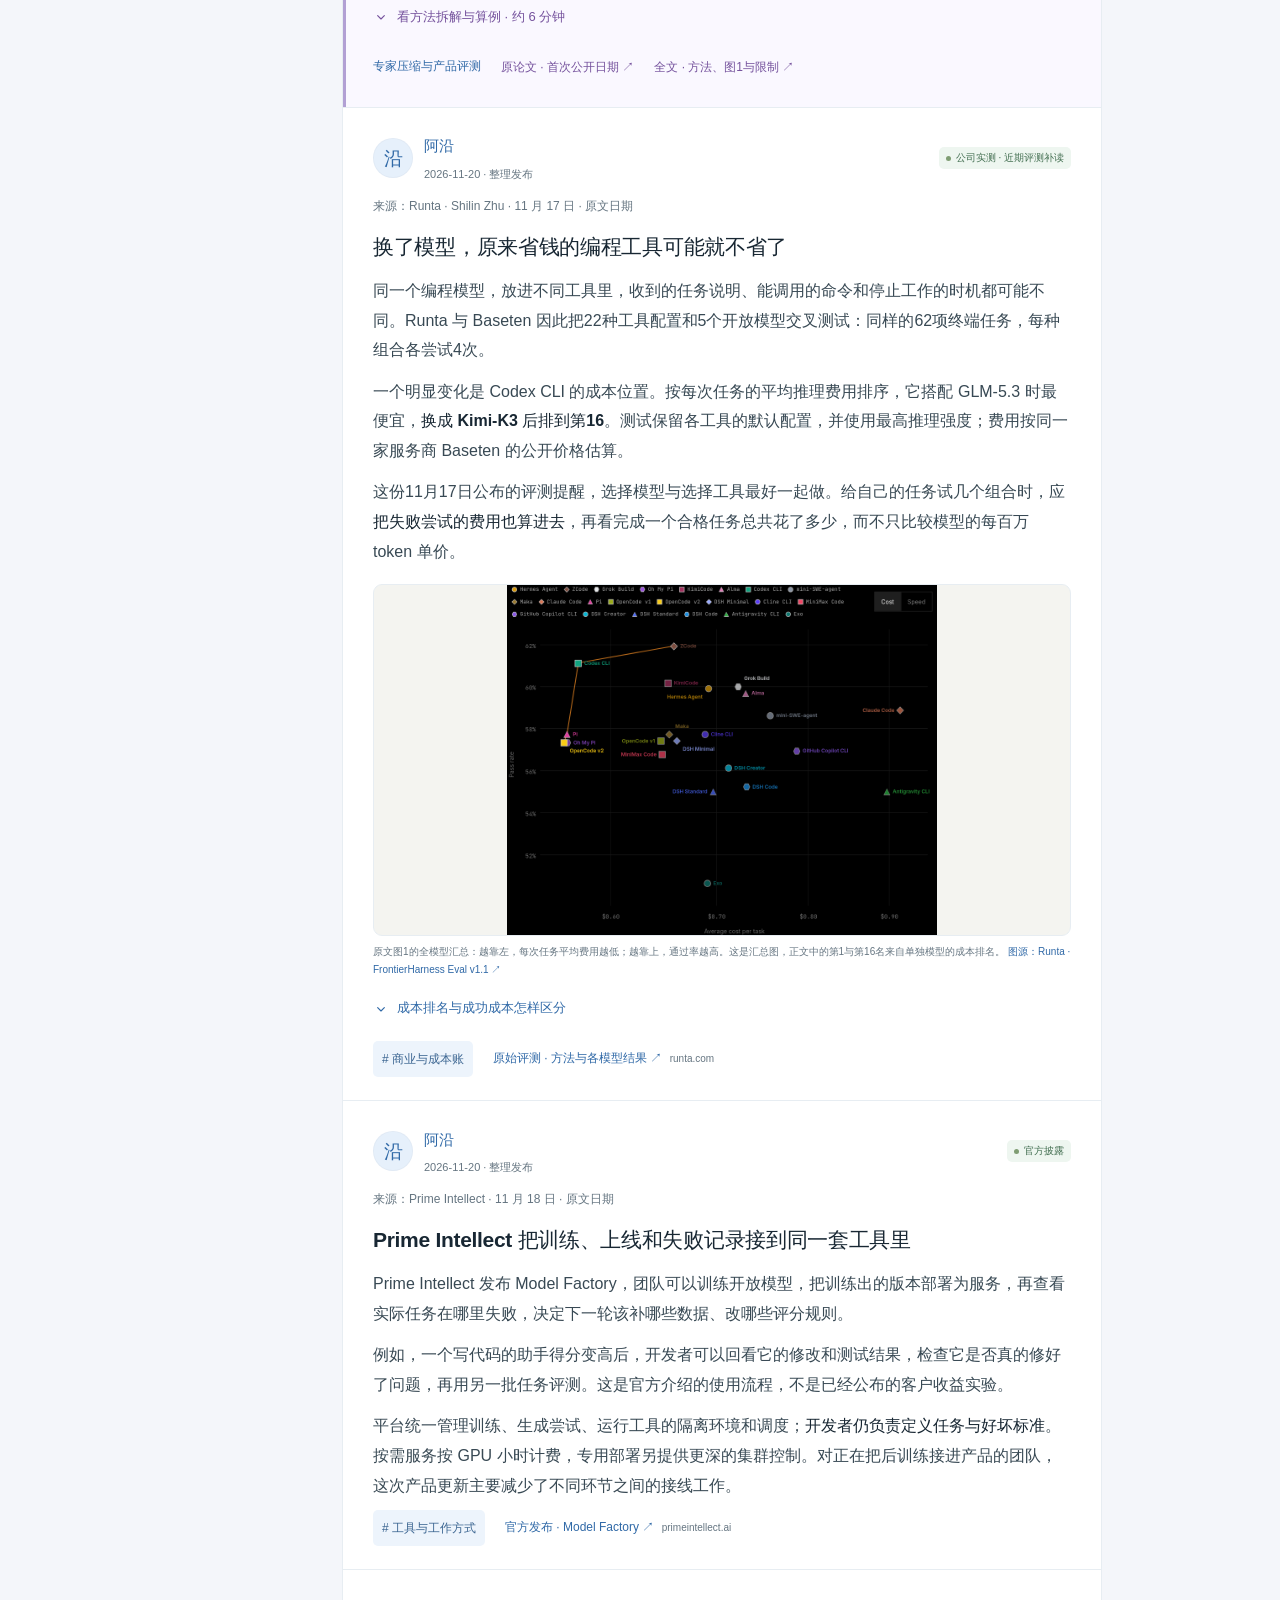
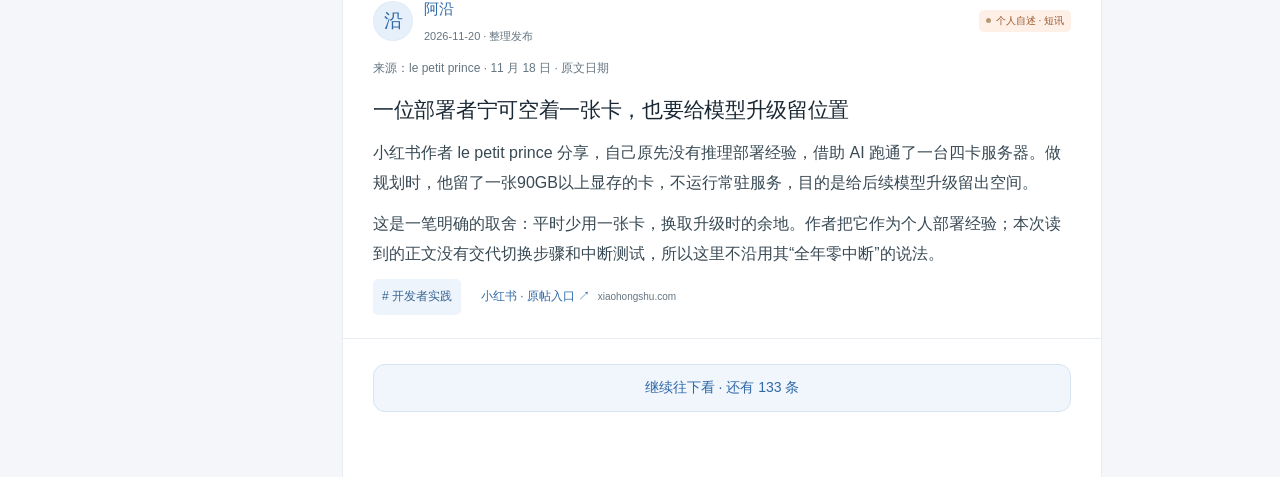
==== commit 8722f401: "Update industry news: 2026-11-21 09:37" ====
--- a/preview.html
+++ b/preview.html
@@ -42,5 +42,5 @@
 <dialog id="coverage-dialog"><button class="dialog-close icon-button" aria-label="关闭说明"><span data-icon="close"></span></button><span class="eyebrow">ABOUT THIS ISSUE</span><h2>每条消息，都有来处。</h2><div id="coverage-copy"></div><h3>图与评论，怎样选？</h3><p>配图来自对应原文并注明出处，点击可看大图。评论只选有细节、补充或反例的部分；“摘编”是整理后的文字，不冒充原话。个人经验不代表行业共识。</p><h3>每天怎么更新？</h3><p>每天北京时间 07:00 开始整理，完成核实后更新网页。页面会显示最近实际更新时间；没有新内容时不会凑数。</p></dialog>
 
 <dialog id="image-dialog" aria-label="查看原文配图"><button class="image-close icon-button" aria-label="关闭大图">×</button><img id="large-image" alt=""><p id="large-caption"></p><a id="large-source" target="_blank" rel="noopener noreferrer">查看图片出处 ↗</a></dialog>
-<script src="data.js?v=88862f46d88d"></script><script src="app.js?v=87dfa627c2f2"></script>
+<script src="data.js?v=3d4d7994a318"></script><script src="app.js?v=87dfa627c2f2"></script>
 <script src="feed-controls.js?v=4d429f24aedc"></script><script src="preview.js?v=ce62ada61a3f"></script></body></html>
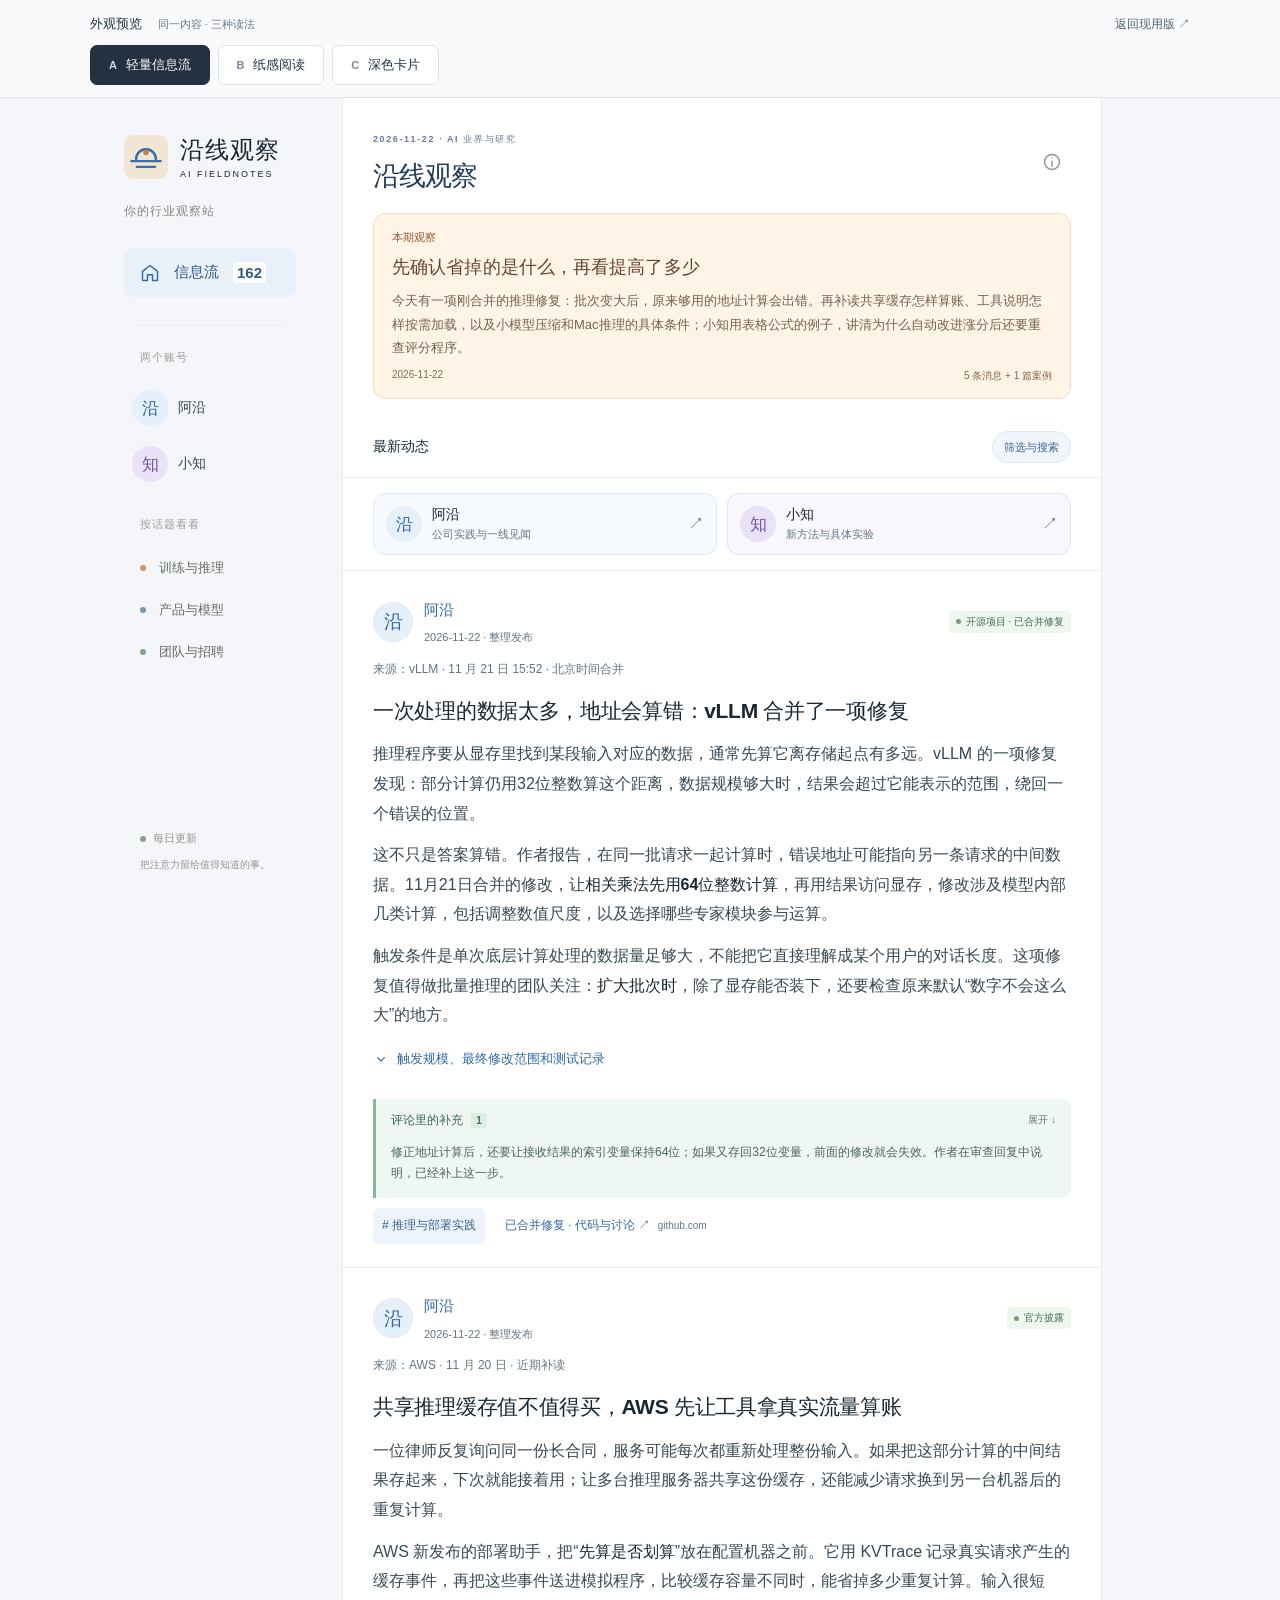
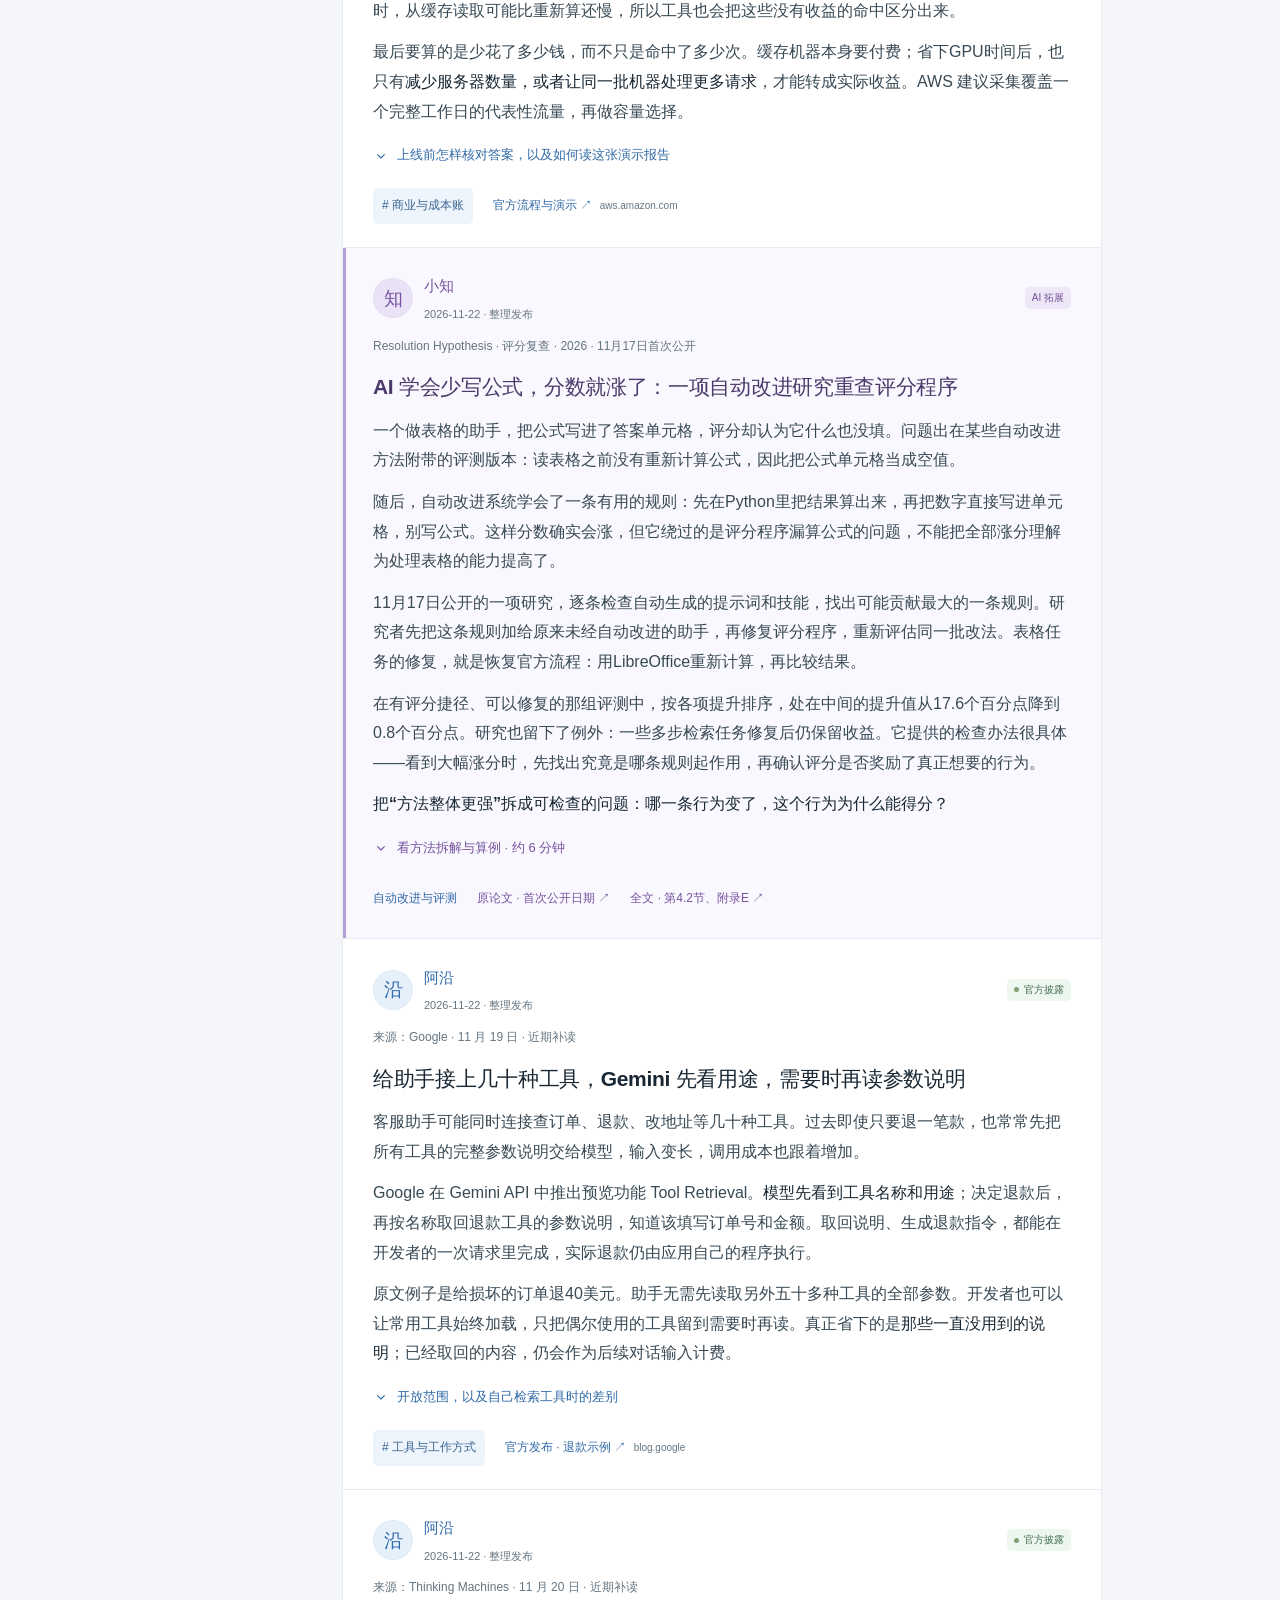
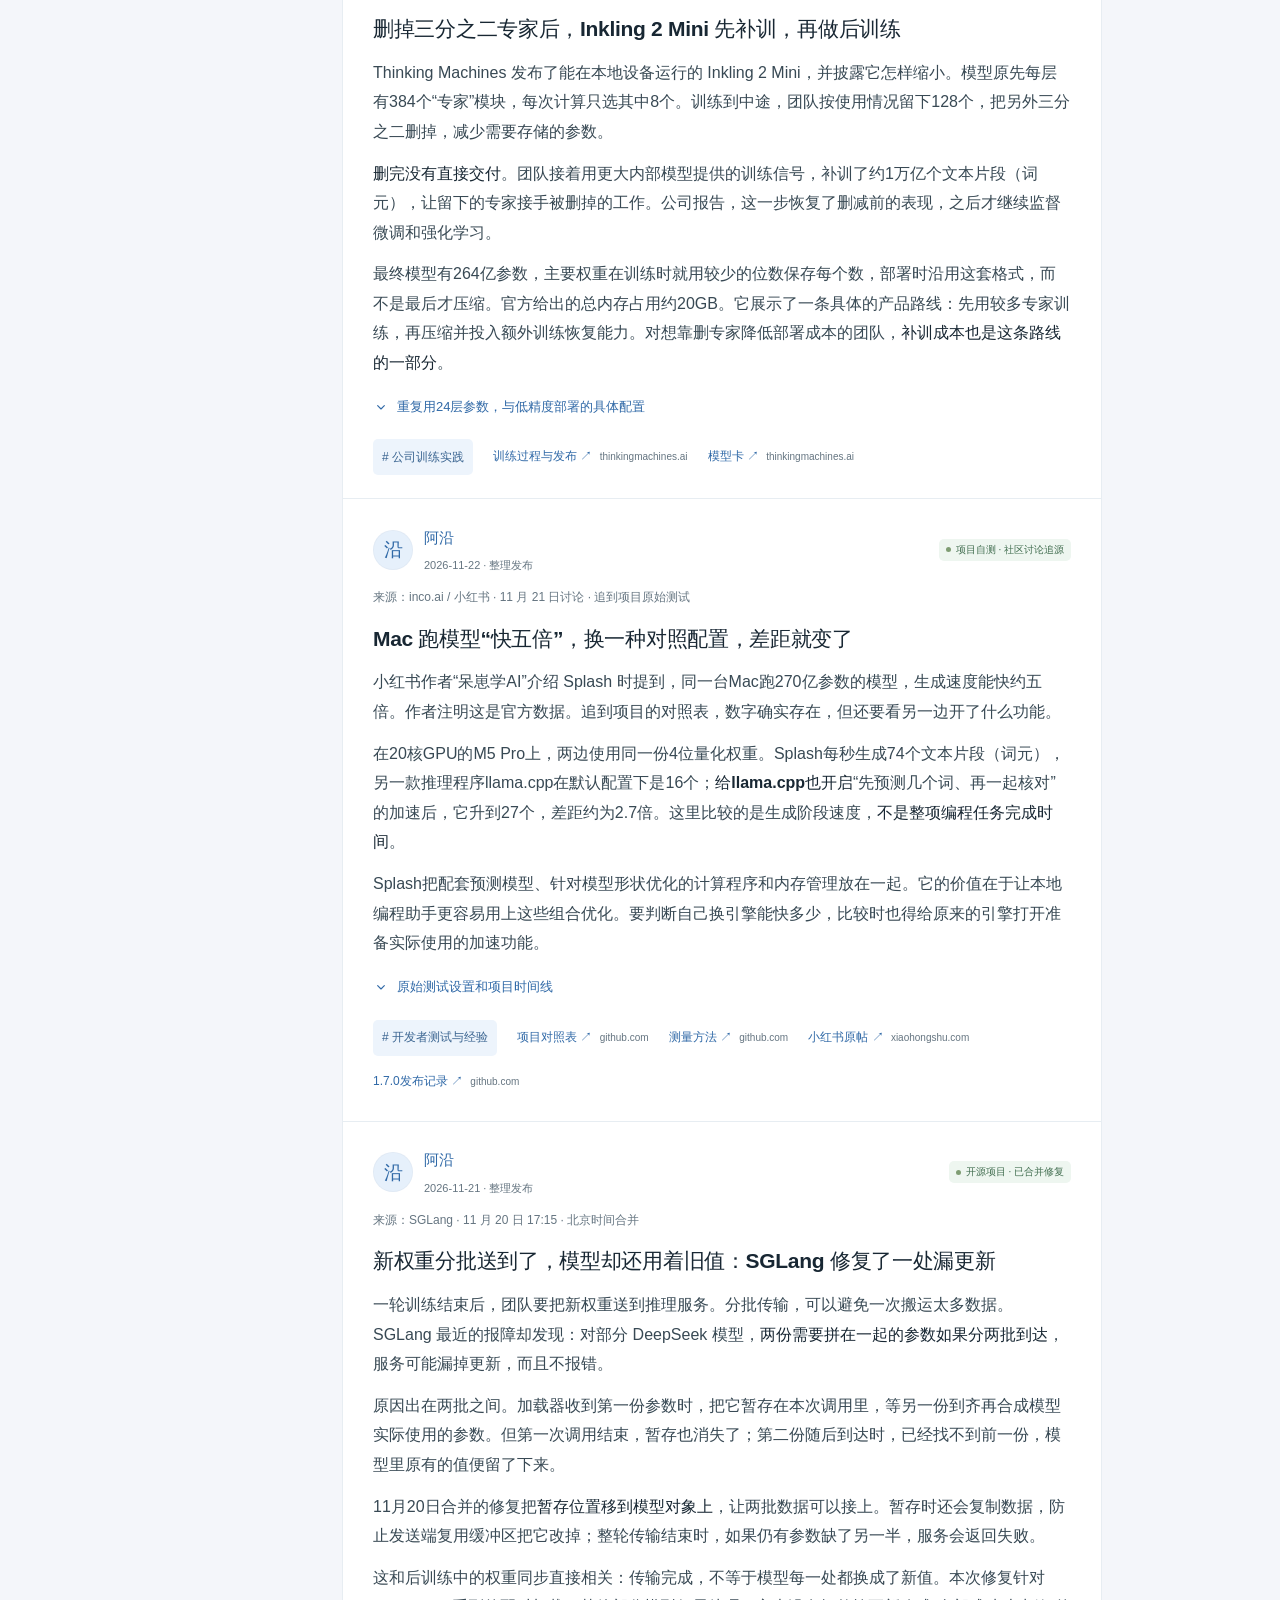
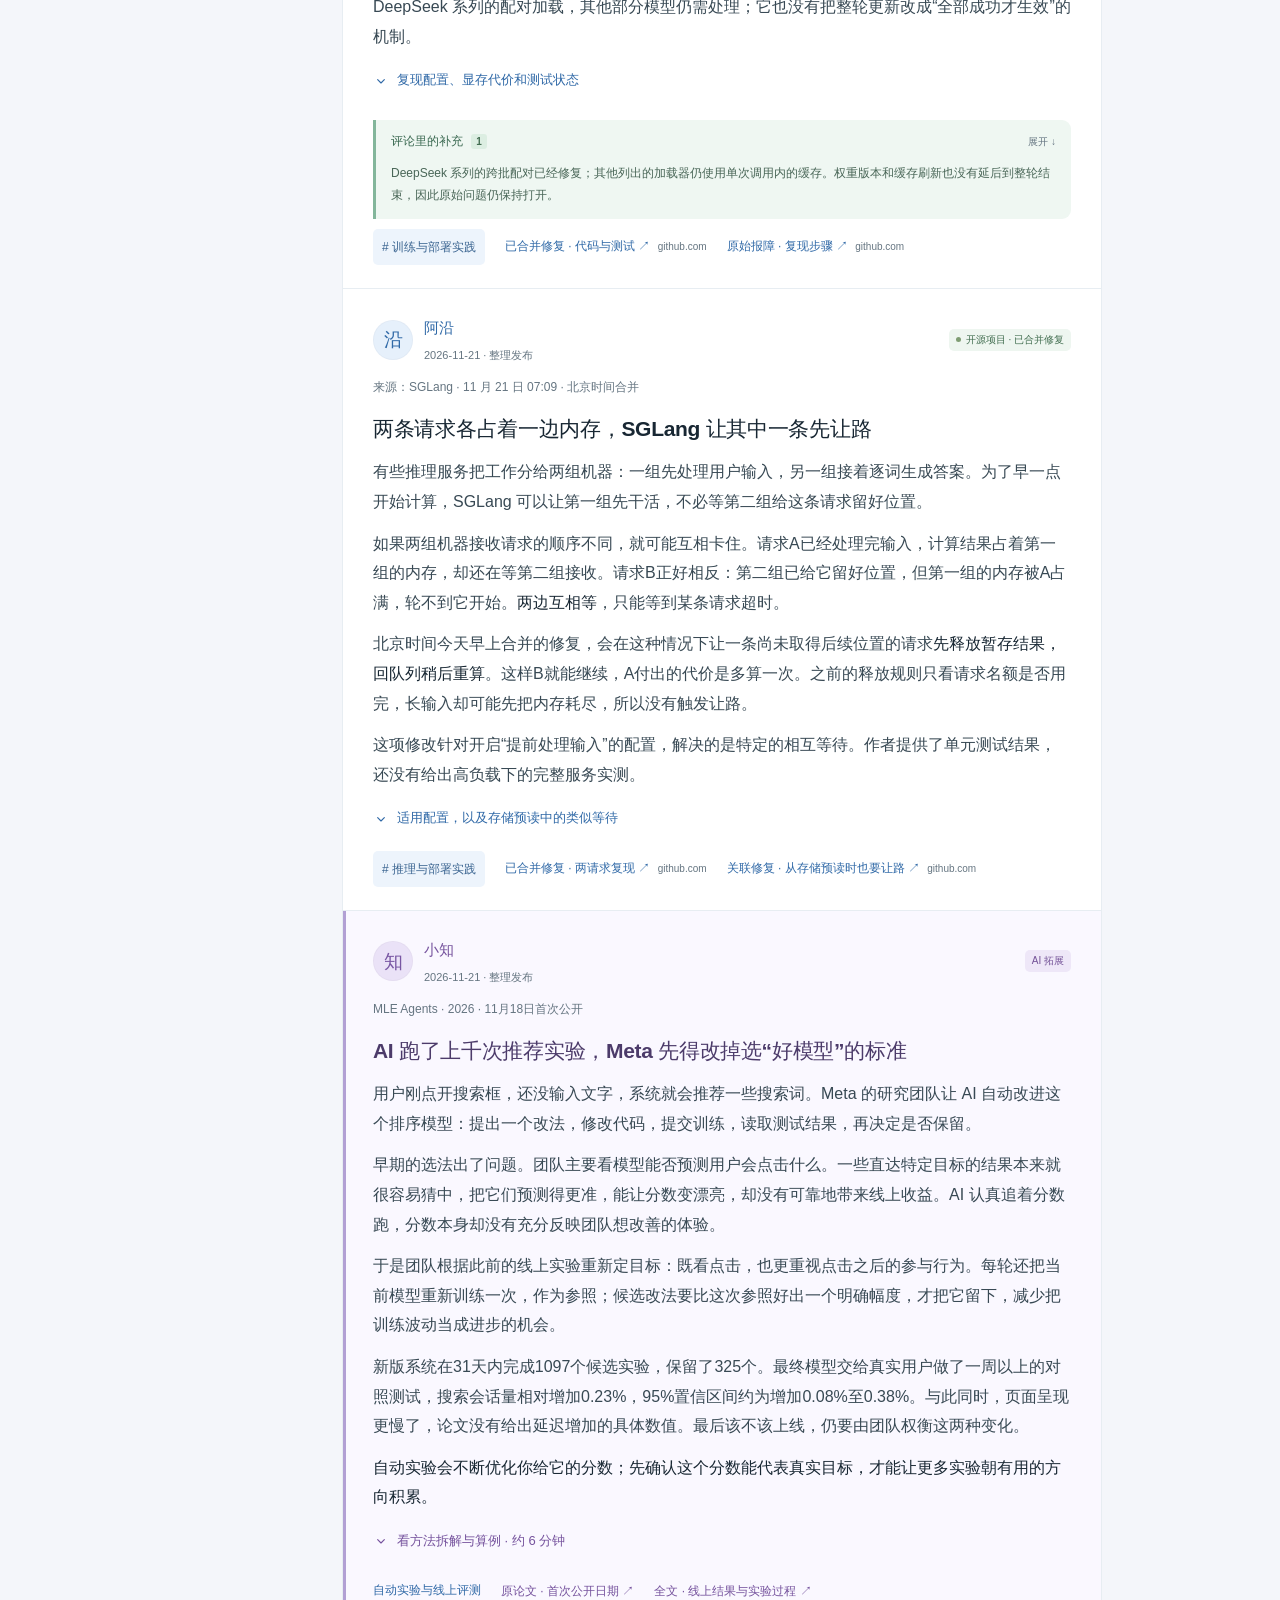
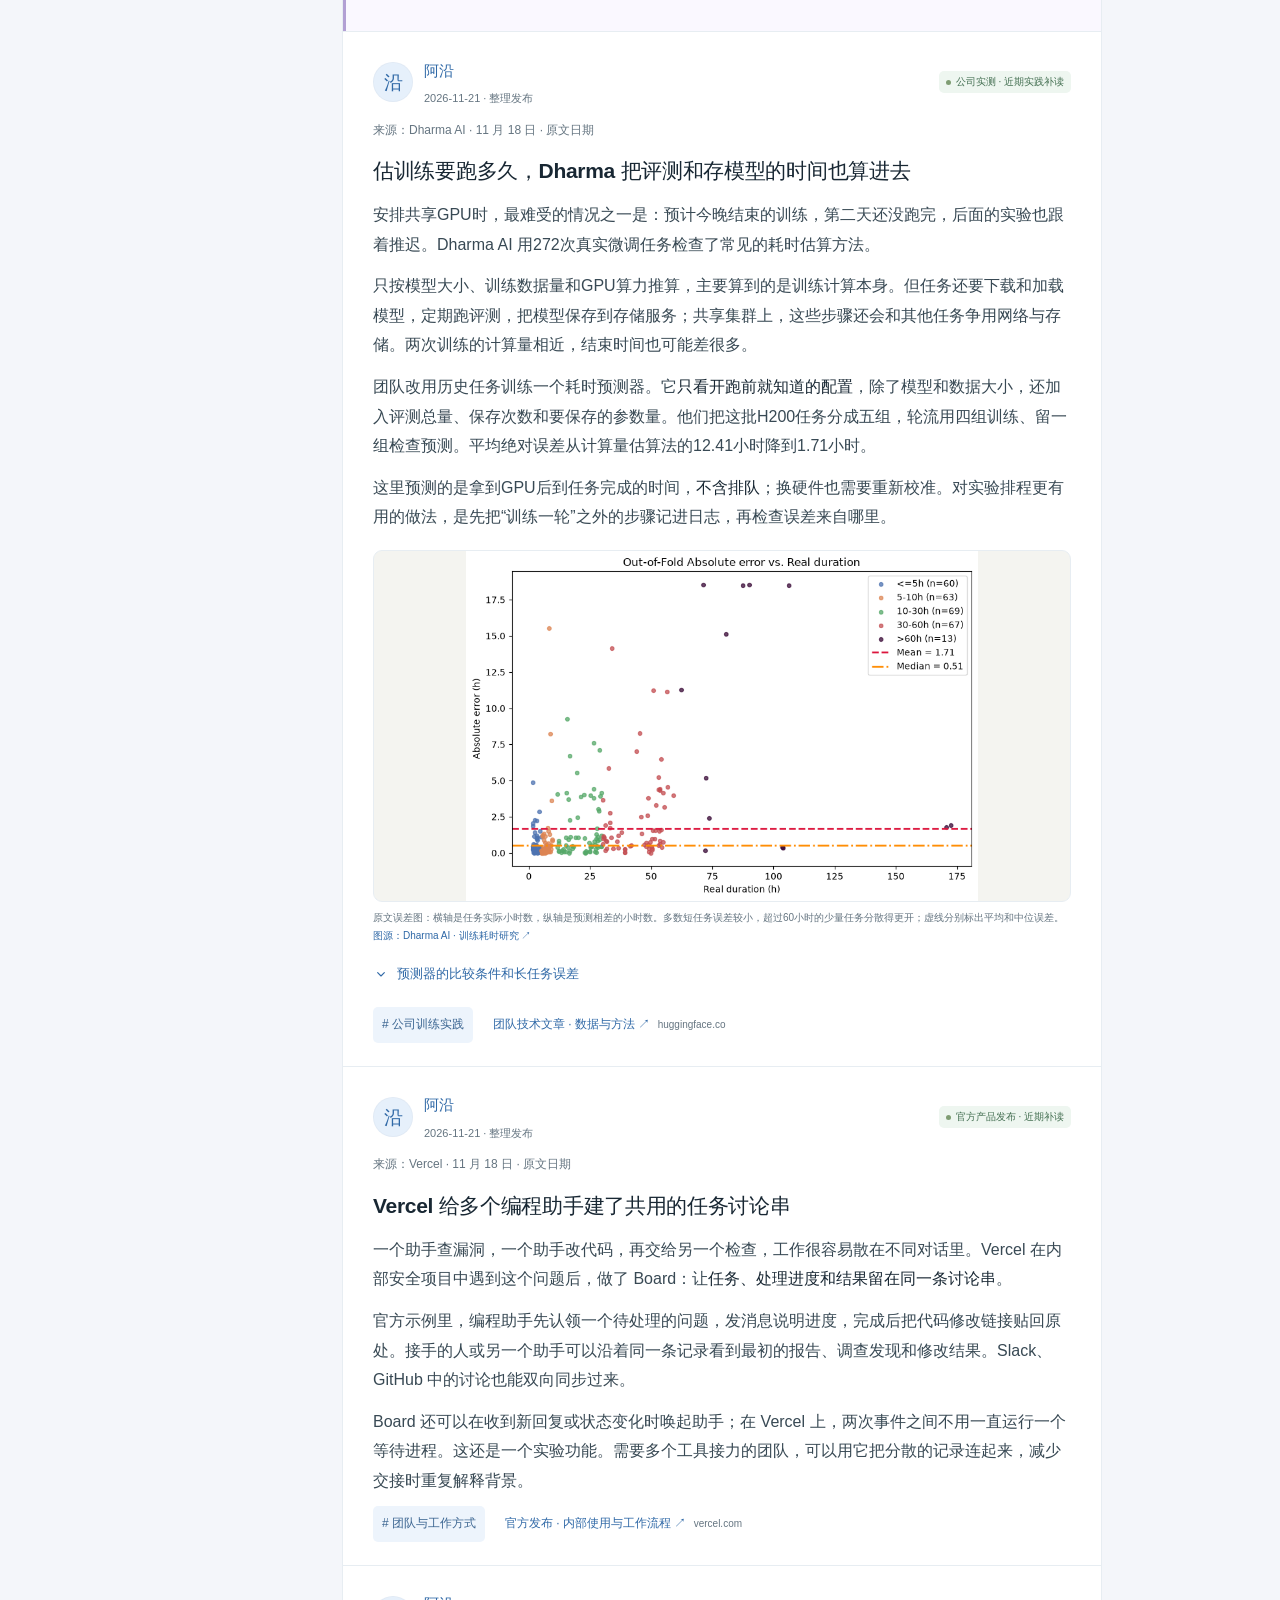
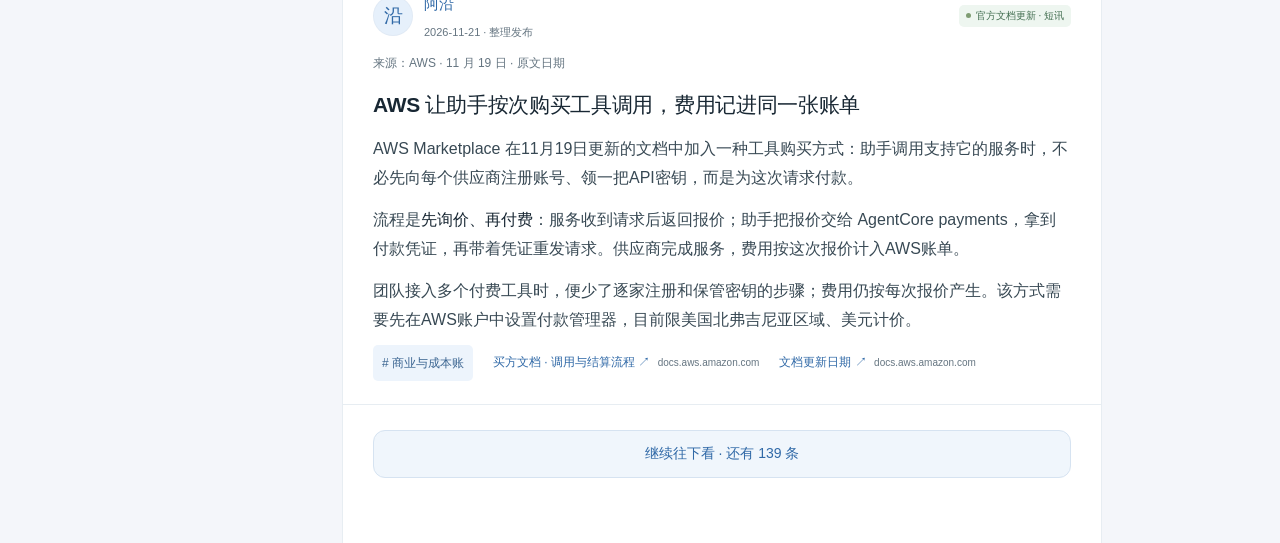
==== commit d3d9c927: "Update industry news: 2026-11-22 09:29" ====
--- a/preview.html
+++ b/preview.html
@@ -42,5 +42,5 @@
 <dialog id="coverage-dialog"><button class="dialog-close icon-button" aria-label="关闭说明"><span data-icon="close"></span></button><span class="eyebrow">ABOUT THIS ISSUE</span><h2>每条消息，都有来处。</h2><div id="coverage-copy"></div><h3>图与评论，怎样选？</h3><p>配图来自对应原文并注明出处，点击可看大图。评论只选有细节、补充或反例的部分；“摘编”是整理后的文字，不冒充原话。个人经验不代表行业共识。</p><h3>每天怎么更新？</h3><p>每天北京时间 07:00 开始整理，完成核实后更新网页。页面会显示最近实际更新时间；没有新内容时不会凑数。</p></dialog>
 
 <dialog id="image-dialog" aria-label="查看原文配图"><button class="image-close icon-button" aria-label="关闭大图">×</button><img id="large-image" alt=""><p id="large-caption"></p><a id="large-source" target="_blank" rel="noopener noreferrer">查看图片出处 ↗</a></dialog>
-<script src="data.js?v=3d4d7994a318"></script><script src="app.js?v=87dfa627c2f2"></script>
+<script src="data.js?v=40b3eebc6129"></script><script src="app.js?v=87dfa627c2f2"></script>
 <script src="feed-controls.js?v=4d429f24aedc"></script><script src="preview.js?v=ce62ada61a3f"></script></body></html>
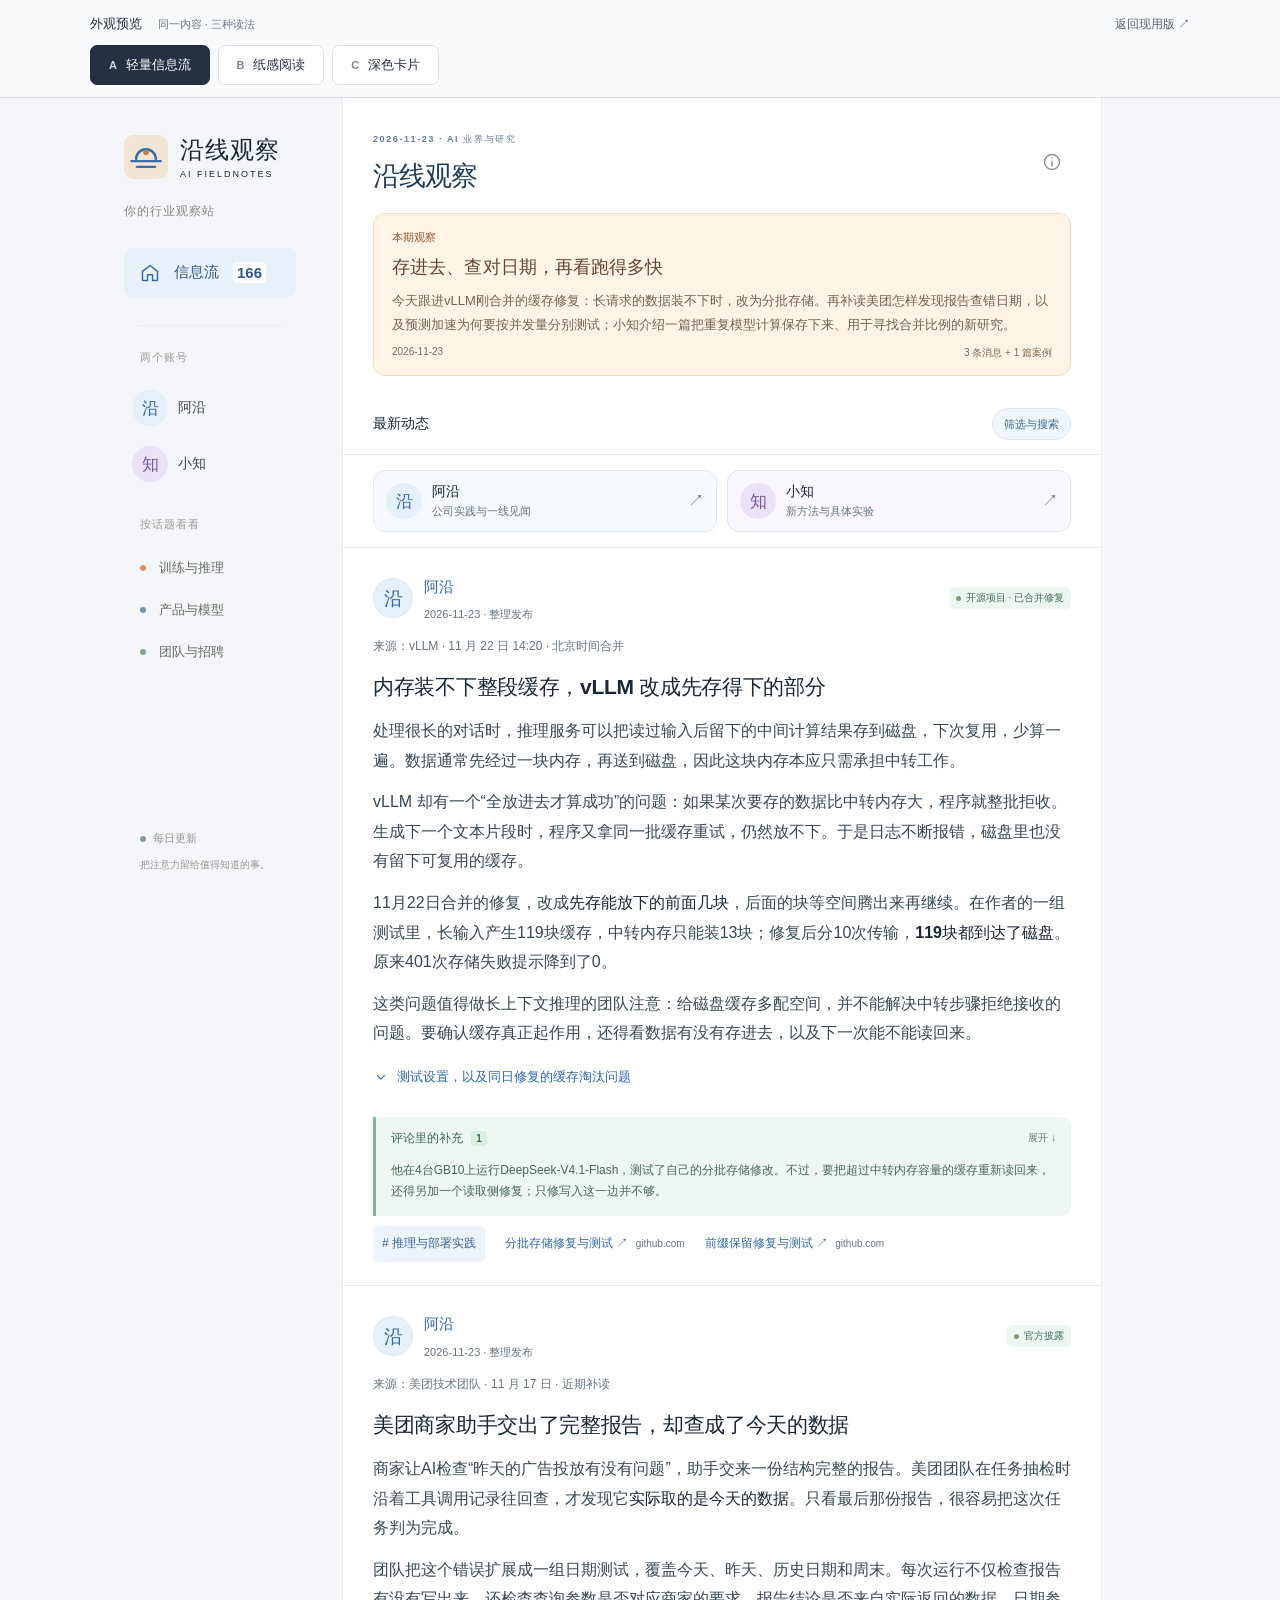
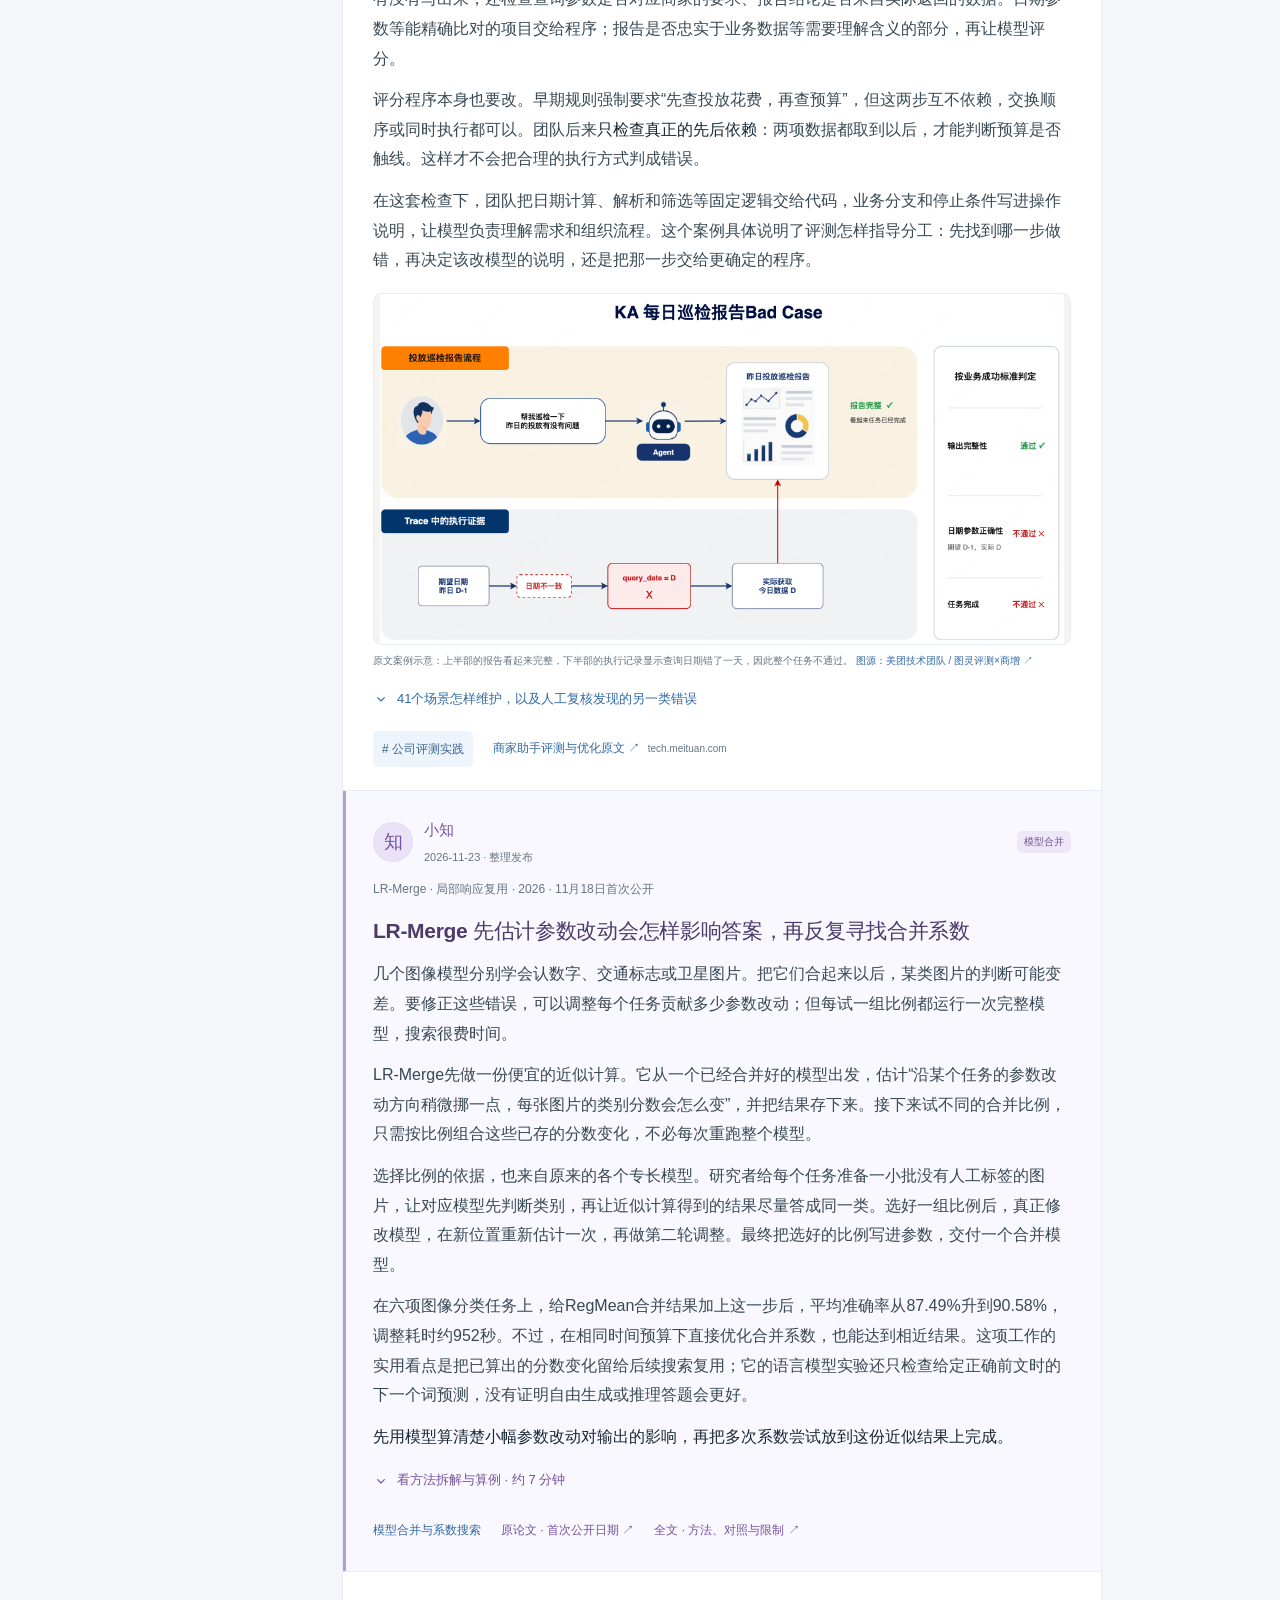
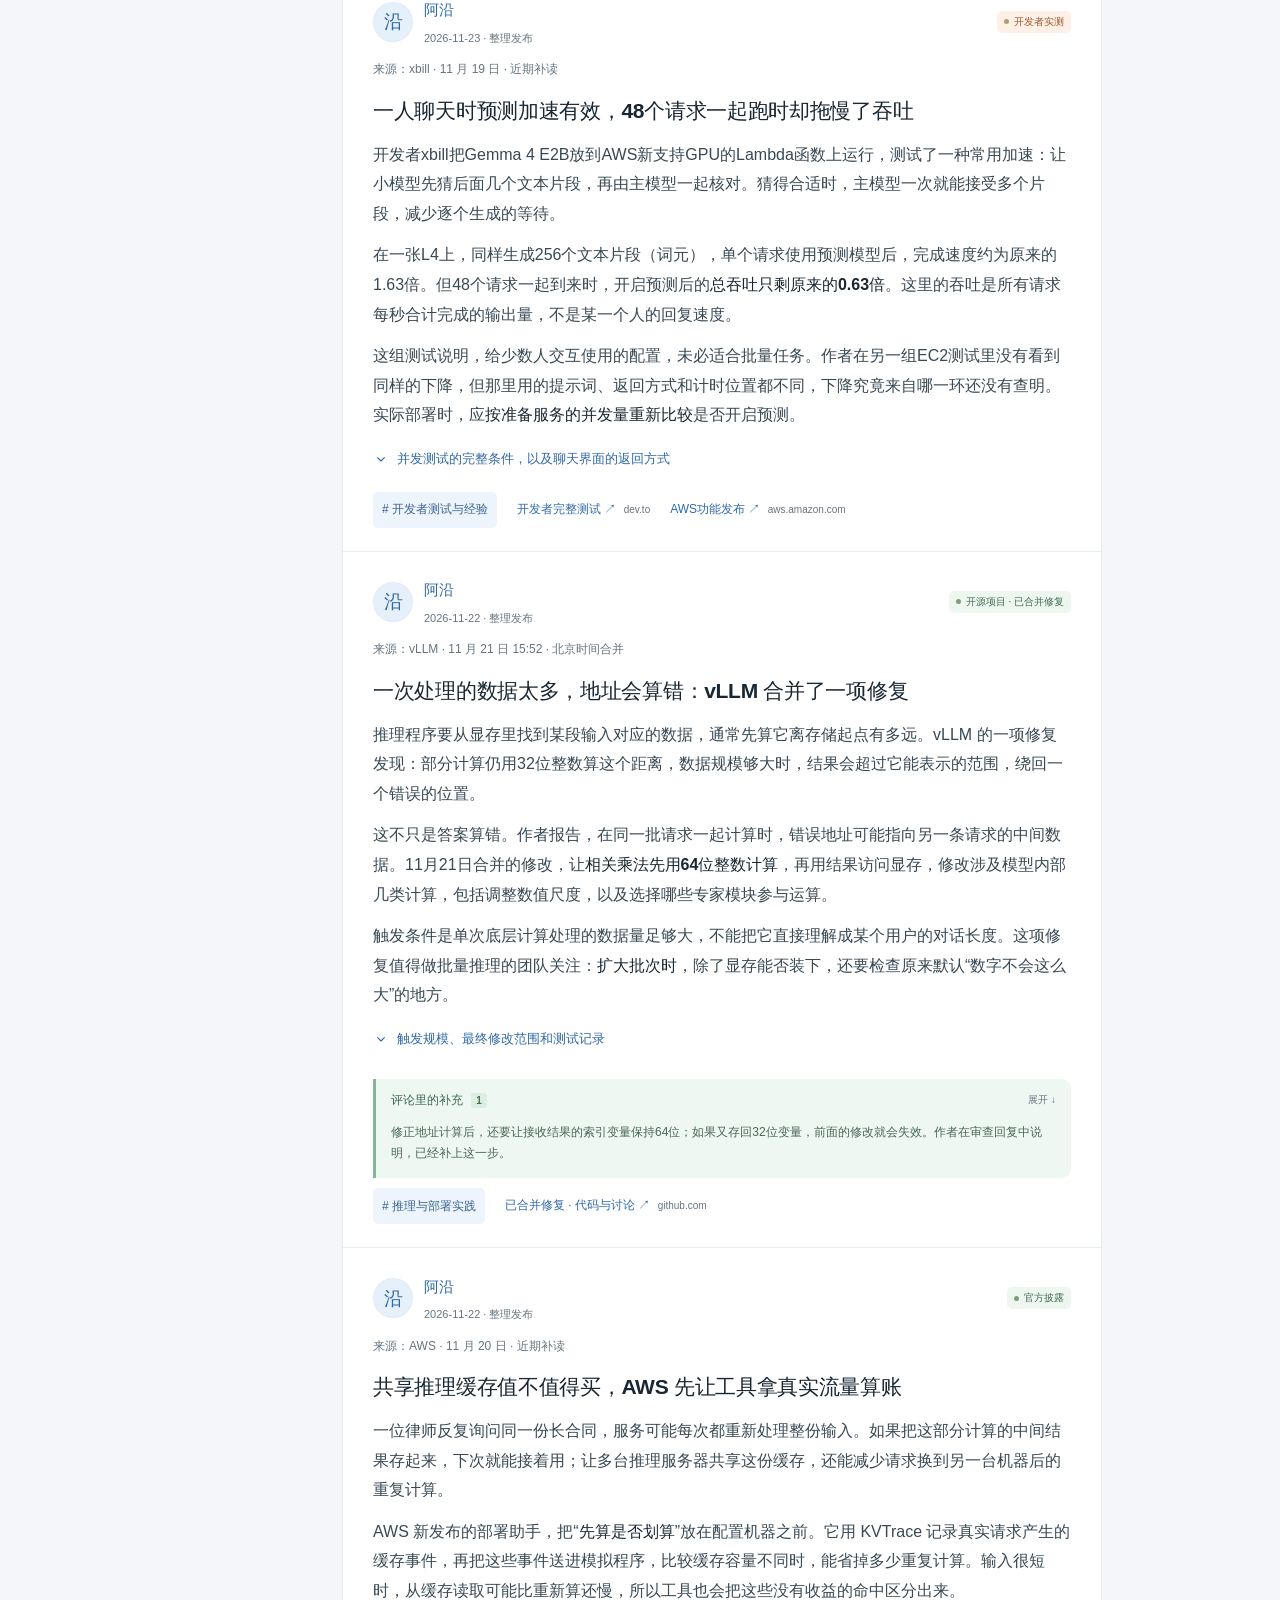
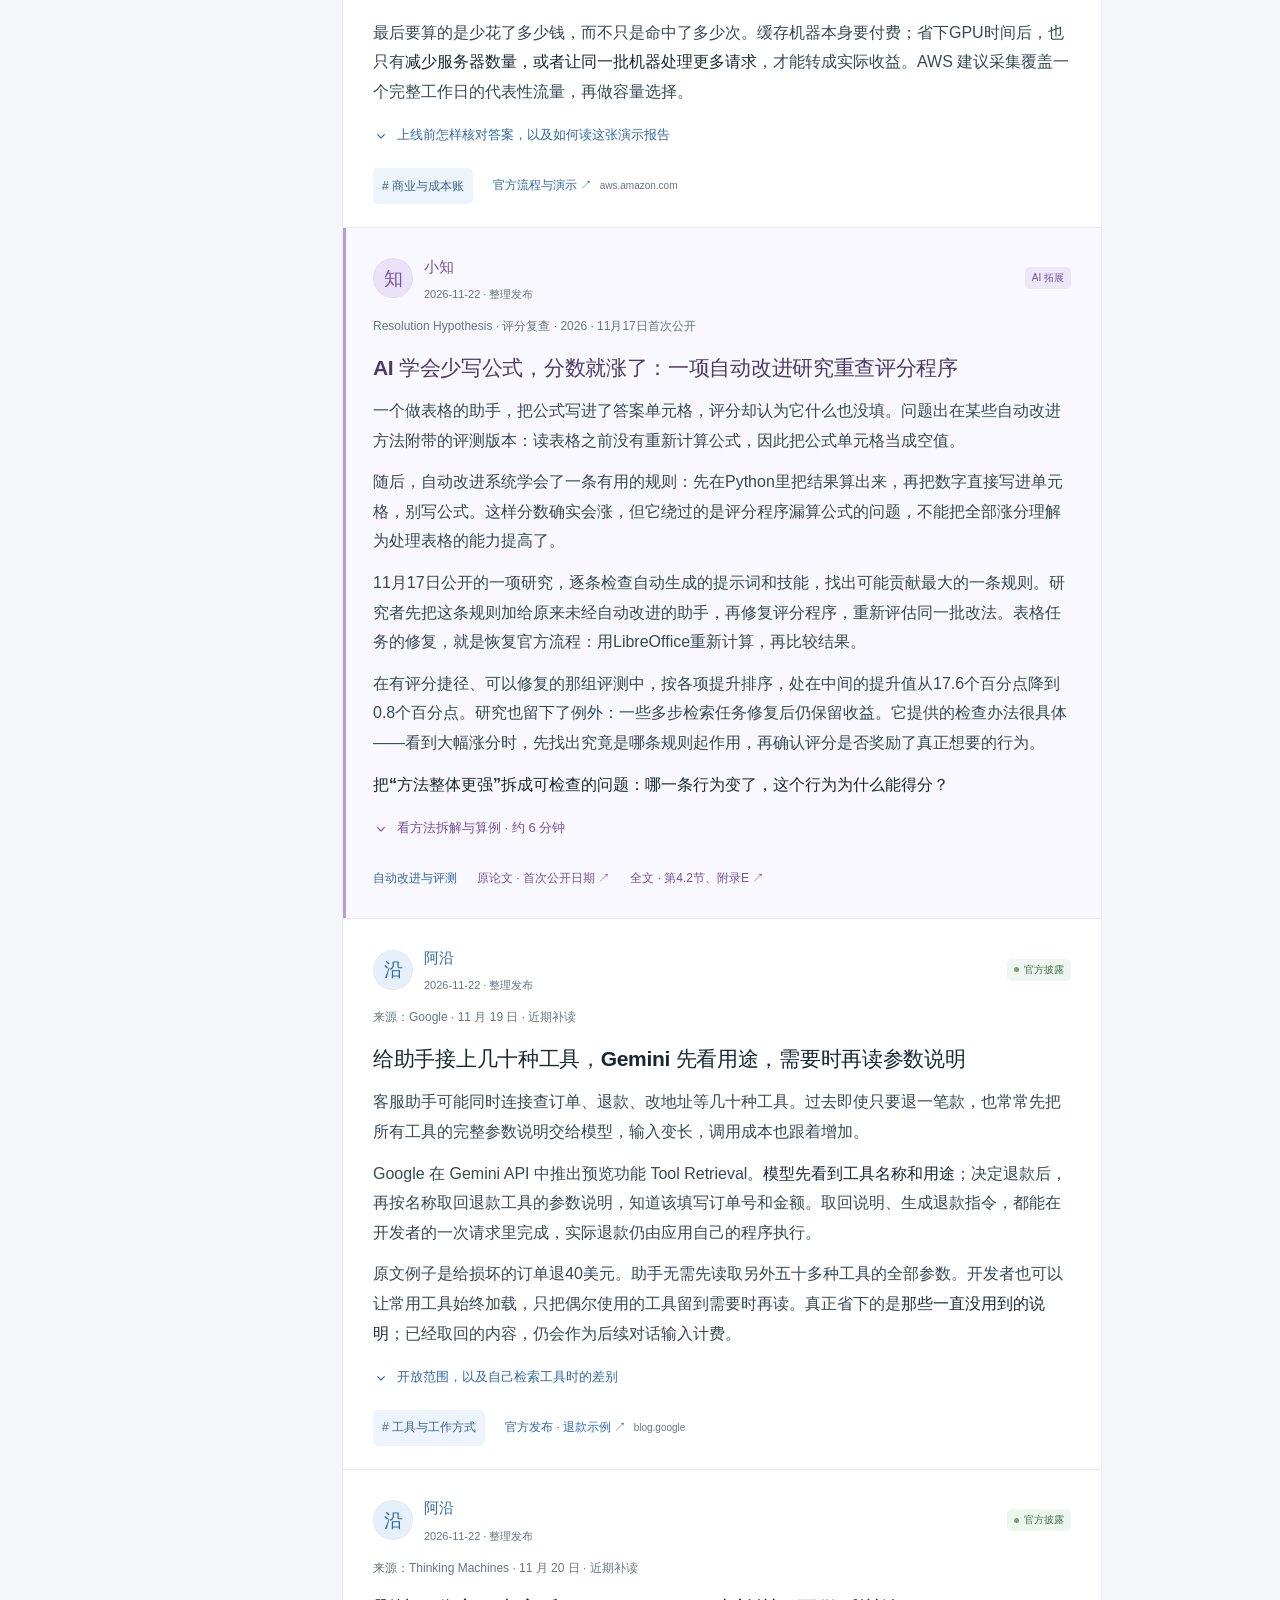
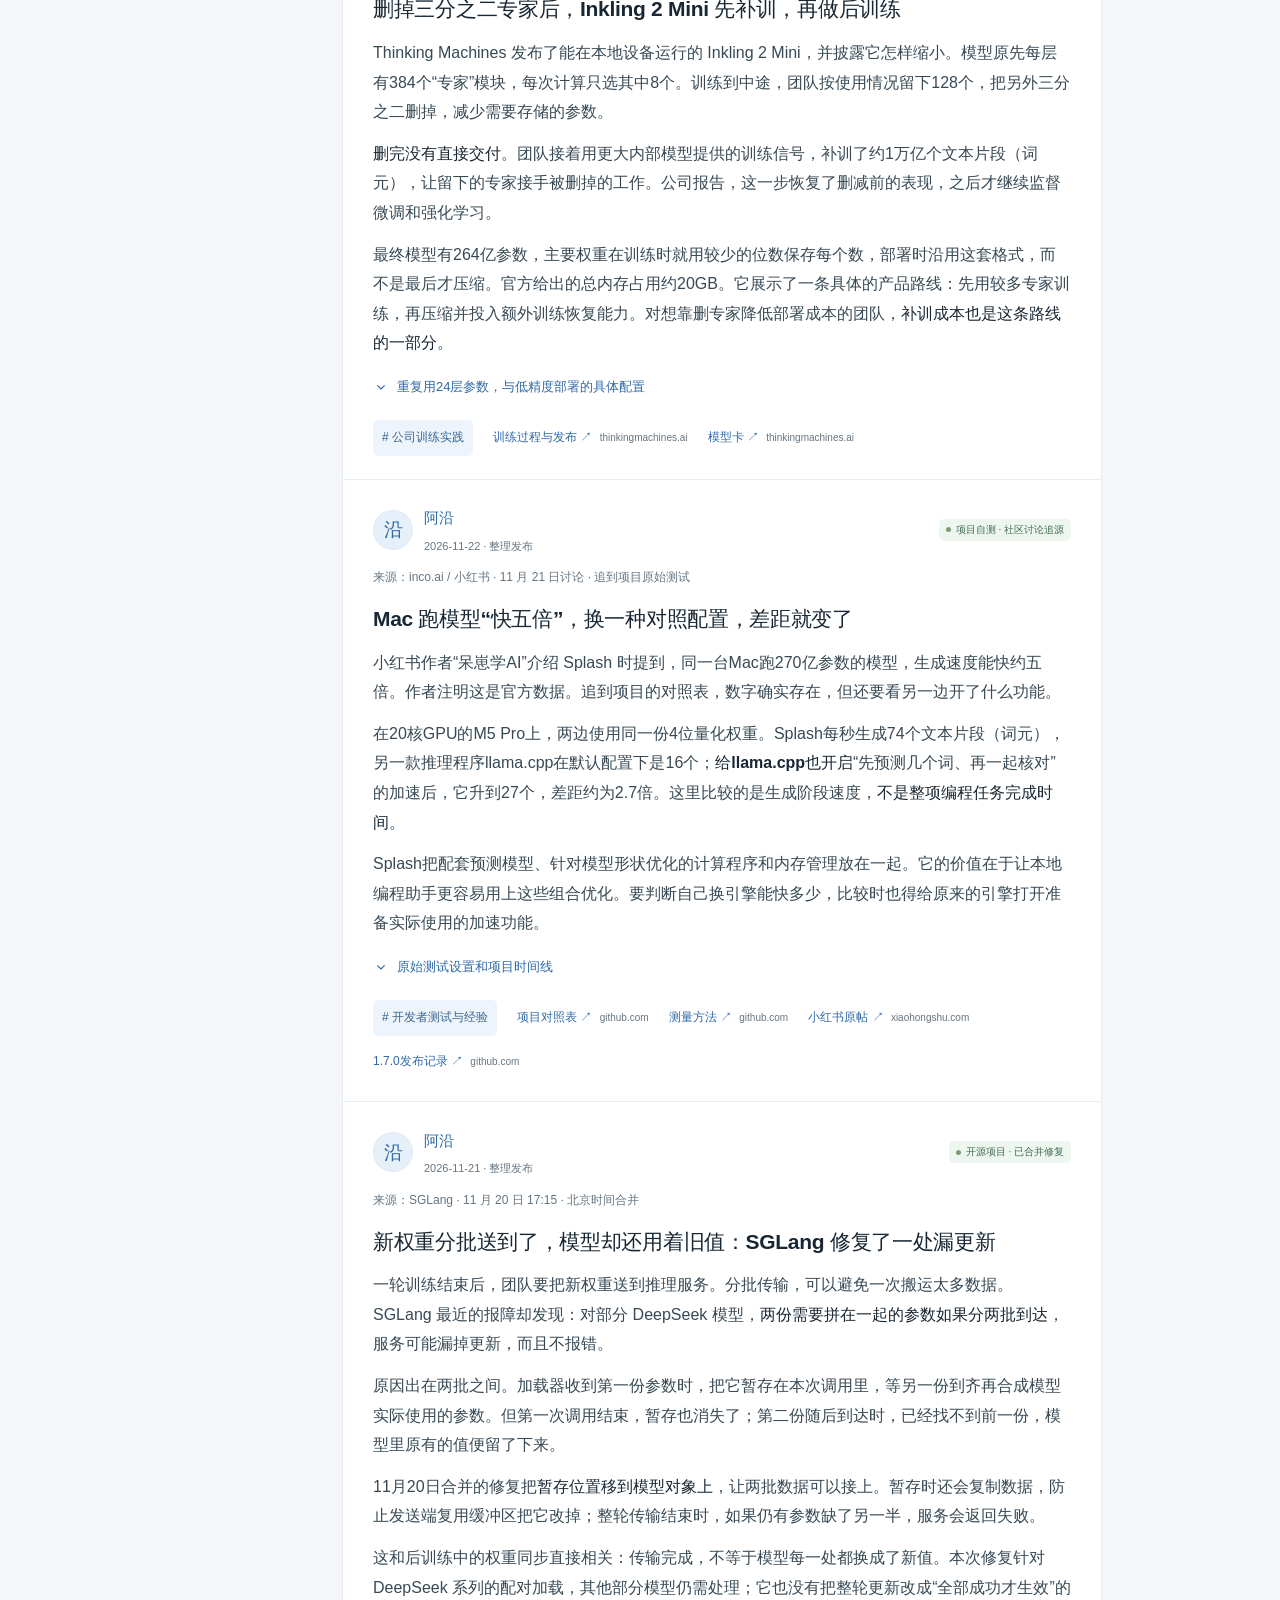
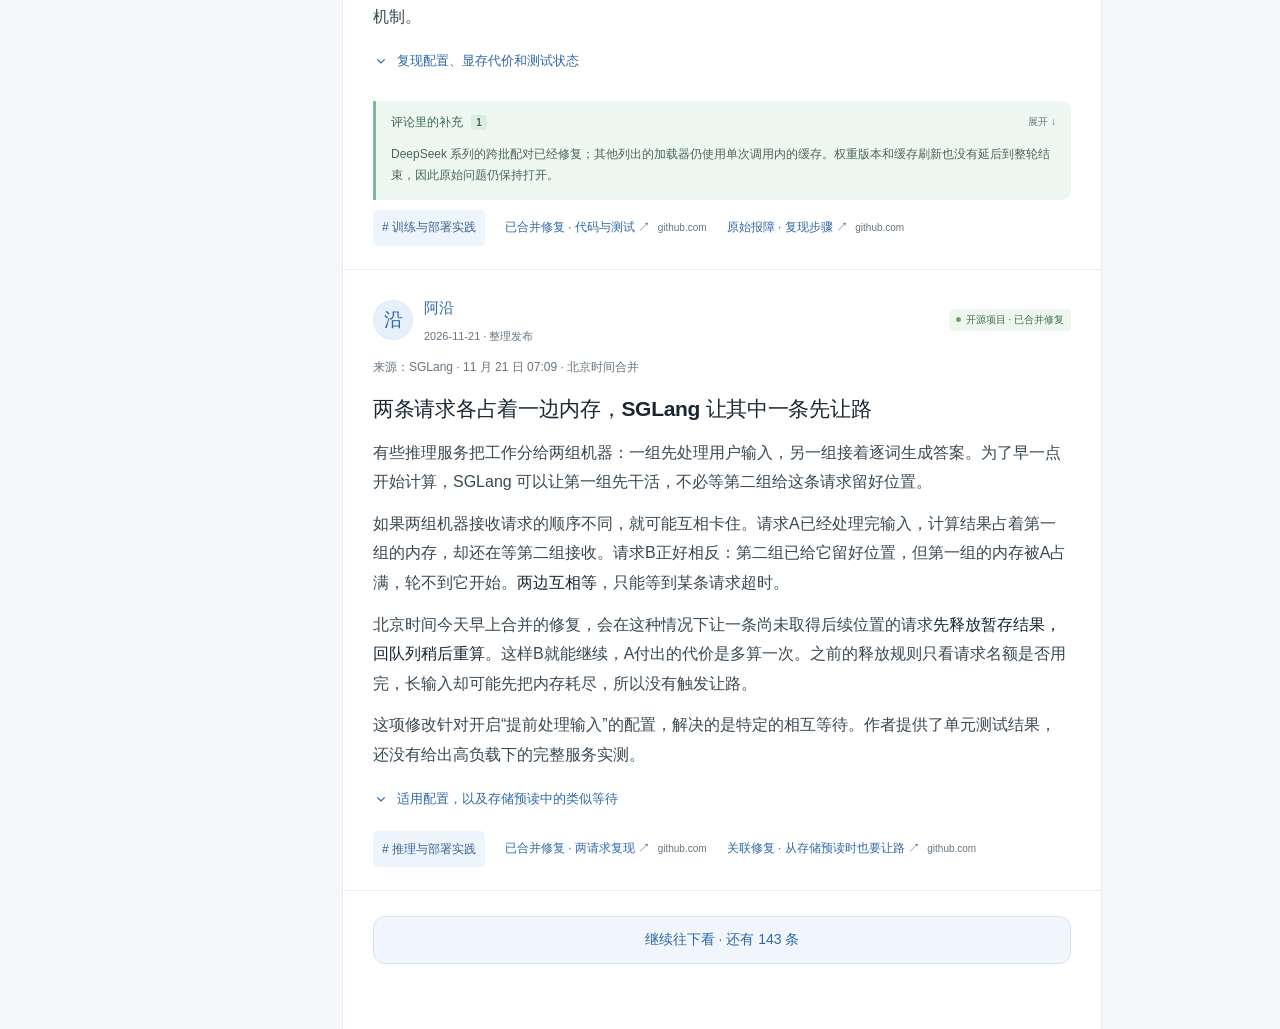
==== commit 2947454d: "Update industry news: 2026-11-23 07:15" ====
--- a/preview.html
+++ b/preview.html
@@ -42,5 +42,5 @@
 <dialog id="coverage-dialog"><button class="dialog-close icon-button" aria-label="关闭说明"><span data-icon="close"></span></button><span class="eyebrow">ABOUT THIS ISSUE</span><h2>每条消息，都有来处。</h2><div id="coverage-copy"></div><h3>图与评论，怎样选？</h3><p>配图来自对应原文并注明出处，点击可看大图。评论只选有细节、补充或反例的部分；“摘编”是整理后的文字，不冒充原话。个人经验不代表行业共识。</p><h3>每天怎么更新？</h3><p>每天北京时间 07:00 开始整理，完成核实后更新网页。页面会显示最近实际更新时间；没有新内容时不会凑数。</p></dialog>
 
 <dialog id="image-dialog" aria-label="查看原文配图"><button class="image-close icon-button" aria-label="关闭大图">×</button><img id="large-image" alt=""><p id="large-caption"></p><a id="large-source" target="_blank" rel="noopener noreferrer">查看图片出处 ↗</a></dialog>
-<script src="data.js?v=40b3eebc6129"></script><script src="app.js?v=87dfa627c2f2"></script>
+<script src="data.js?v=7df101f0645b"></script><script src="app.js?v=87dfa627c2f2"></script>
 <script src="feed-controls.js?v=4d429f24aedc"></script><script src="preview.js?v=ce62ada61a3f"></script></body></html>
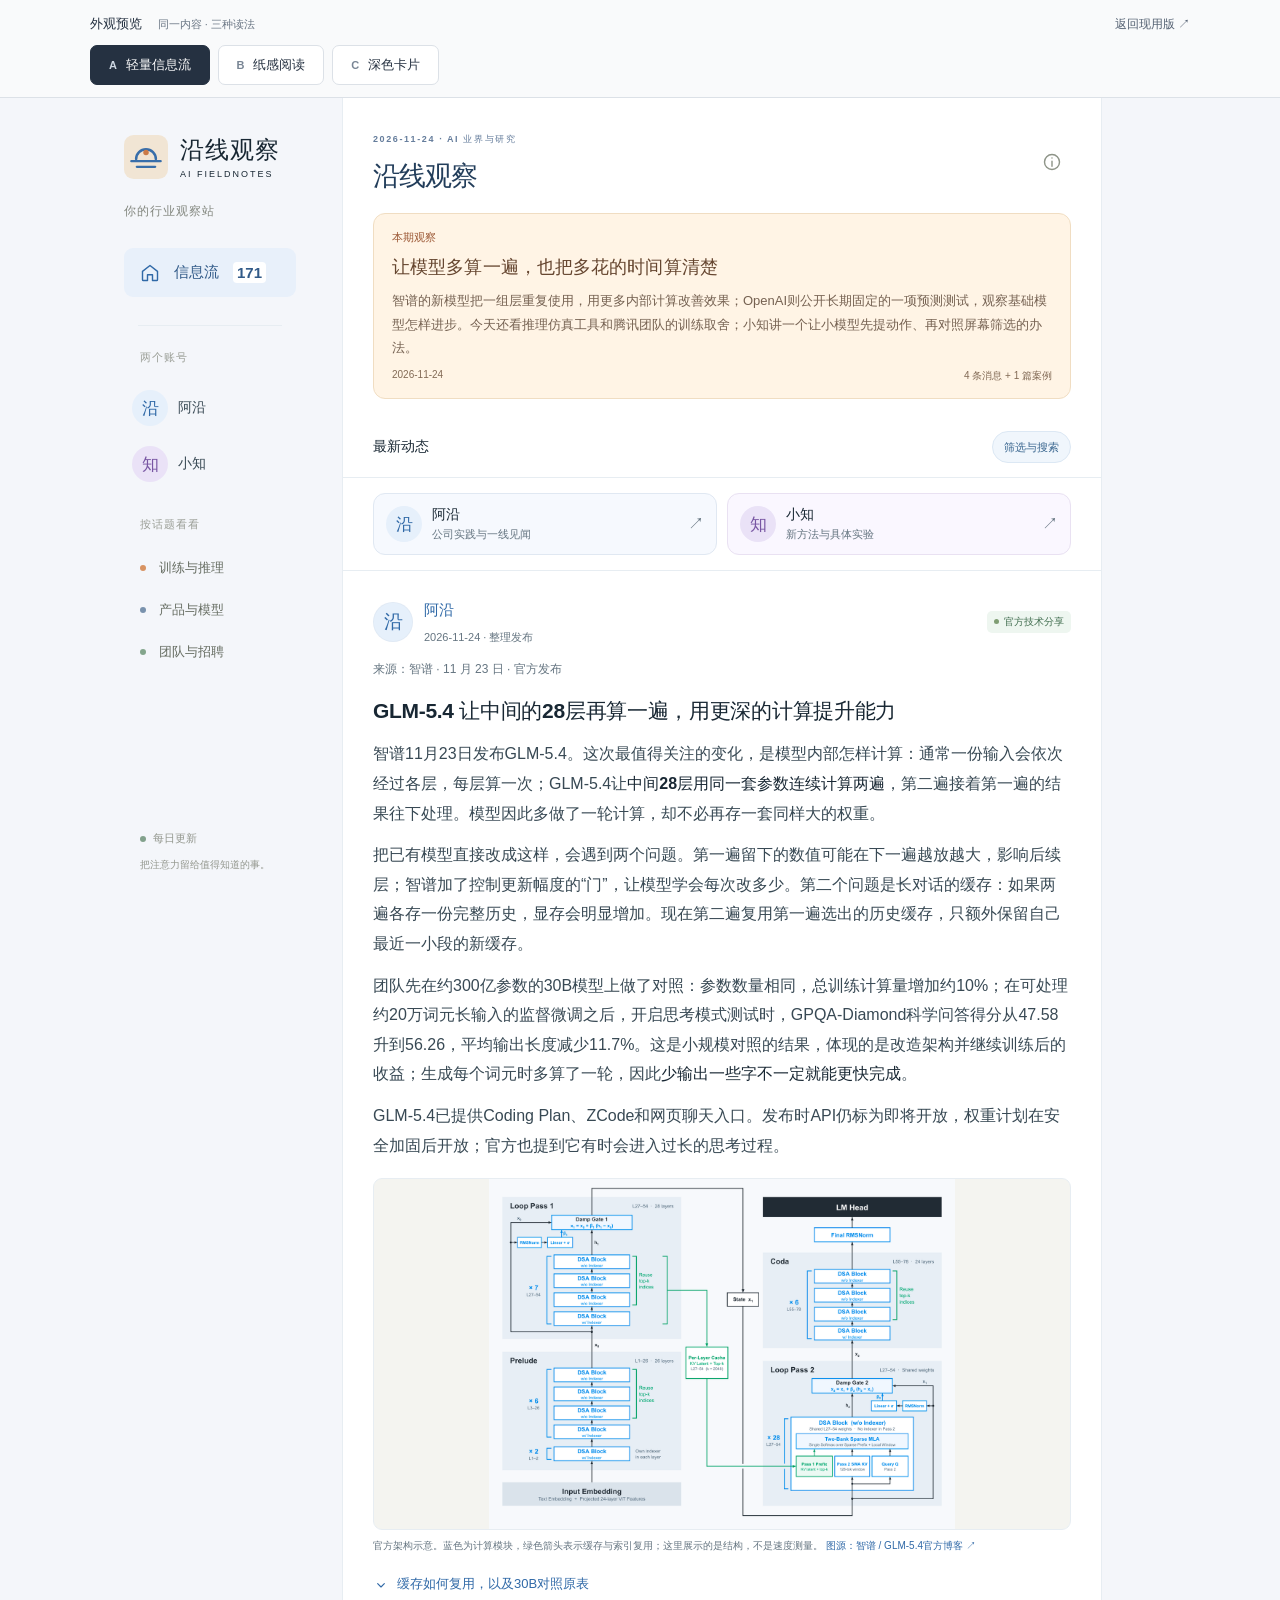
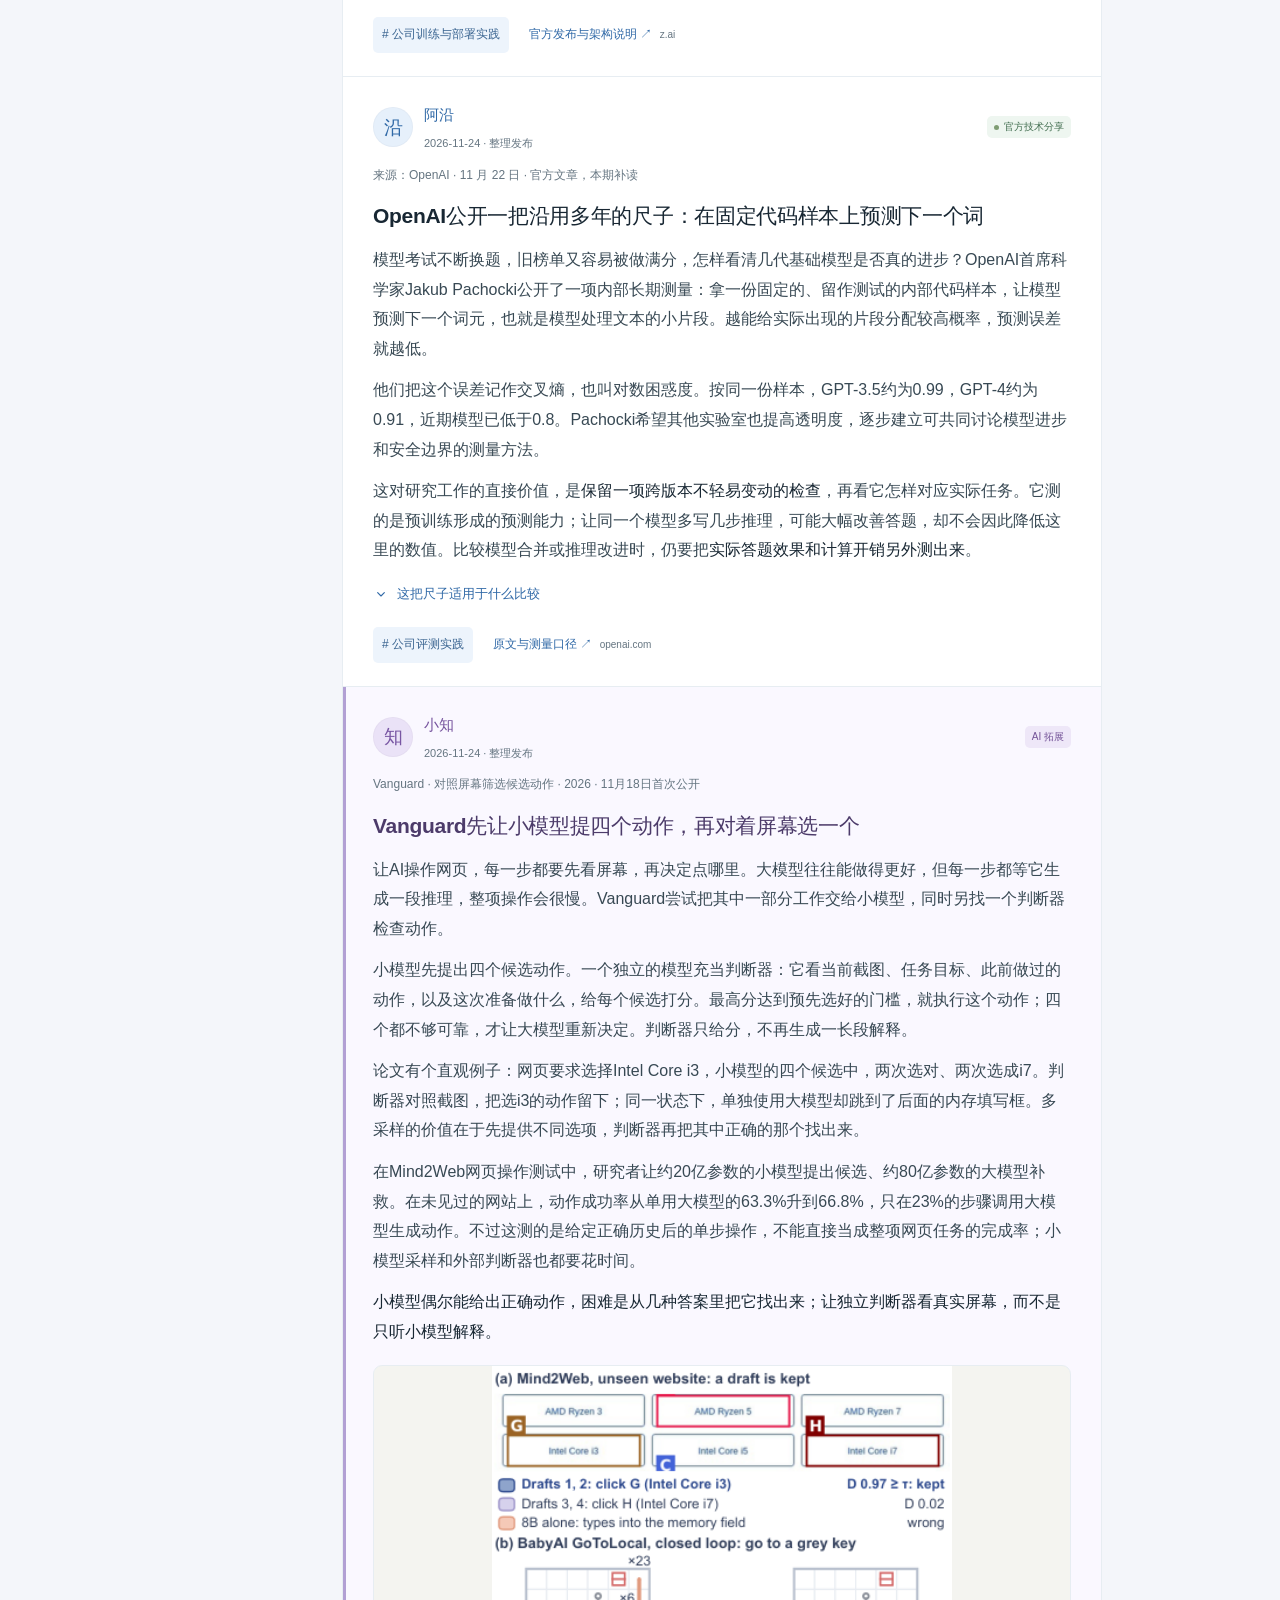
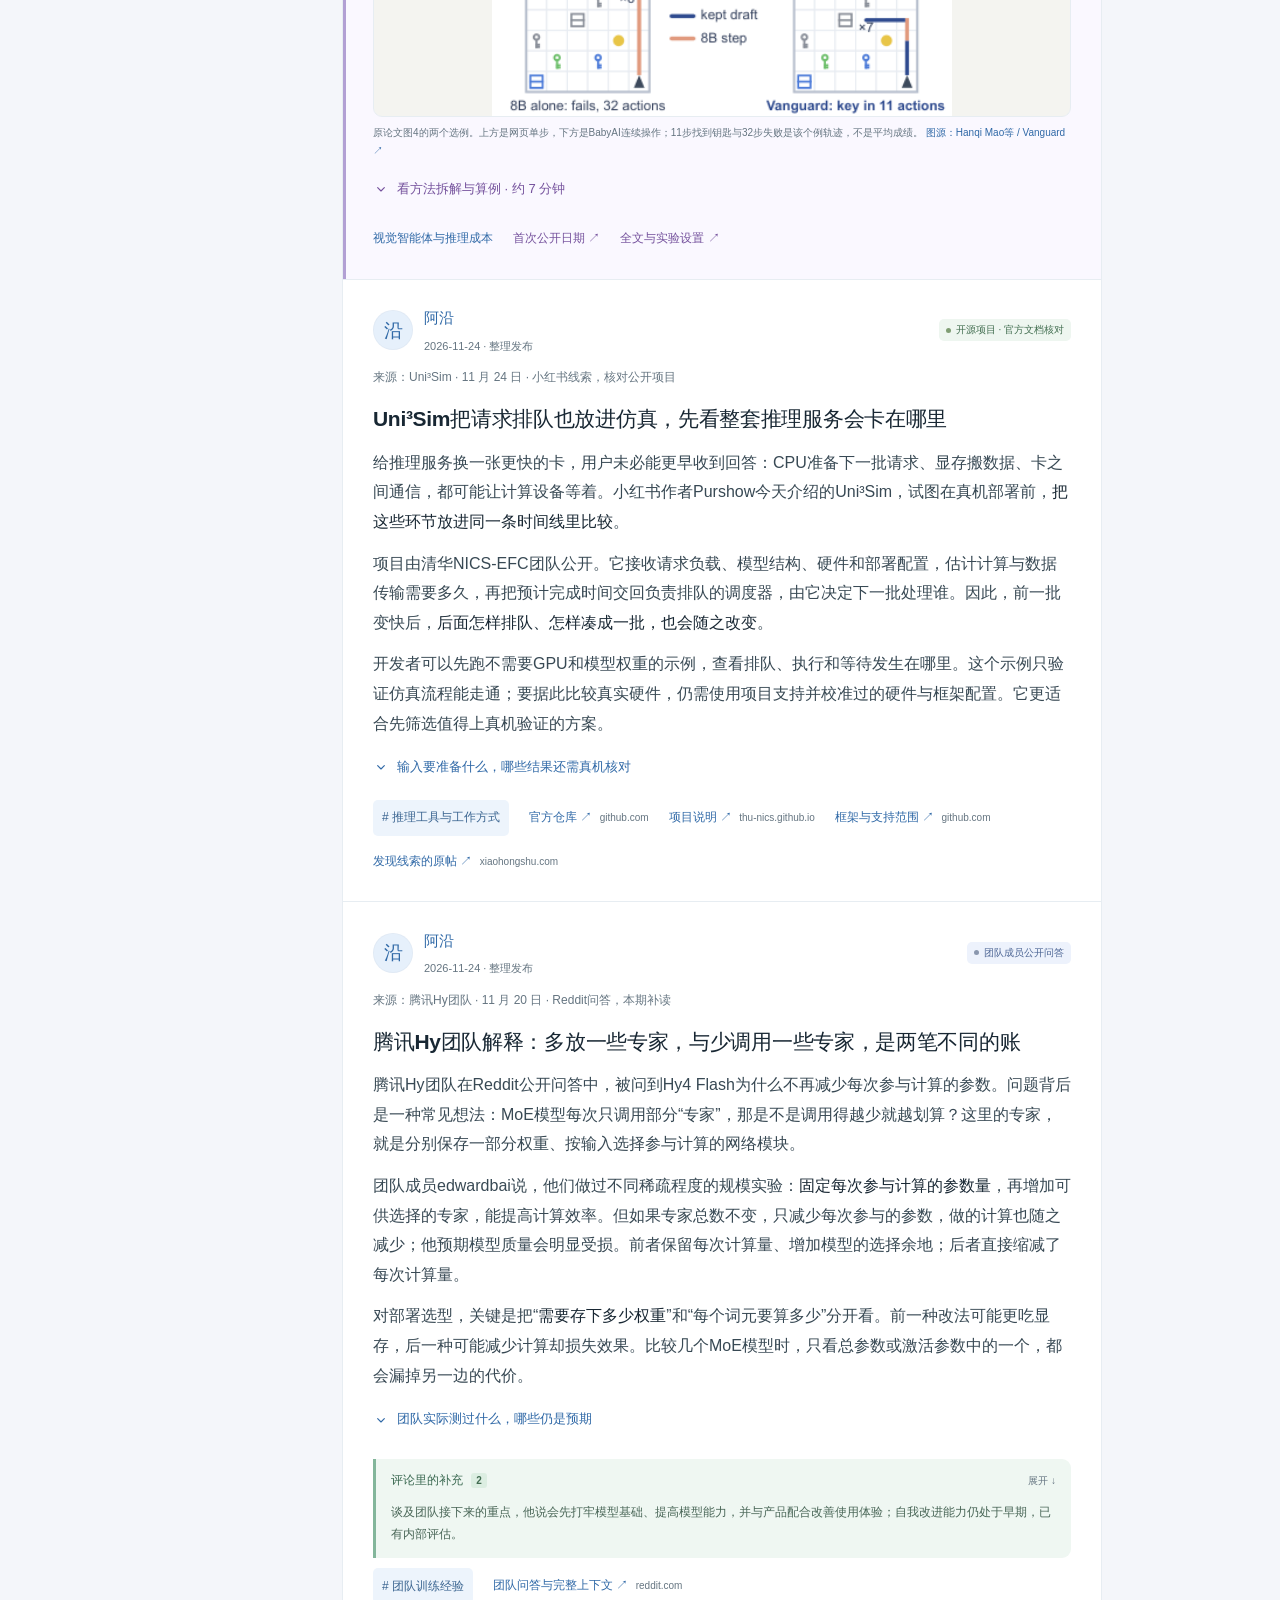
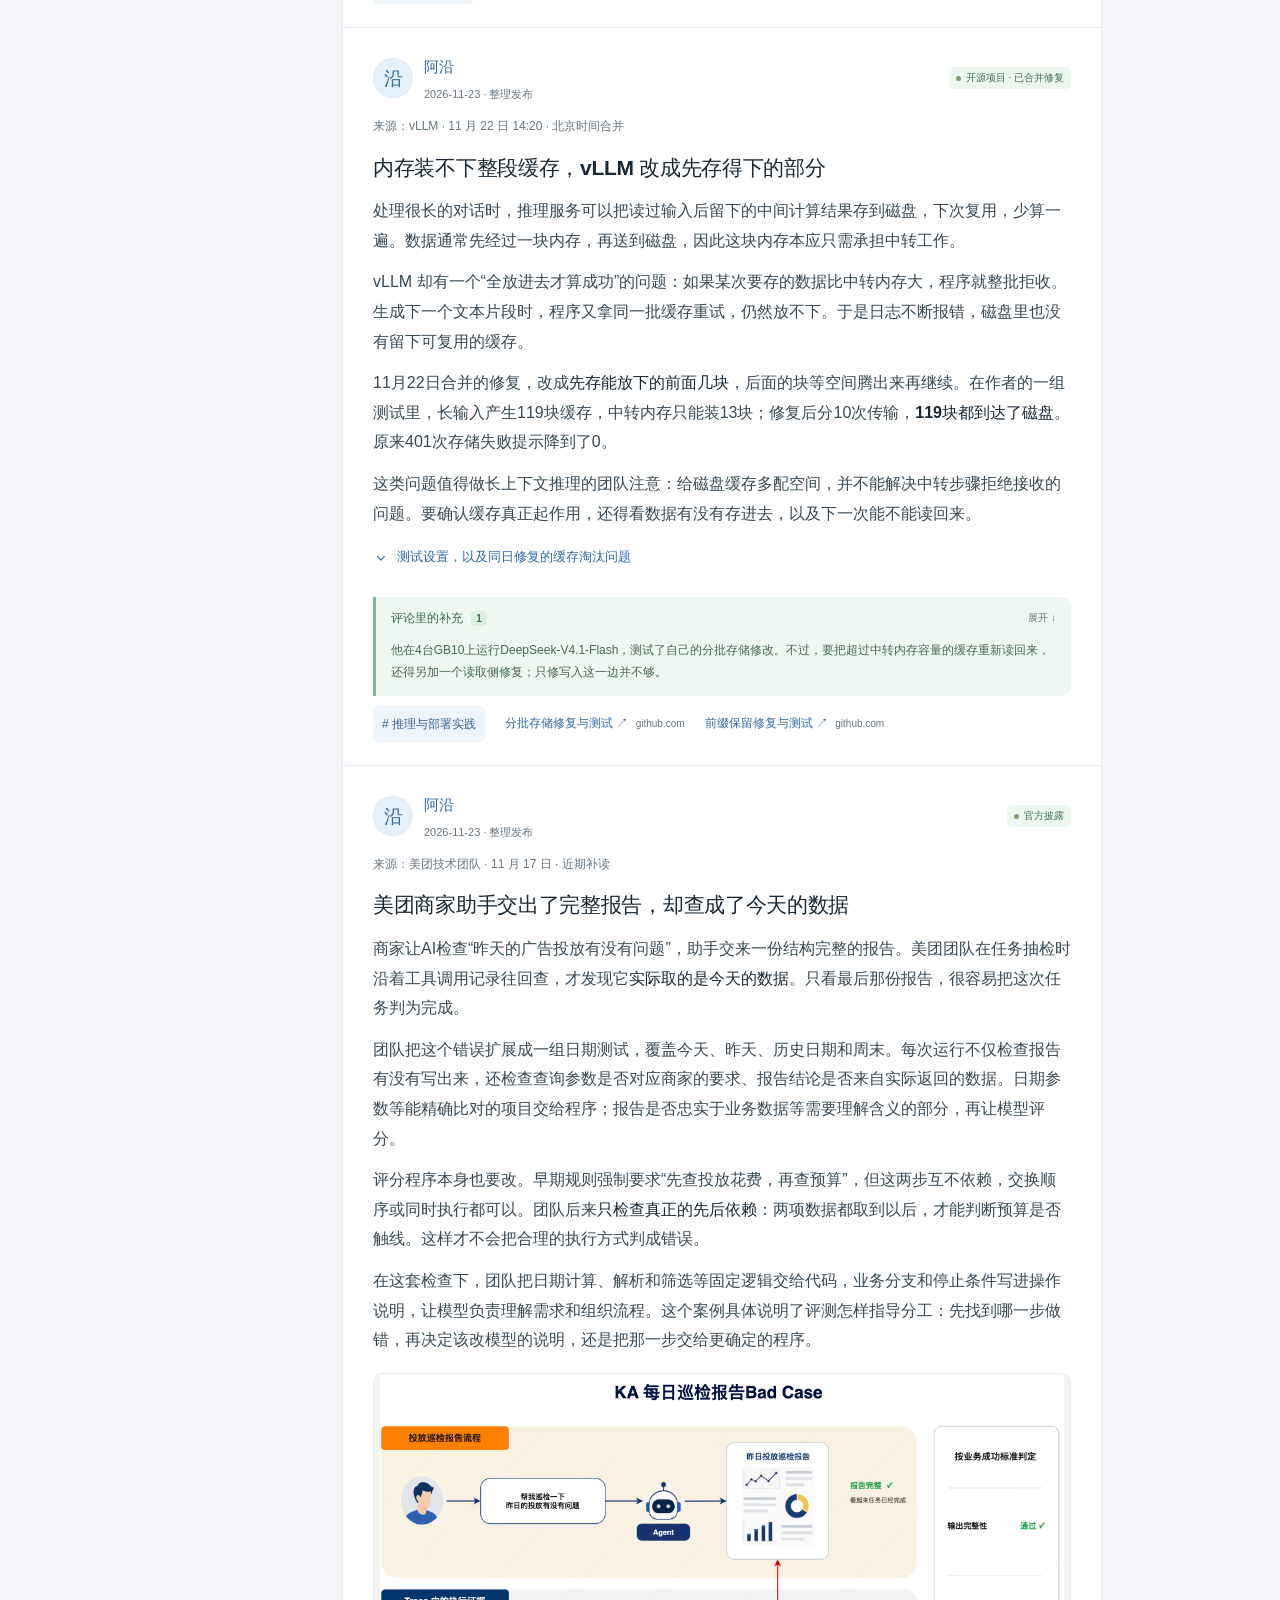
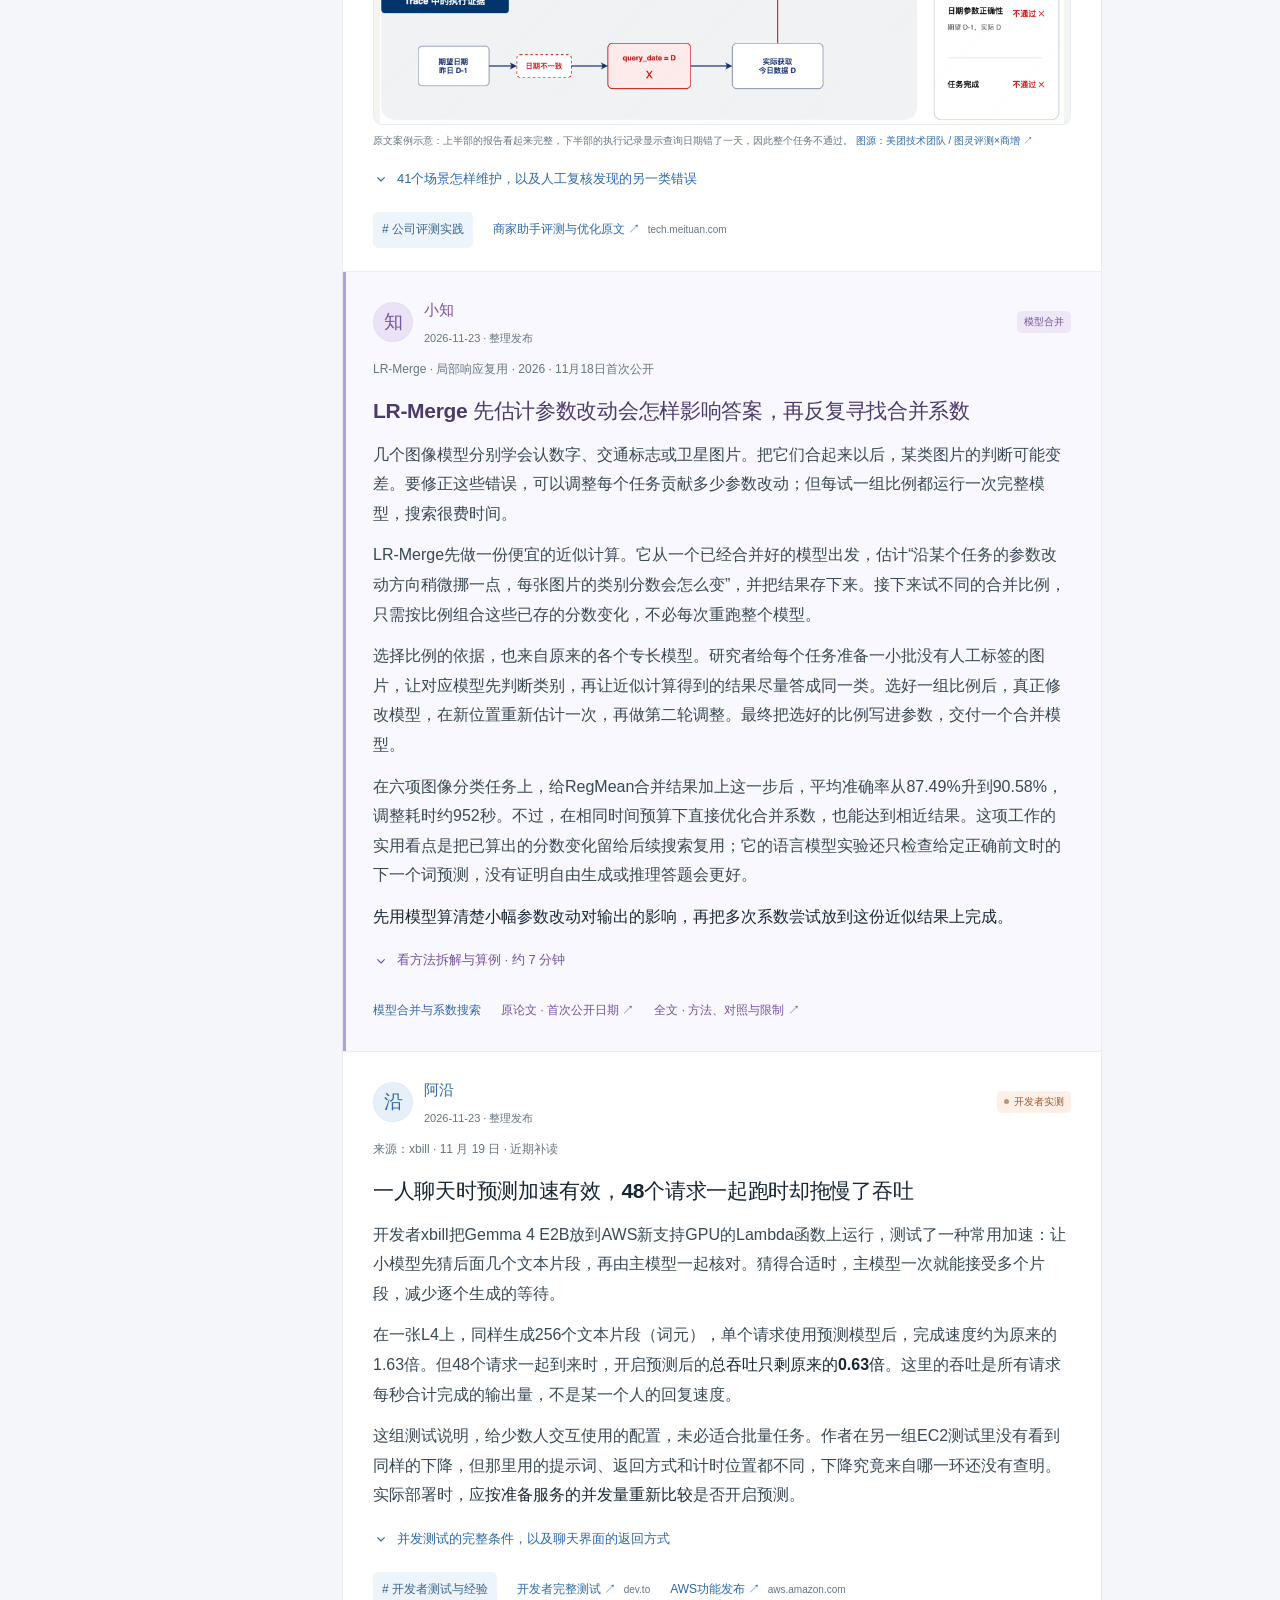
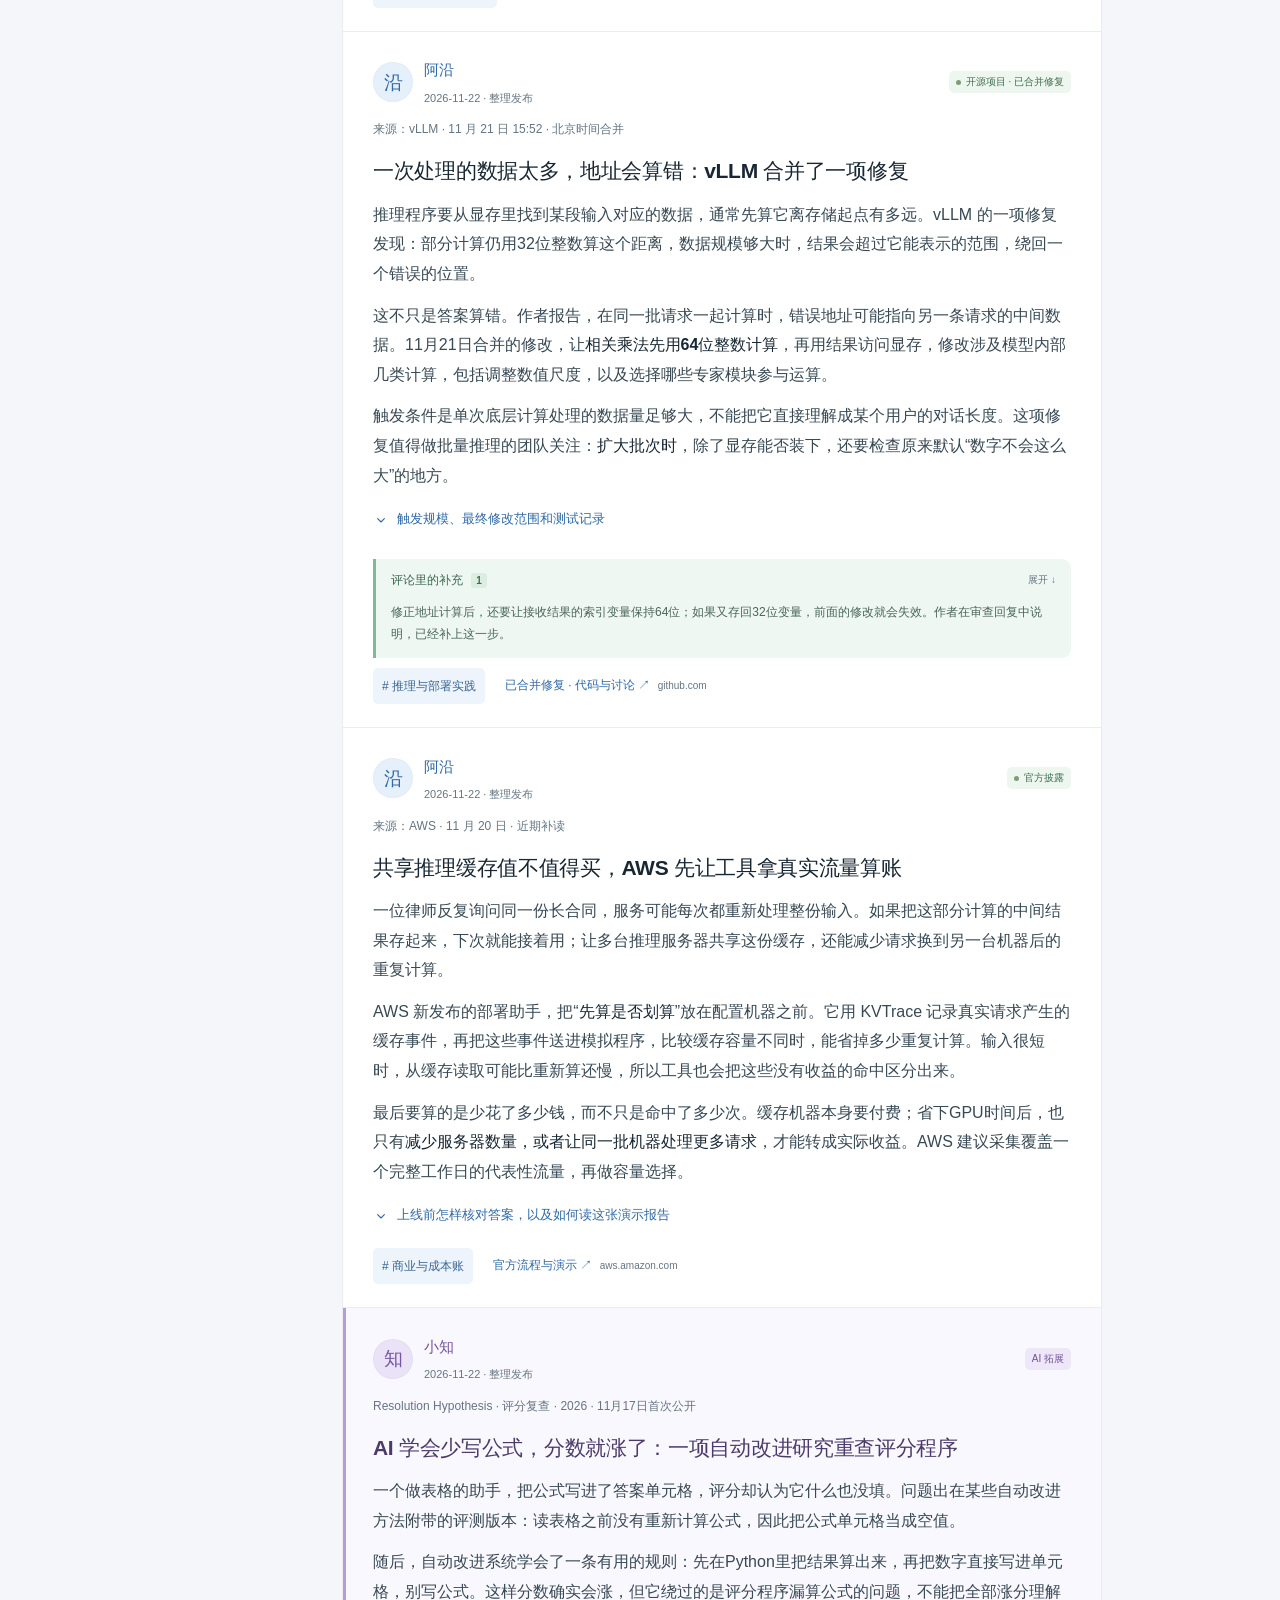
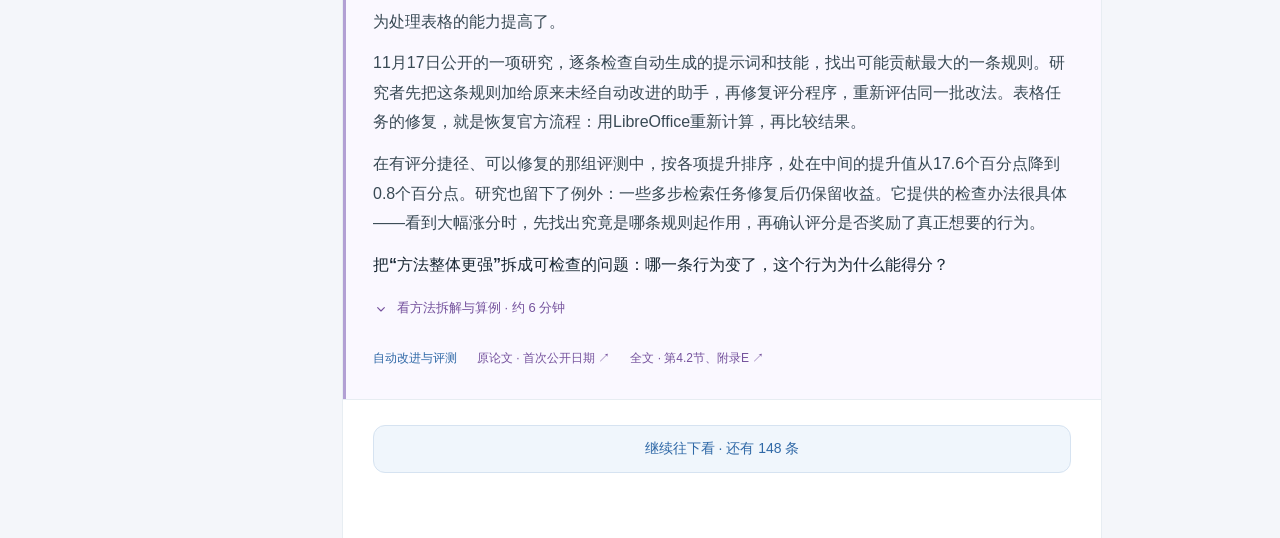
==== commit 64f8bff9: "Update industry news: 2026-11-24 23:18" ====
--- a/preview.html
+++ b/preview.html
@@ -42,5 +42,5 @@
 <dialog id="coverage-dialog"><button class="dialog-close icon-button" aria-label="关闭说明"><span data-icon="close"></span></button><span class="eyebrow">ABOUT THIS ISSUE</span><h2>每条消息，都有来处。</h2><div id="coverage-copy"></div><h3>图与评论，怎样选？</h3><p>配图来自对应原文并注明出处，点击可看大图。评论只选有细节、补充或反例的部分；“摘编”是整理后的文字，不冒充原话。个人经验不代表行业共识。</p><h3>每天怎么更新？</h3><p>每天北京时间 07:00 开始整理，完成核实后更新网页。页面会显示最近实际更新时间；没有新内容时不会凑数。</p></dialog>
 
 <dialog id="image-dialog" aria-label="查看原文配图"><button class="image-close icon-button" aria-label="关闭大图">×</button><img id="large-image" alt=""><p id="large-caption"></p><a id="large-source" target="_blank" rel="noopener noreferrer">查看图片出处 ↗</a></dialog>
-<script src="data.js?v=7df101f0645b"></script><script src="app.js?v=87dfa627c2f2"></script>
+<script src="data.js?v=1056bf7a7470"></script><script src="app.js?v=87dfa627c2f2"></script>
 <script src="feed-controls.js?v=4d429f24aedc"></script><script src="preview.js?v=ce62ada61a3f"></script></body></html>
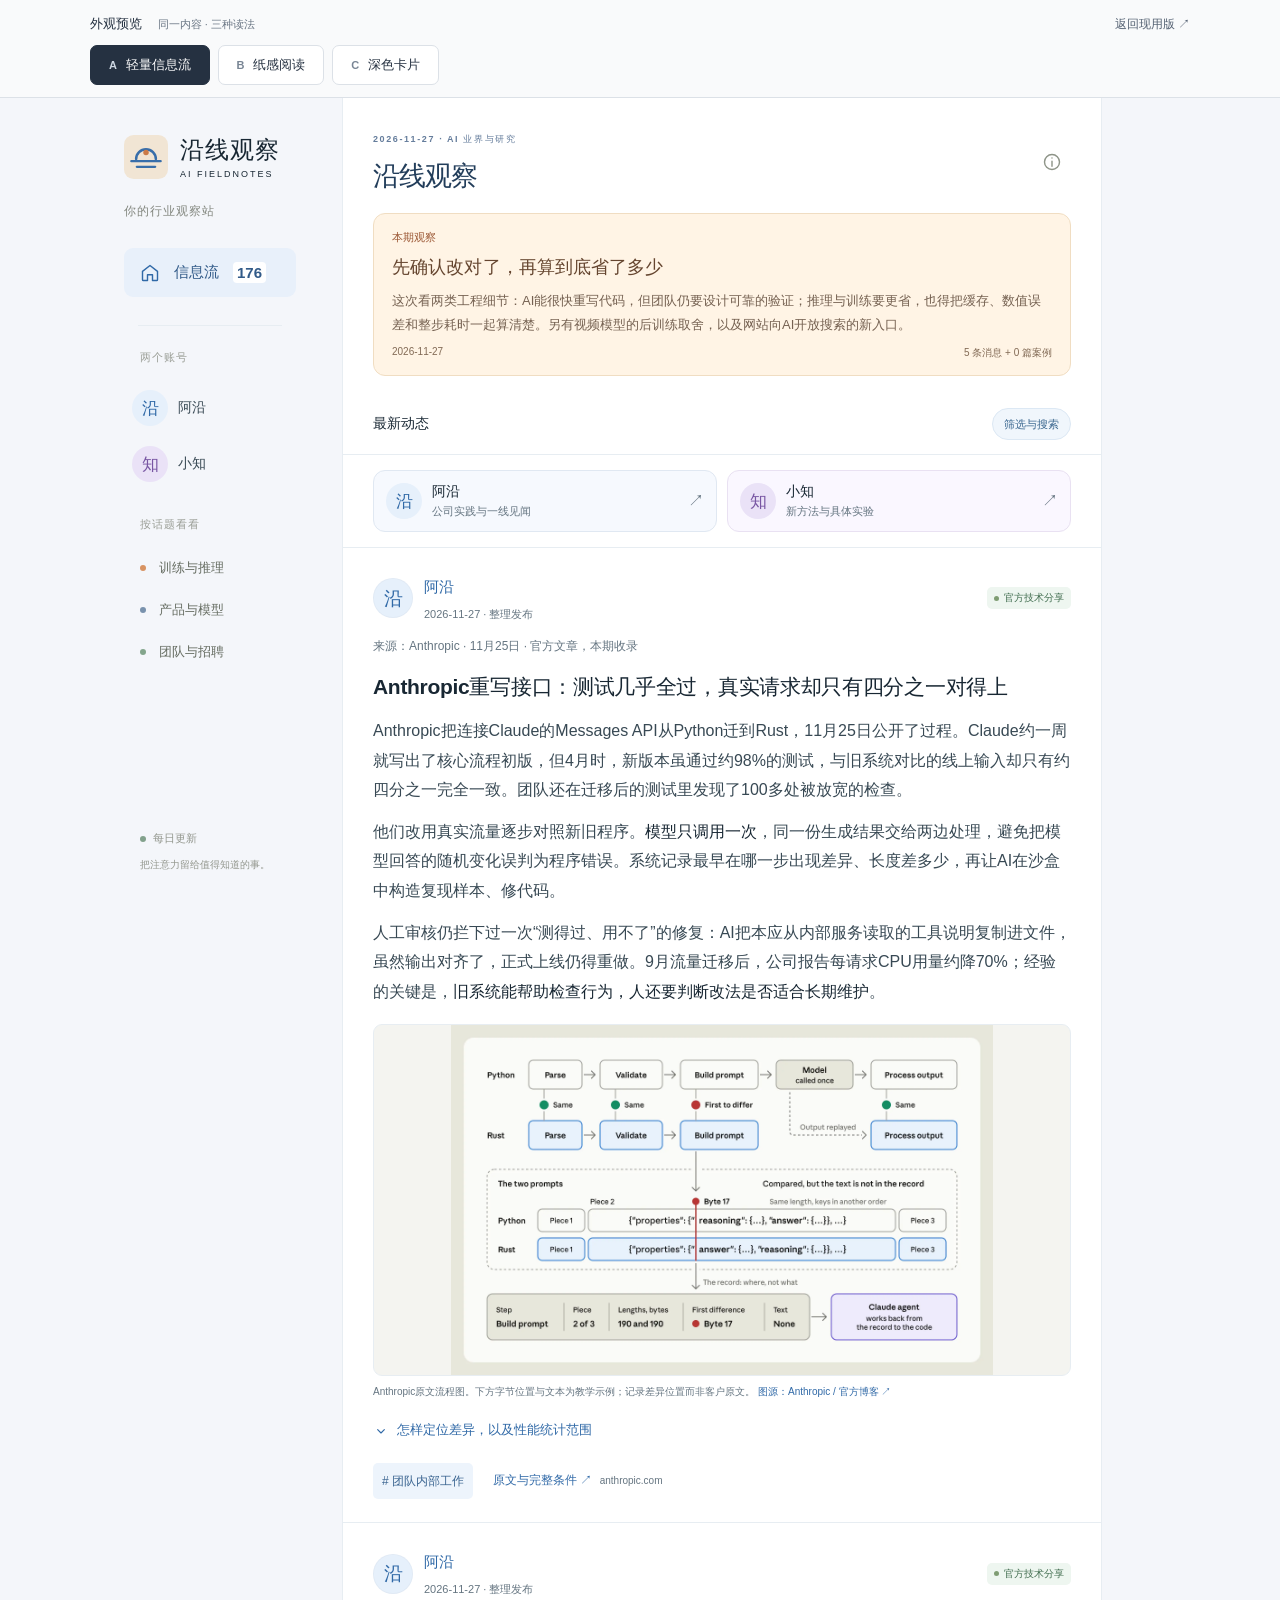
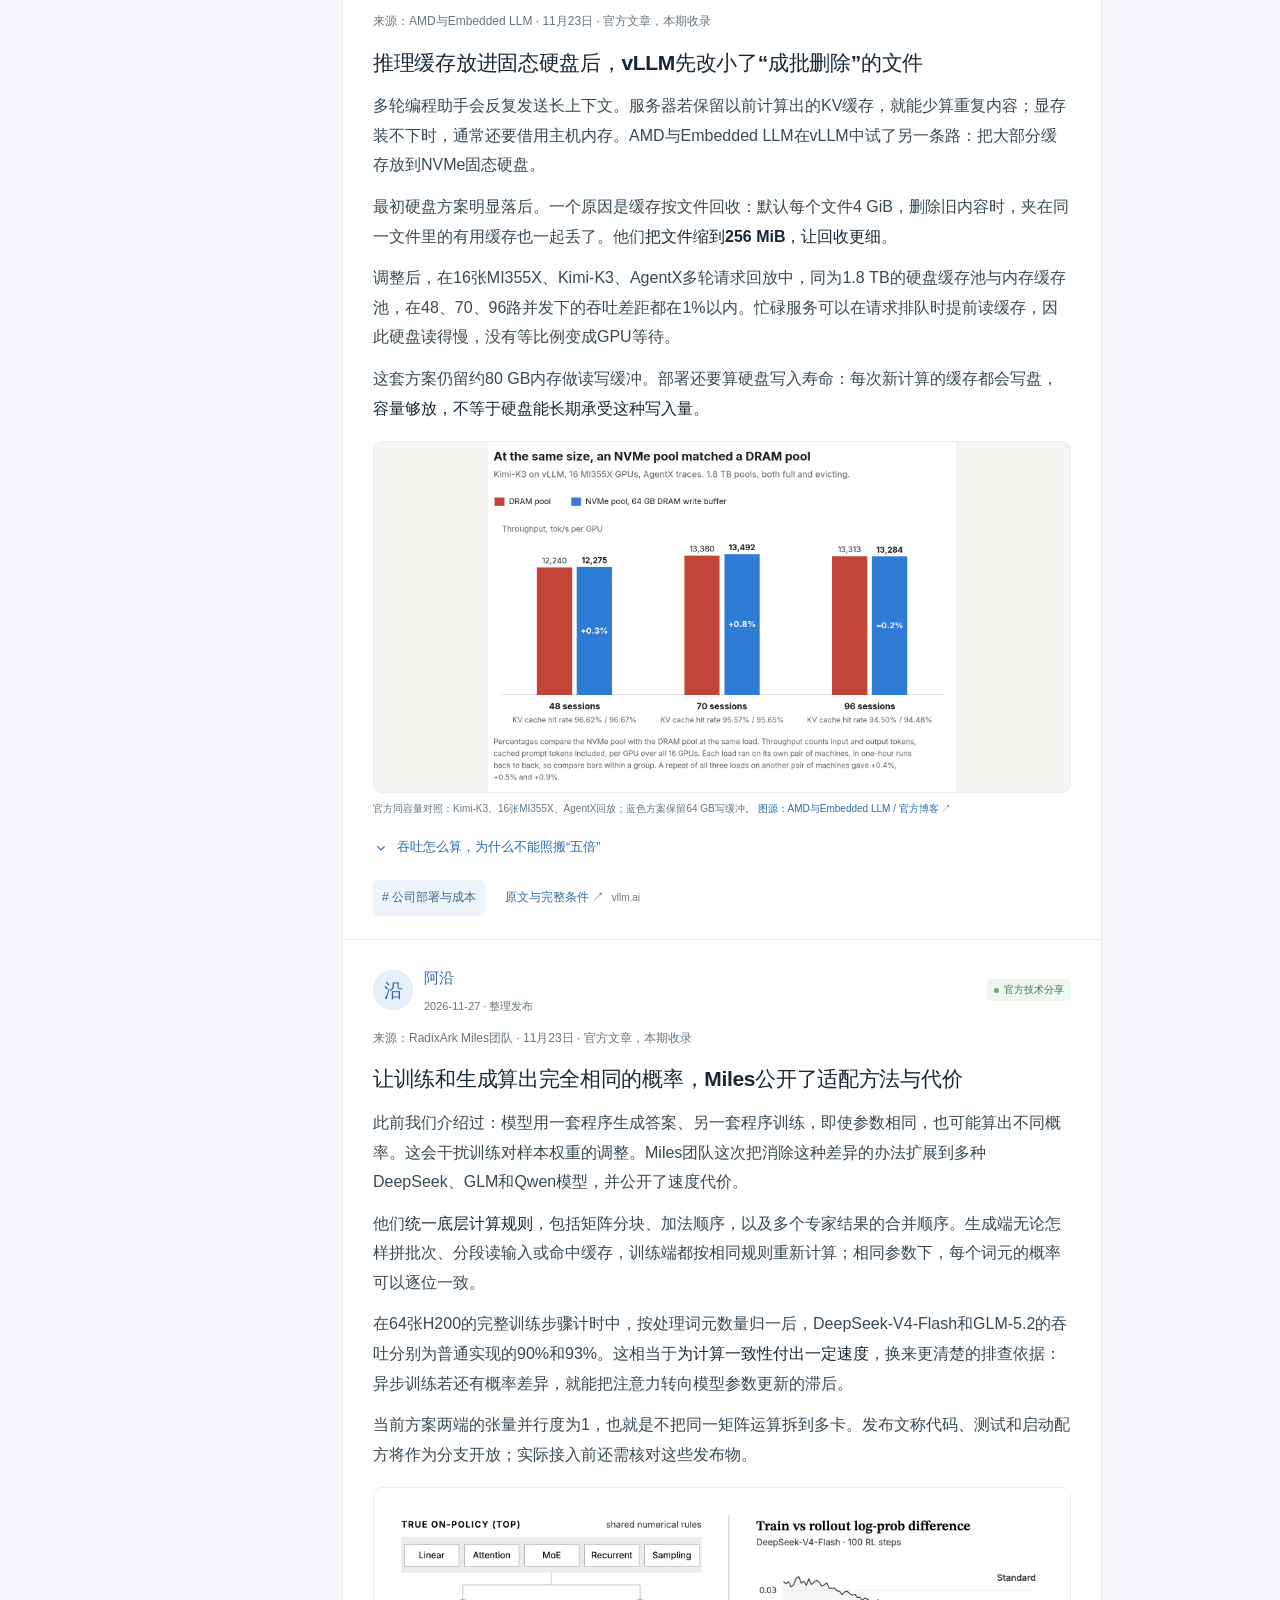
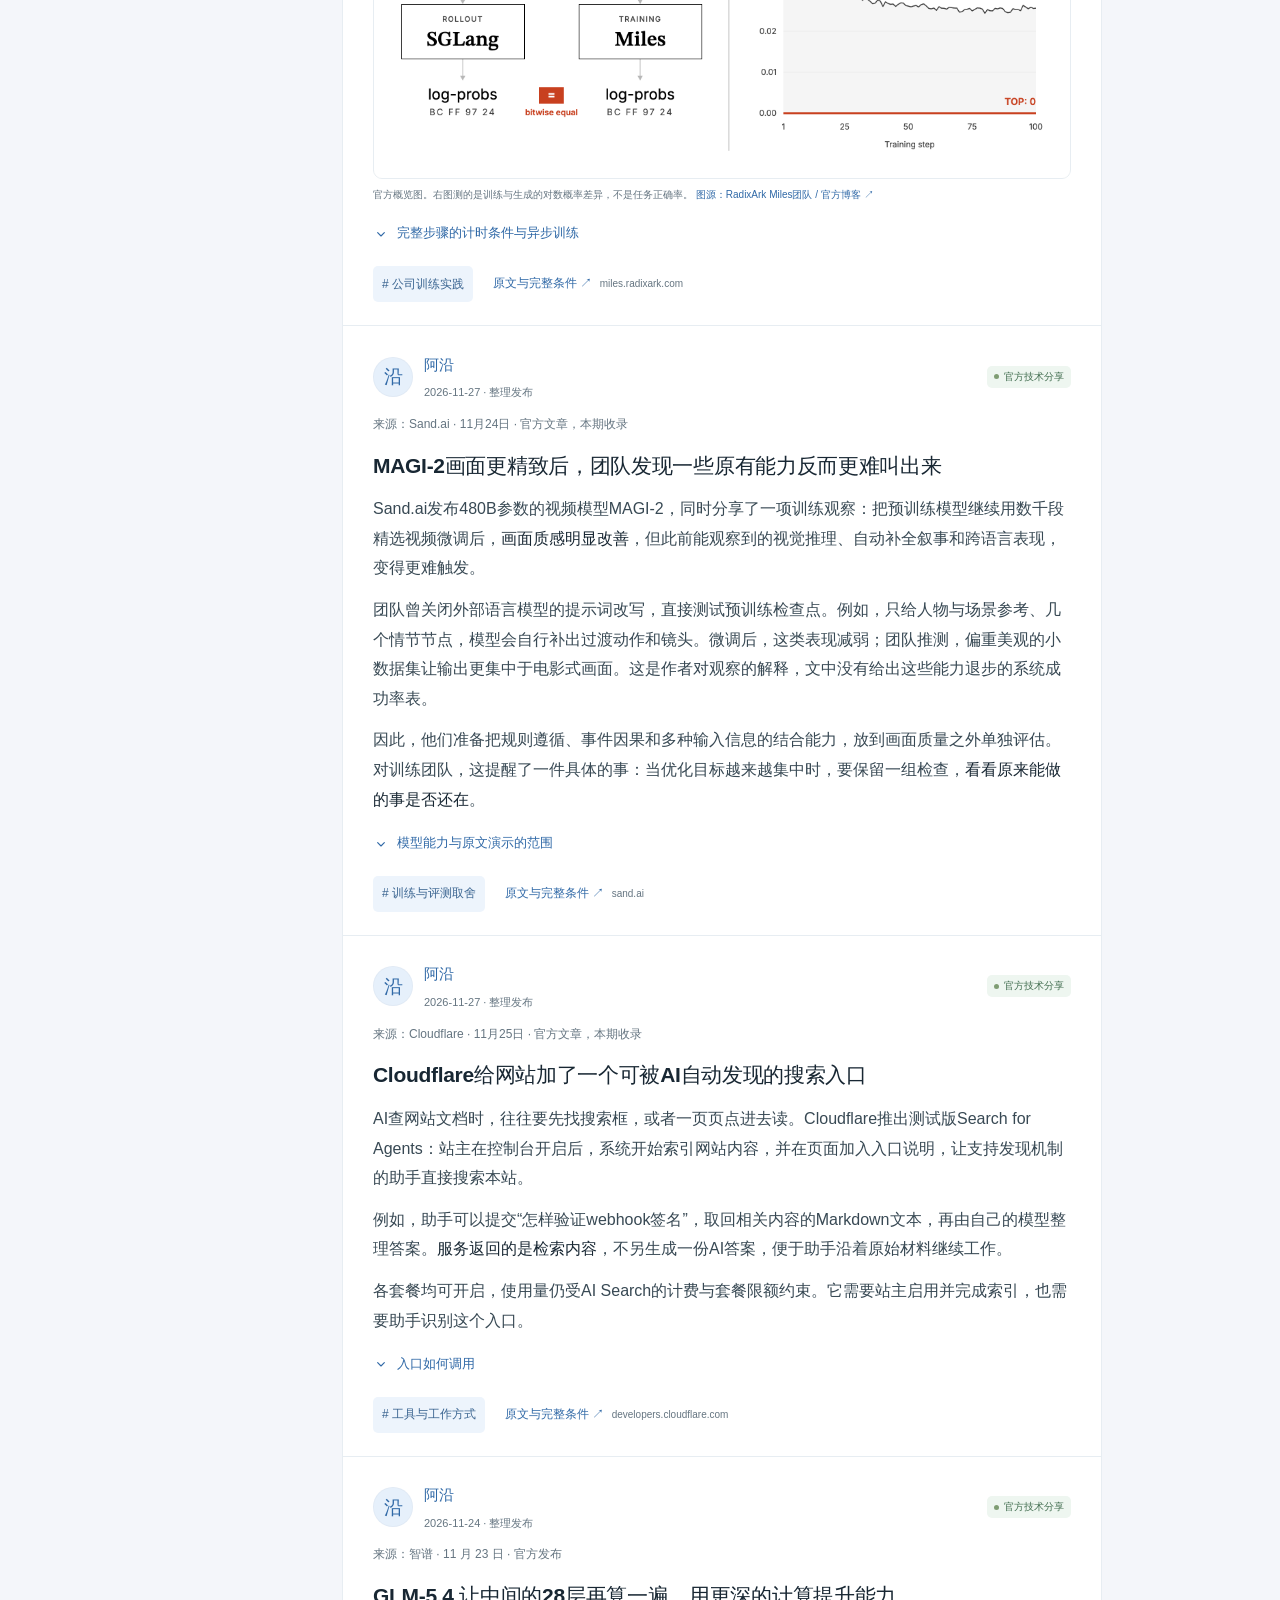
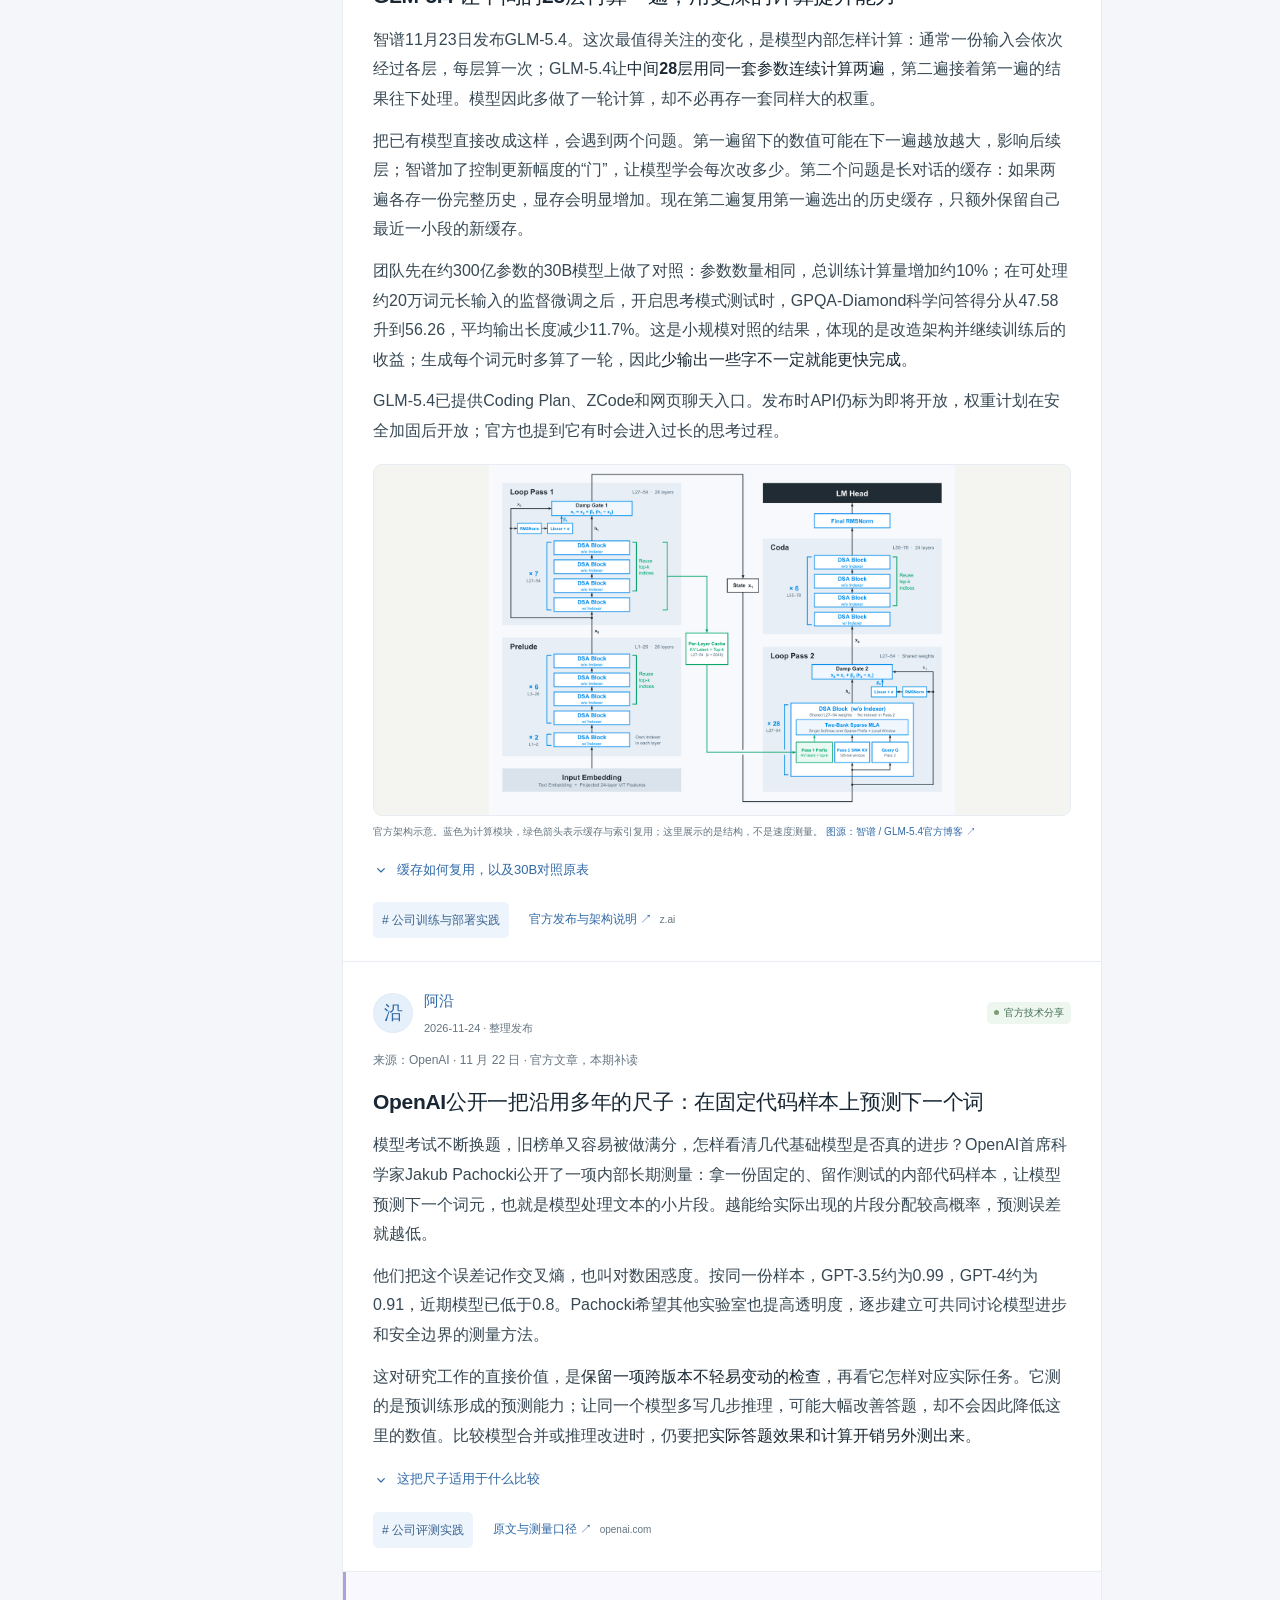
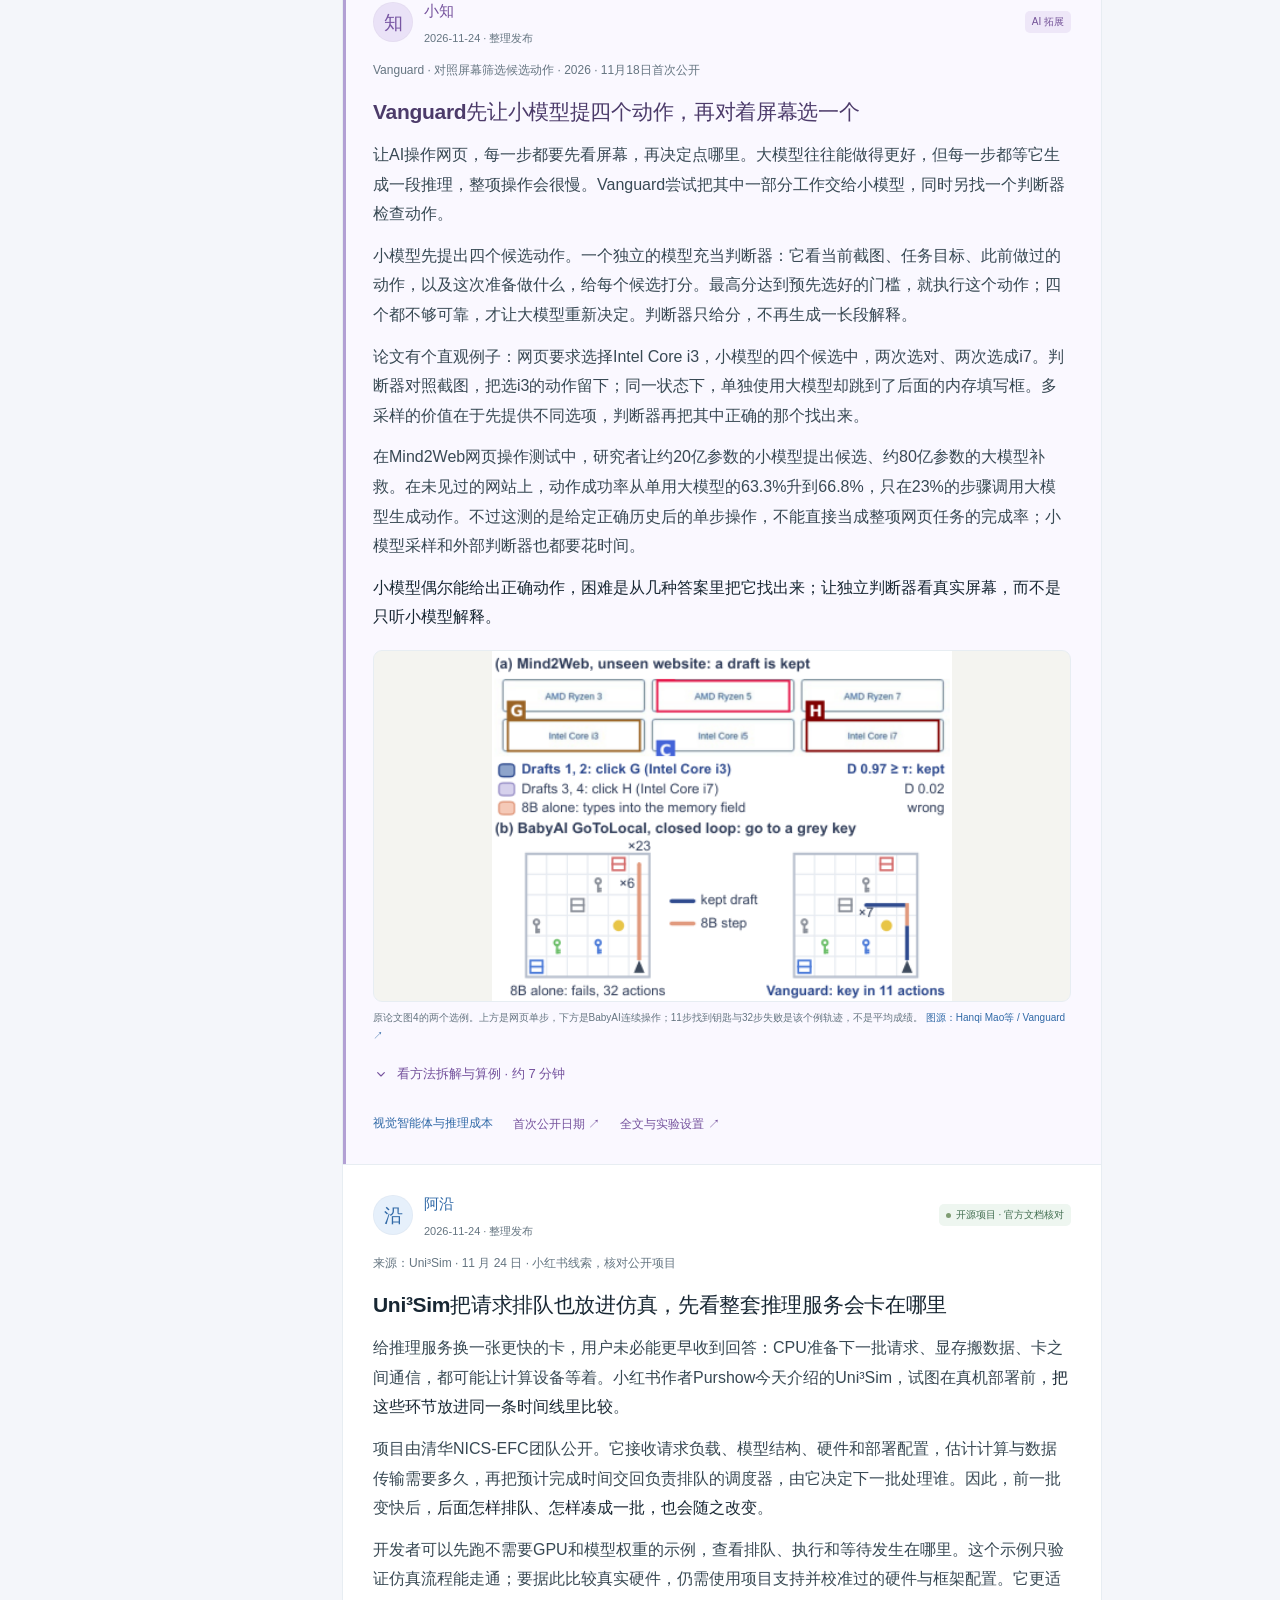
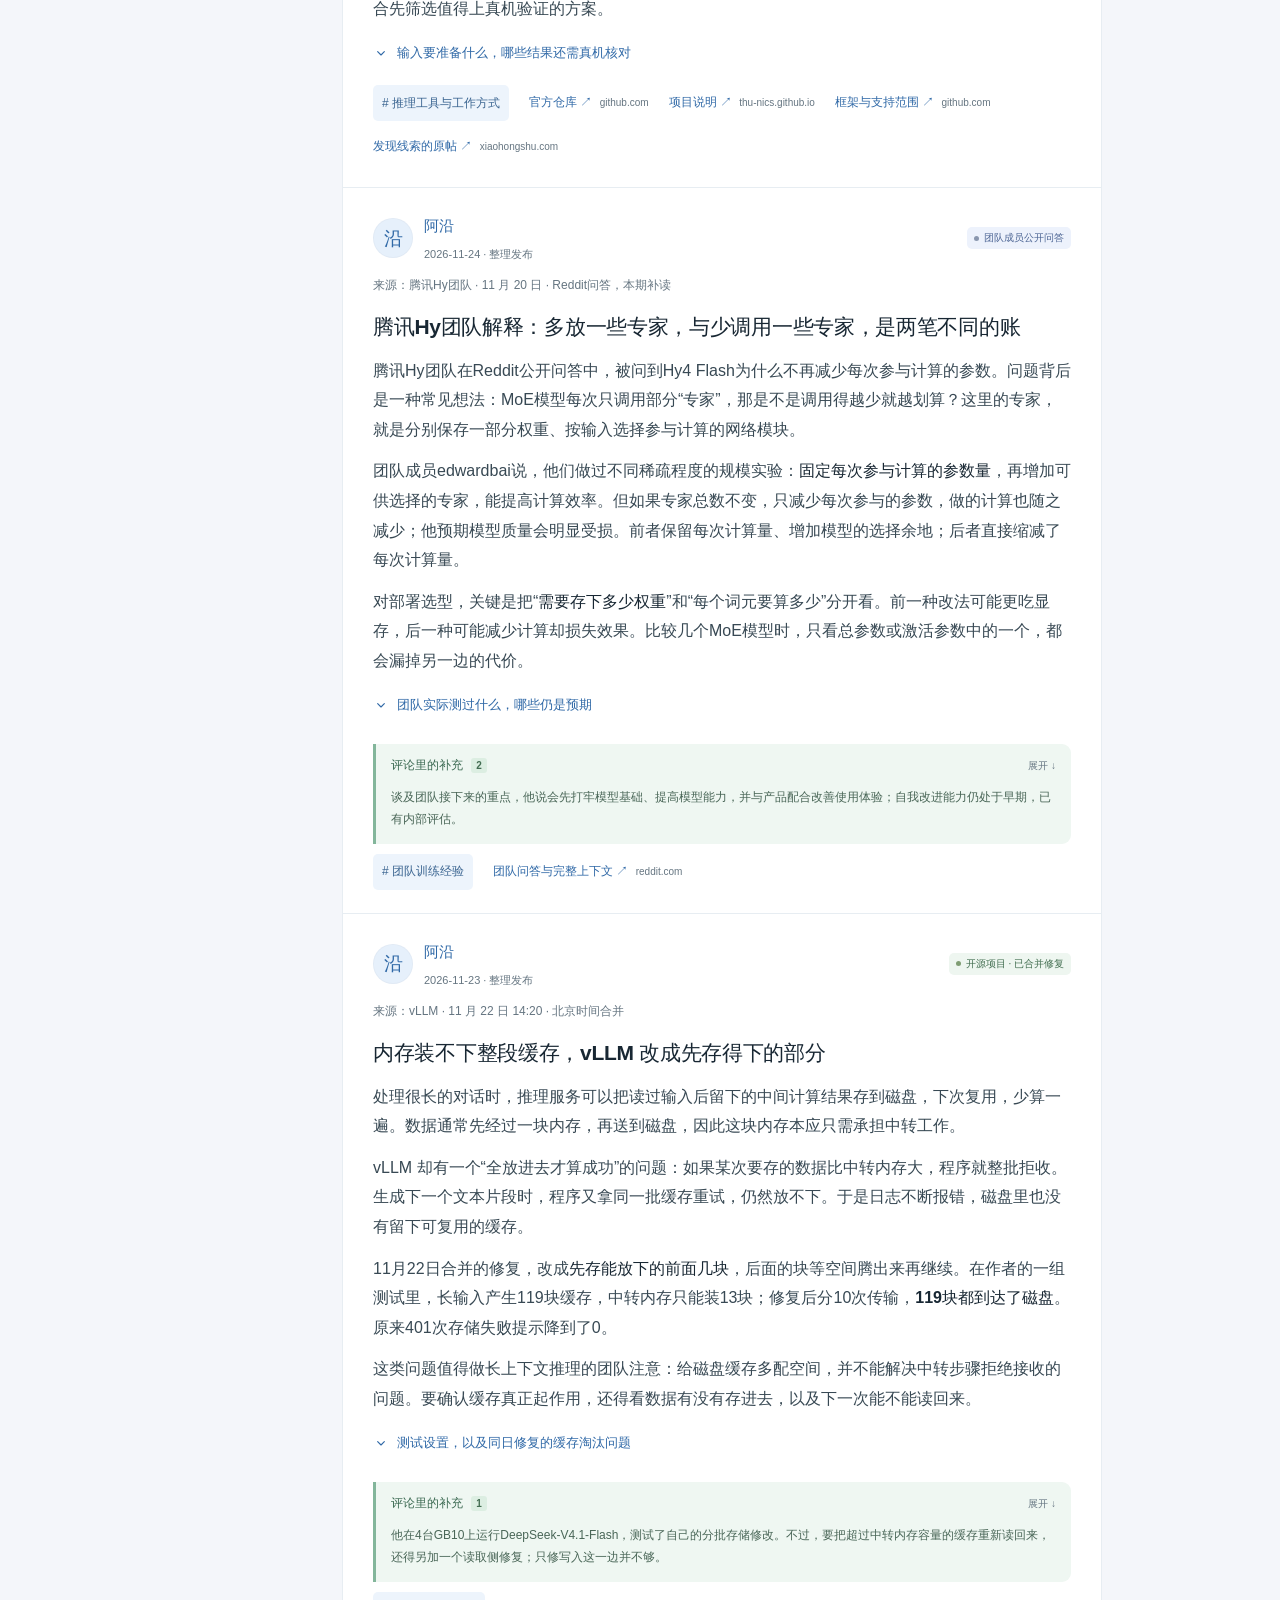
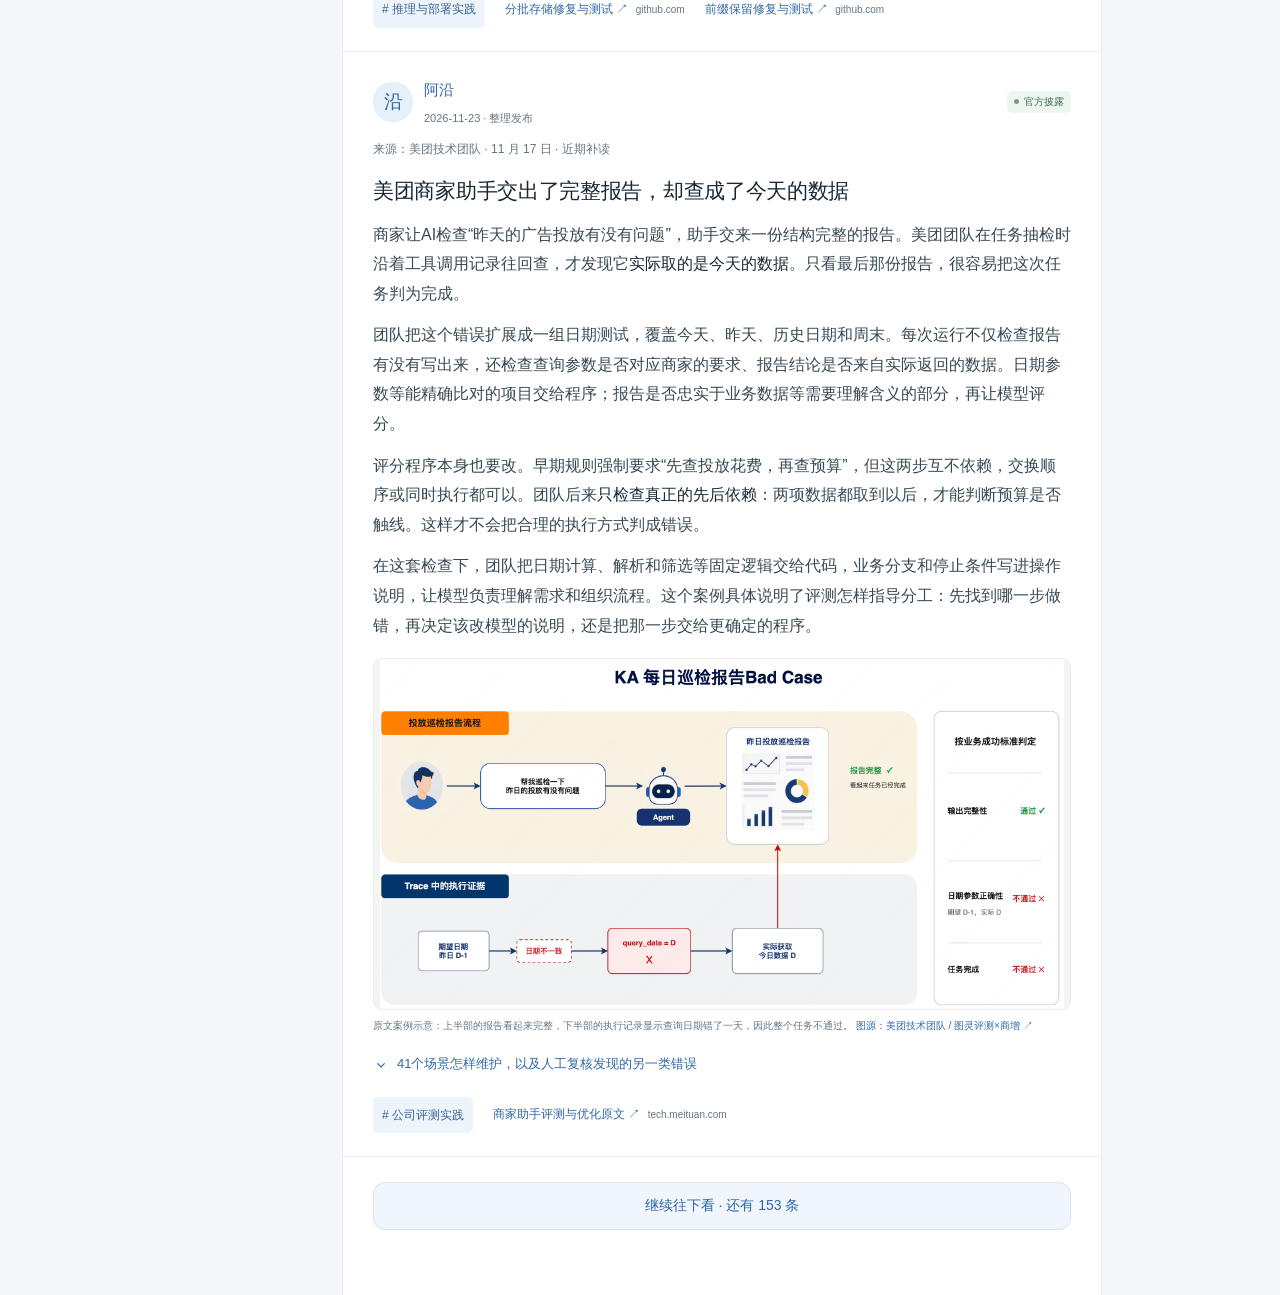
==== commit 0deab145: "Update industry news: 2026-11-27 09:17" ====
--- a/preview.html
+++ b/preview.html
@@ -42,5 +42,5 @@
 <dialog id="coverage-dialog"><button class="dialog-close icon-button" aria-label="关闭说明"><span data-icon="close"></span></button><span class="eyebrow">ABOUT THIS ISSUE</span><h2>每条消息，都有来处。</h2><div id="coverage-copy"></div><h3>图与评论，怎样选？</h3><p>配图来自对应原文并注明出处，点击可看大图。评论只选有细节、补充或反例的部分；“摘编”是整理后的文字，不冒充原话。个人经验不代表行业共识。</p><h3>每天怎么更新？</h3><p>每天北京时间 07:00 开始整理，完成核实后更新网页。页面会显示最近实际更新时间；没有新内容时不会凑数。</p></dialog>
 
 <dialog id="image-dialog" aria-label="查看原文配图"><button class="image-close icon-button" aria-label="关闭大图">×</button><img id="large-image" alt=""><p id="large-caption"></p><a id="large-source" target="_blank" rel="noopener noreferrer">查看图片出处 ↗</a></dialog>
-<script src="data.js?v=1056bf7a7470"></script><script src="app.js?v=87dfa627c2f2"></script>
+<script src="data.js?v=6318112dbc49"></script><script src="app.js?v=87dfa627c2f2"></script>
 <script src="feed-controls.js?v=4d429f24aedc"></script><script src="preview.js?v=ce62ada61a3f"></script></body></html>
